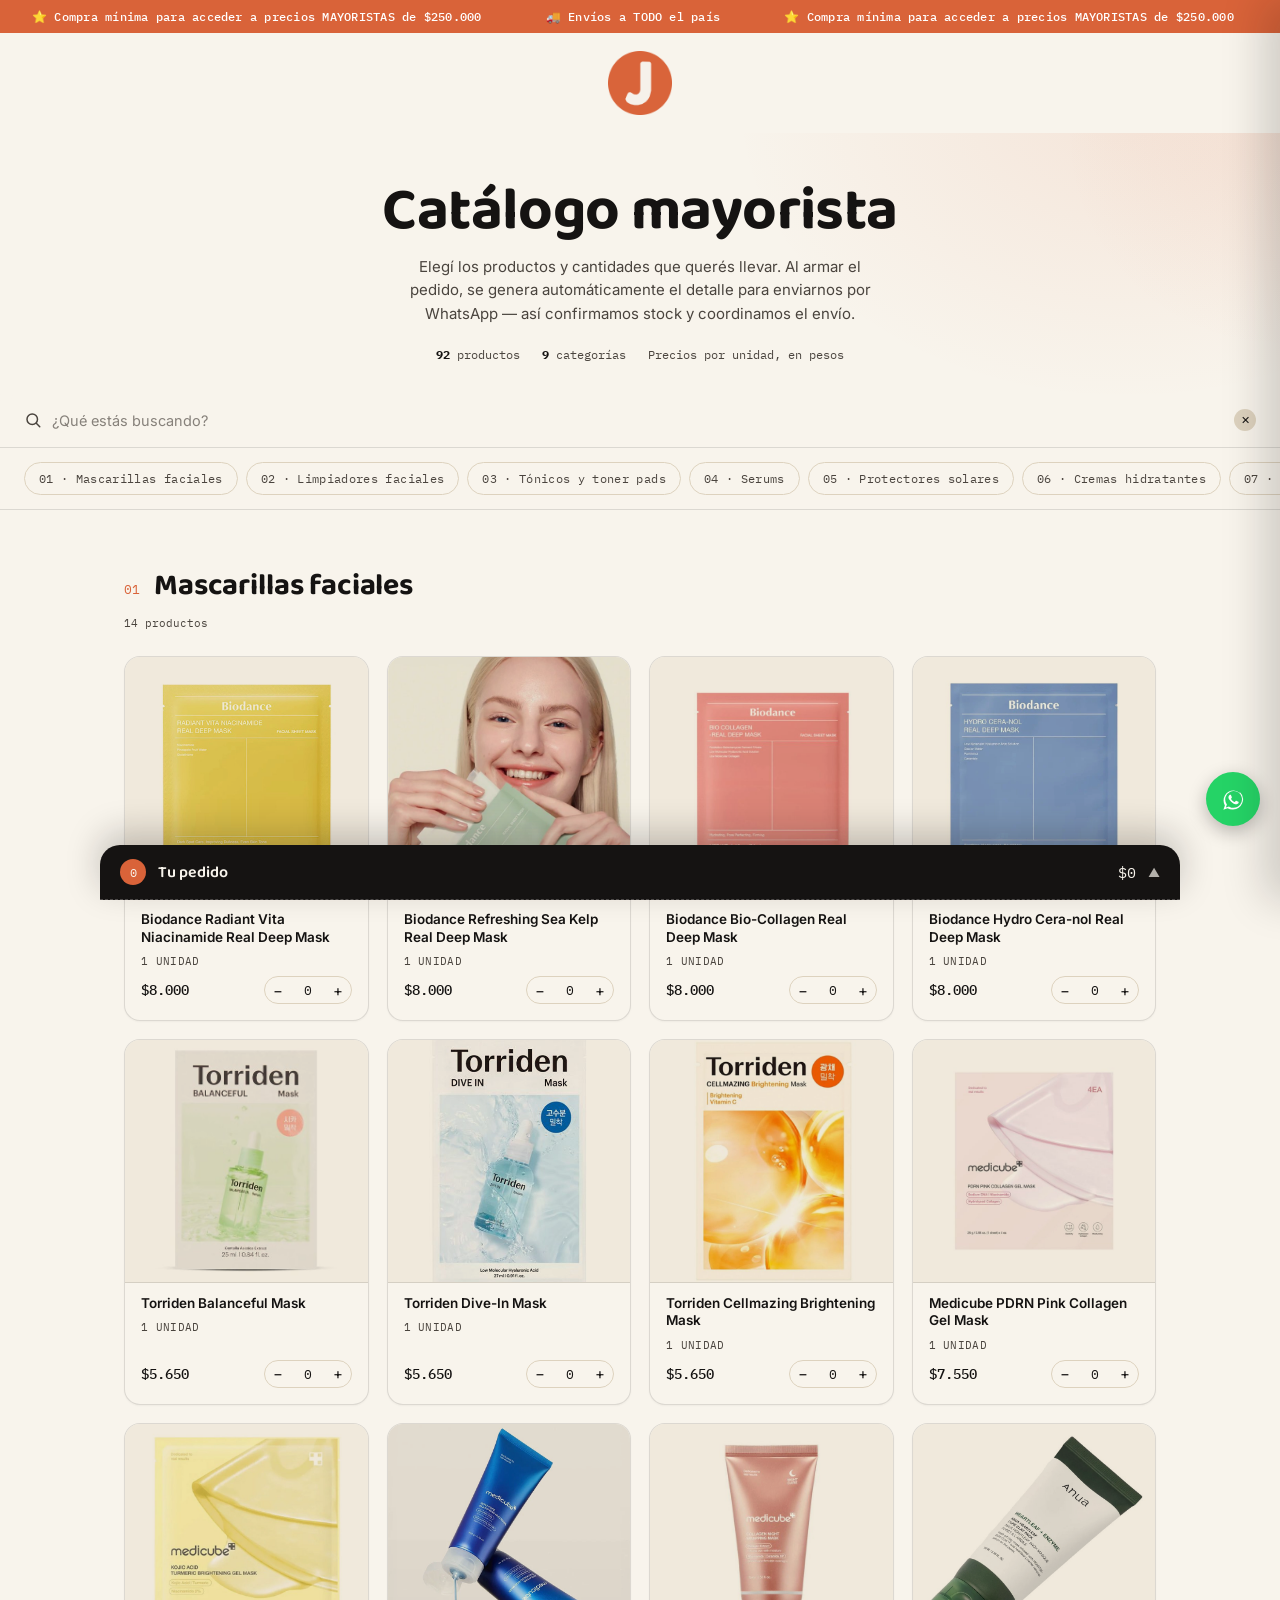
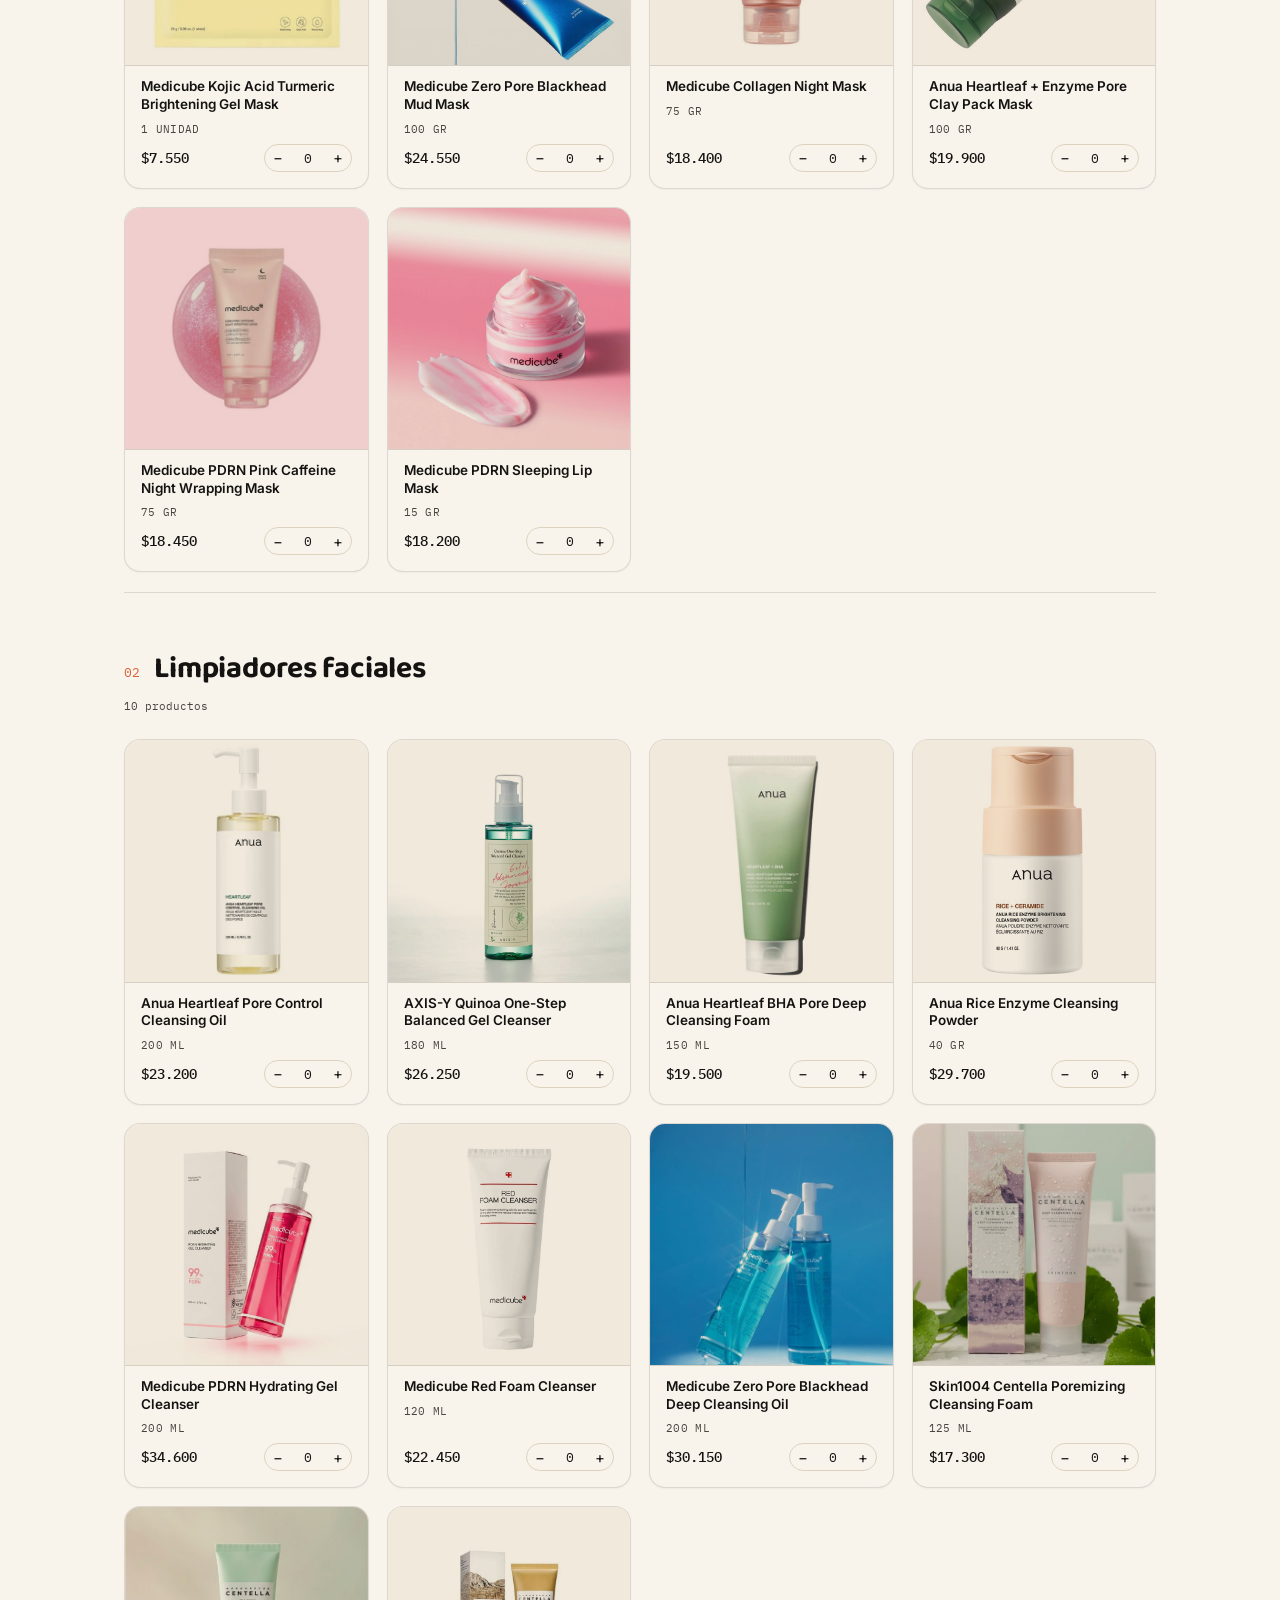
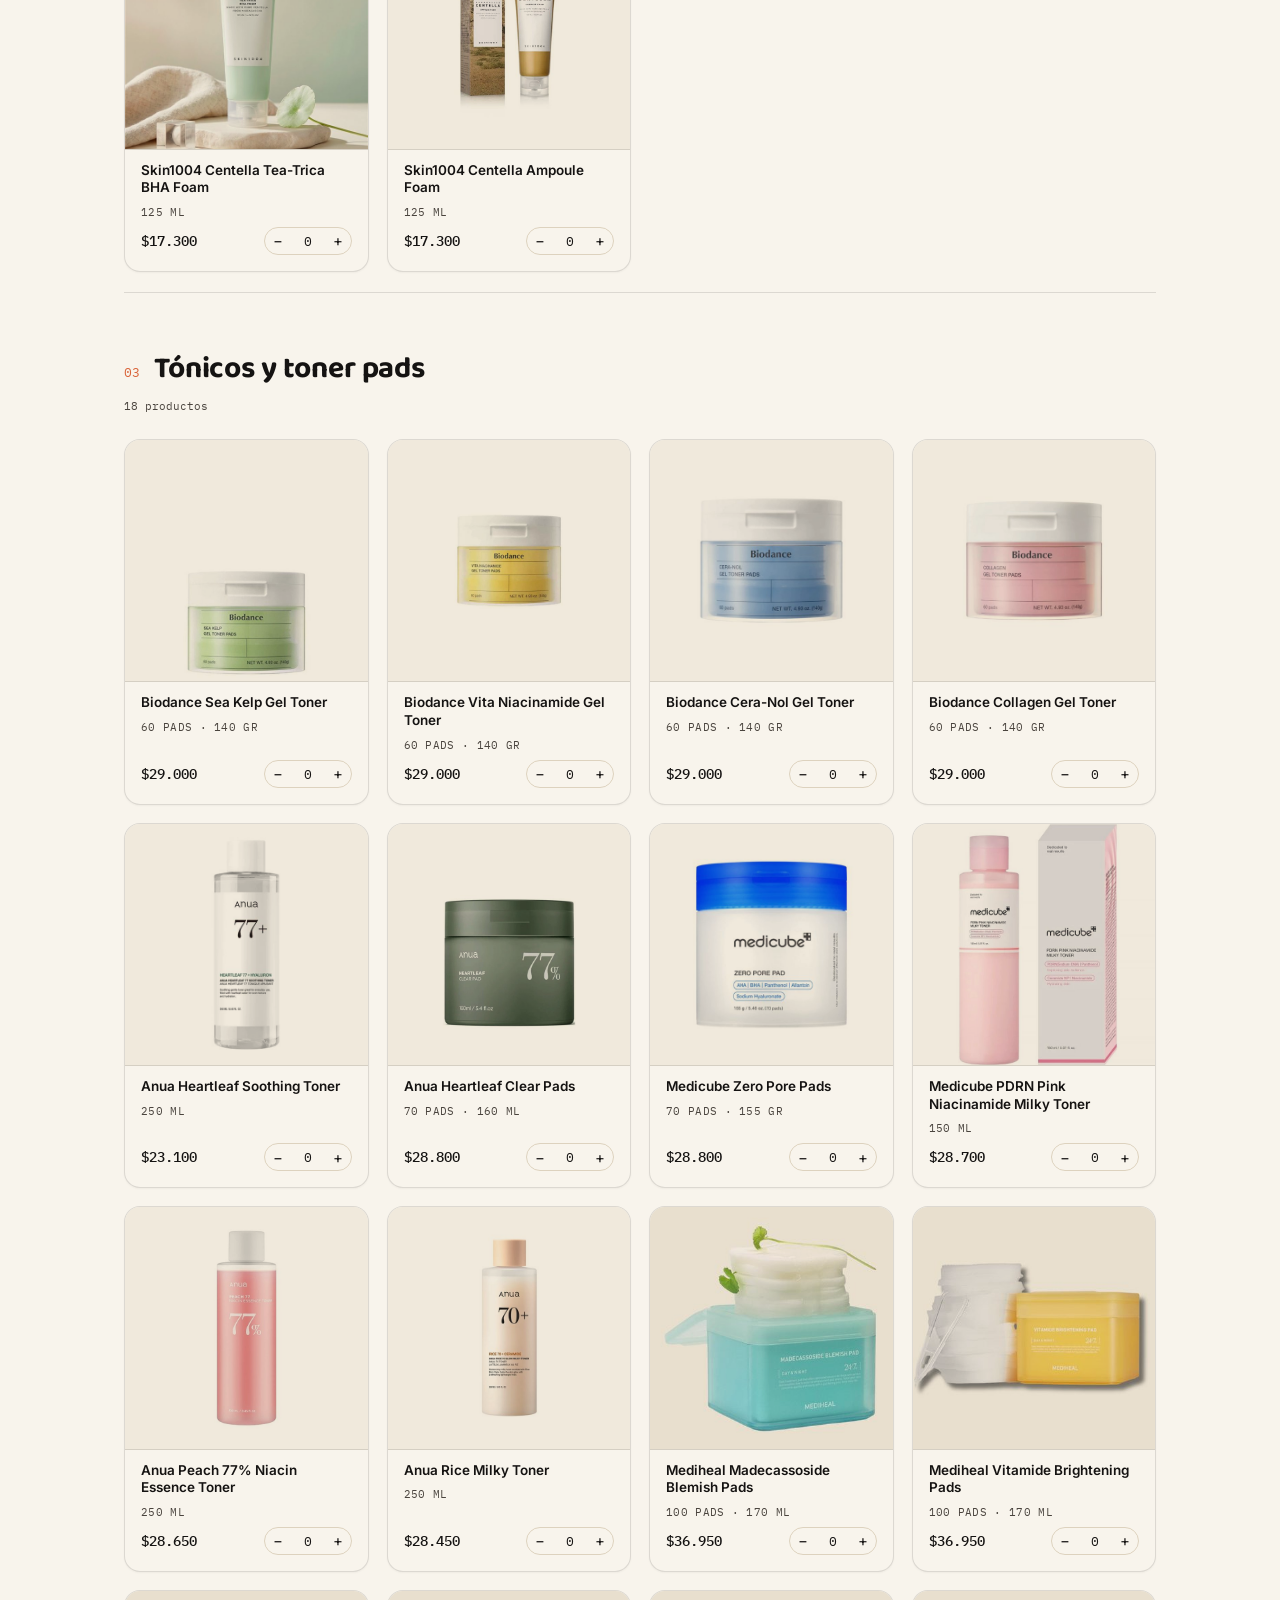
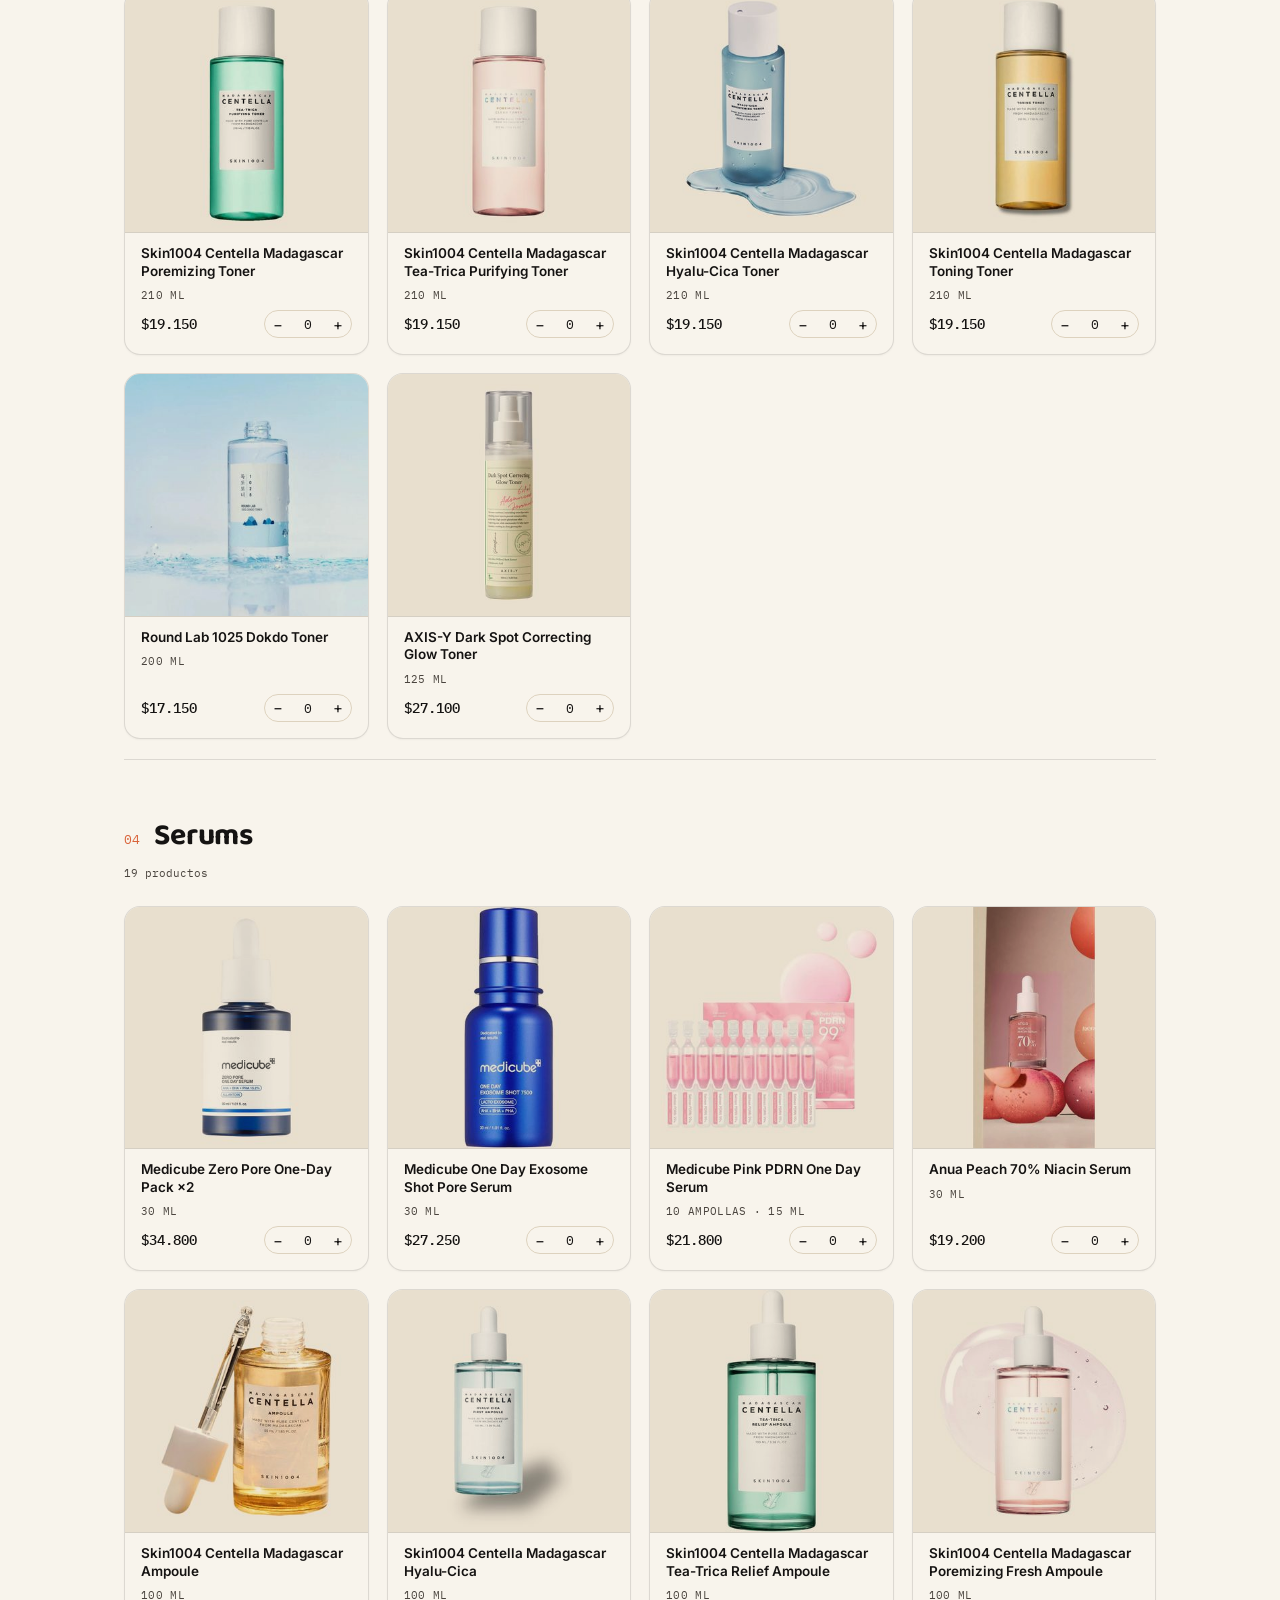
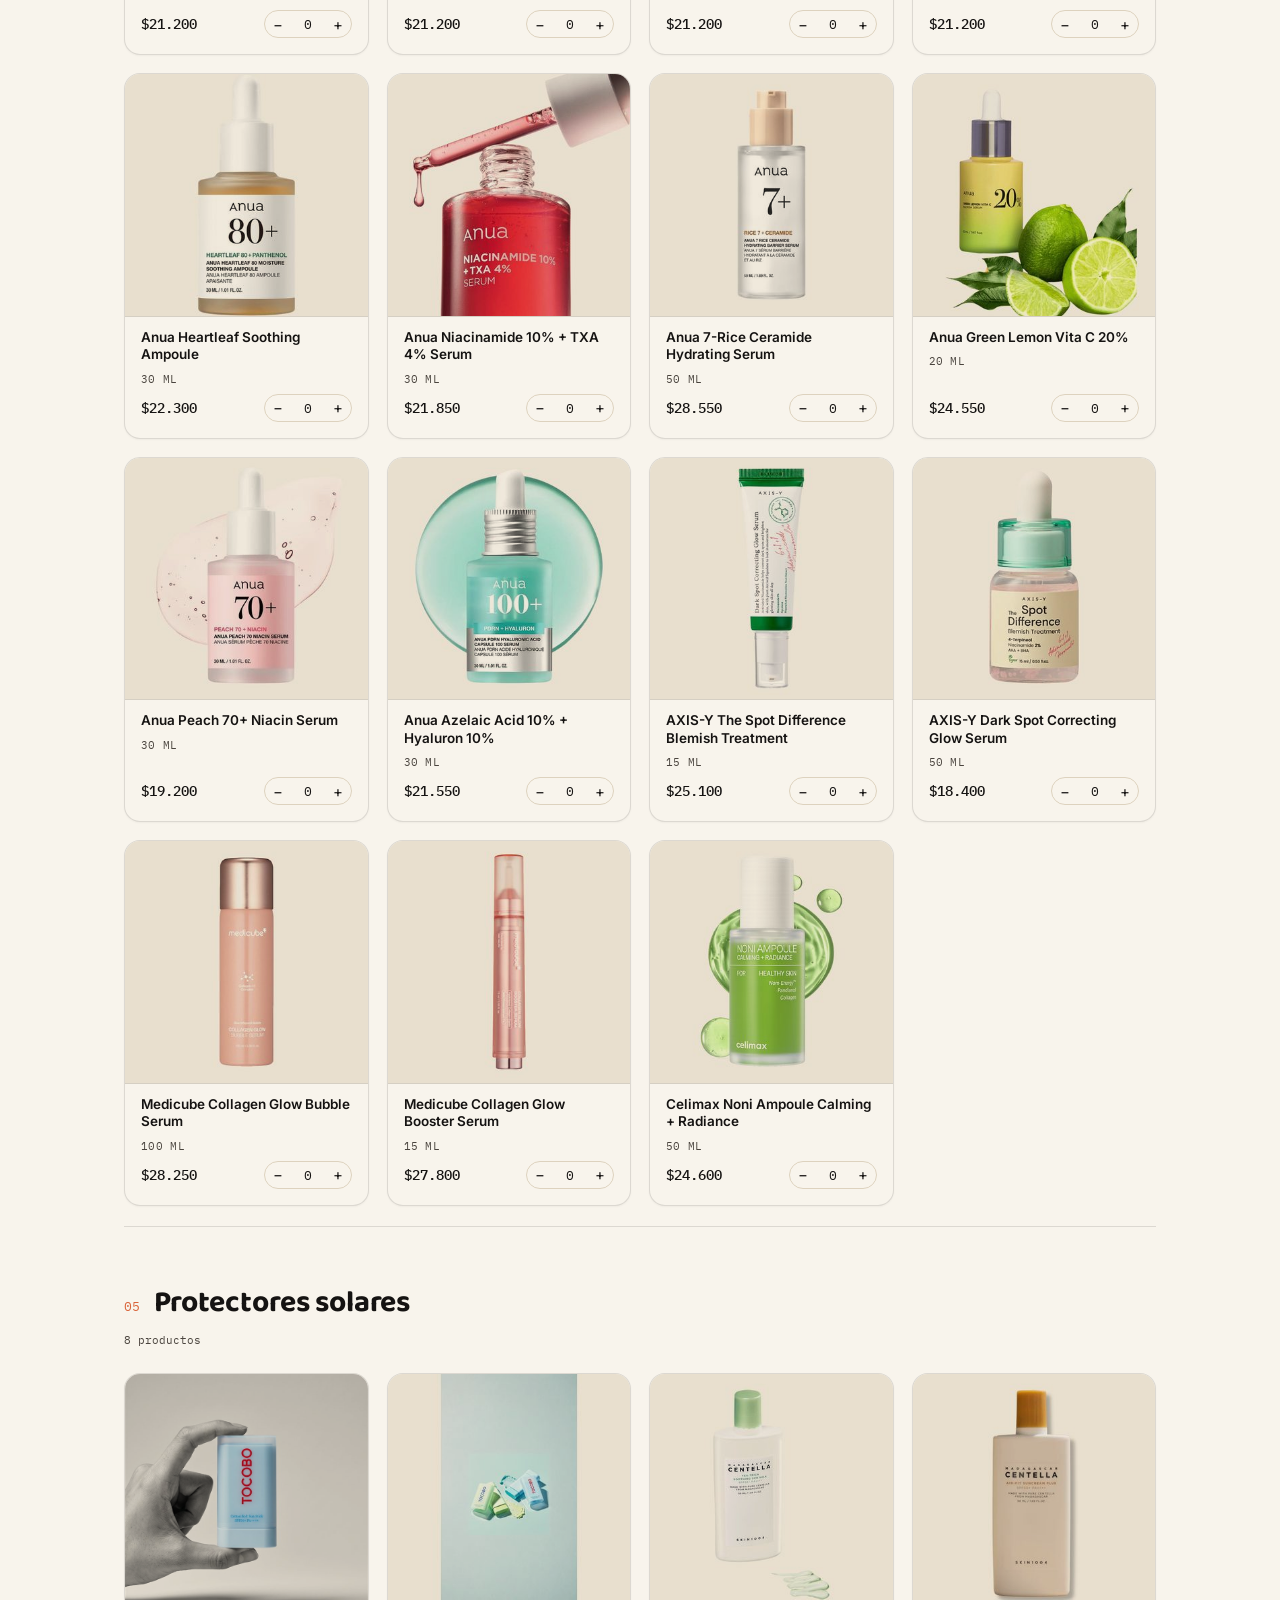
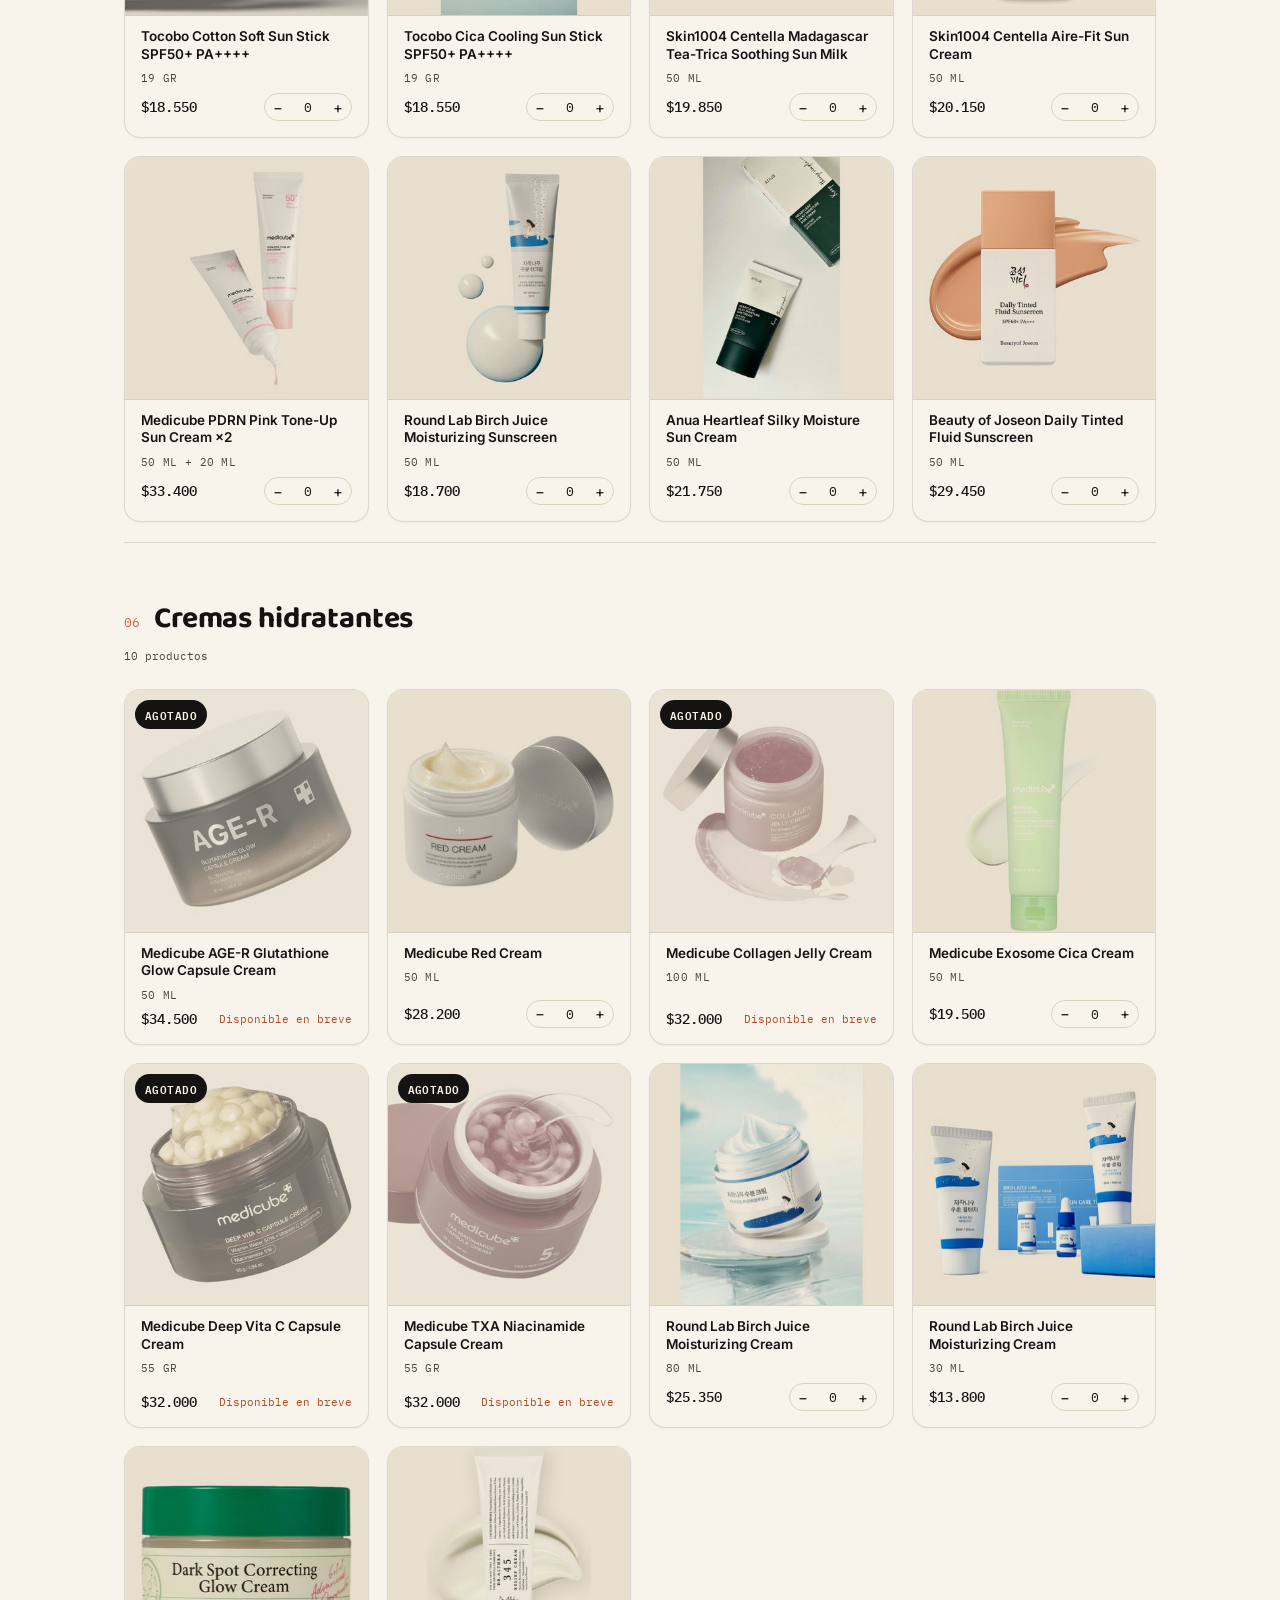
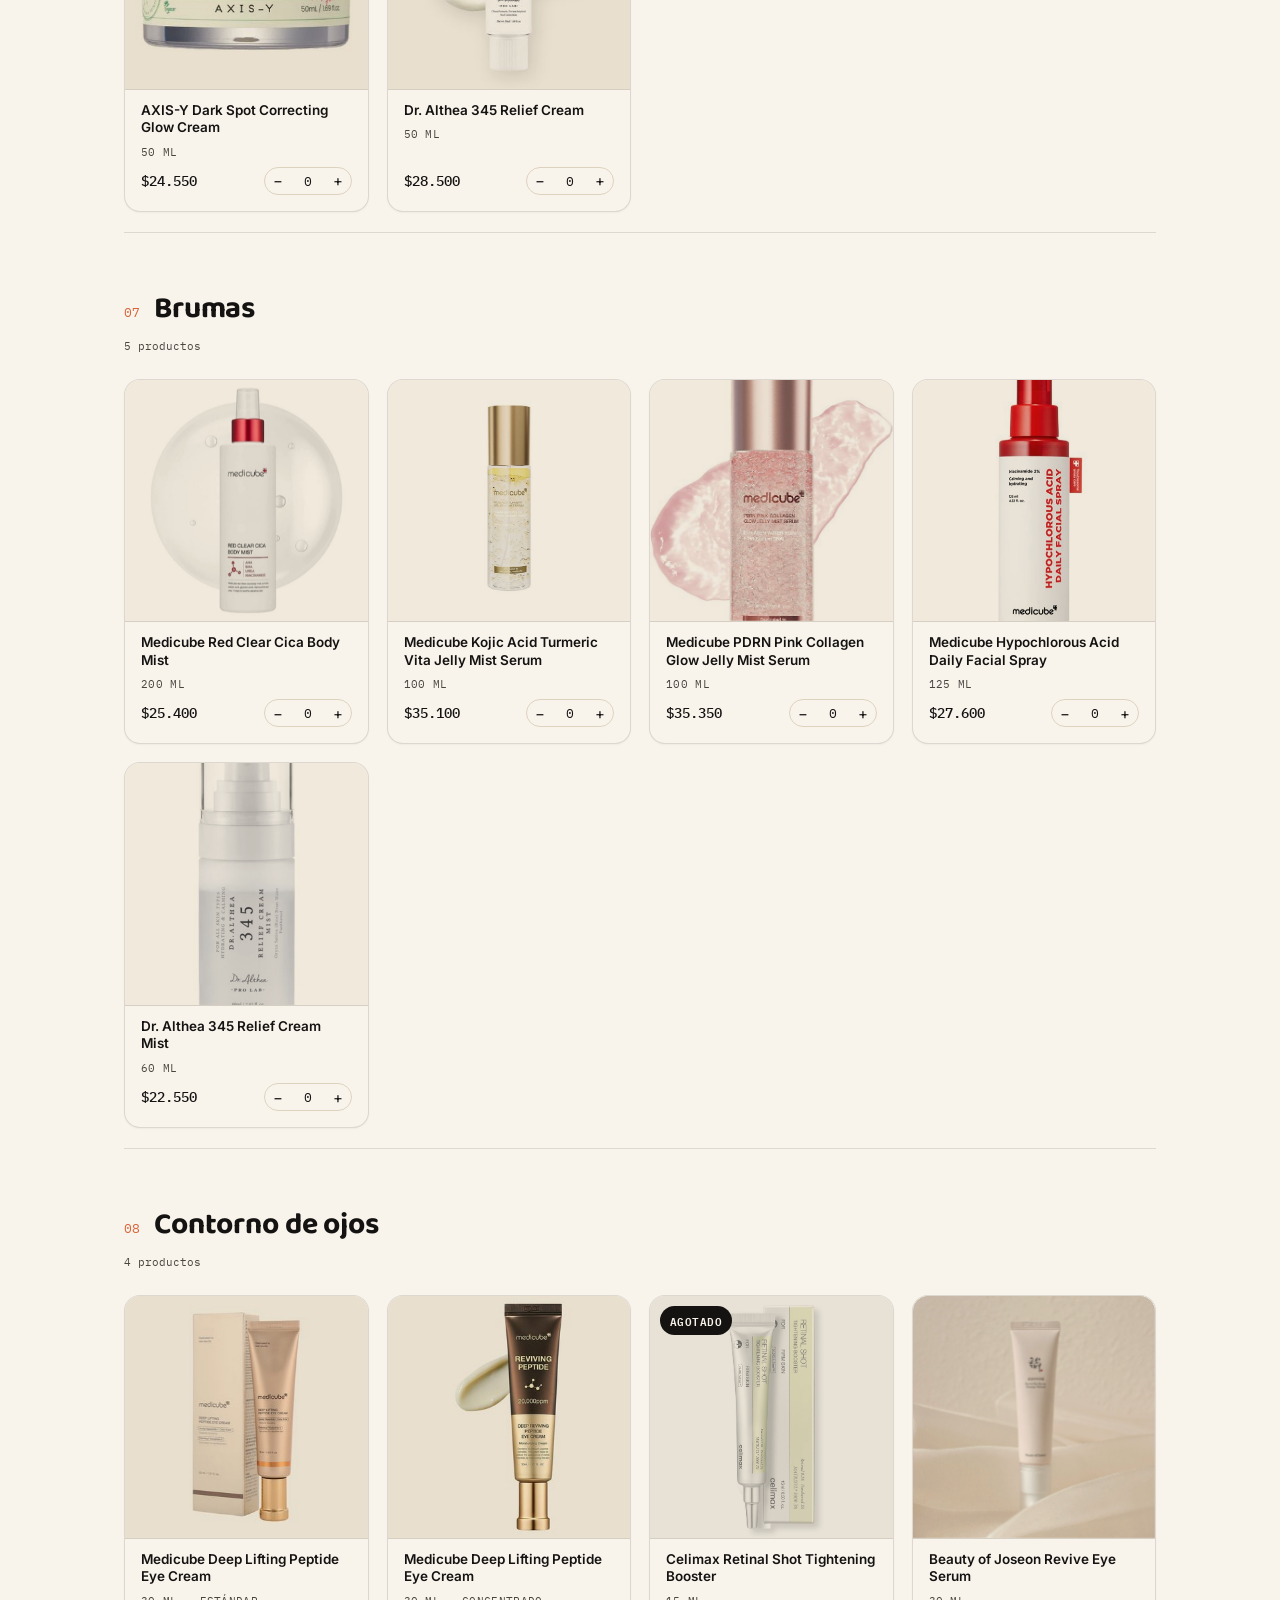
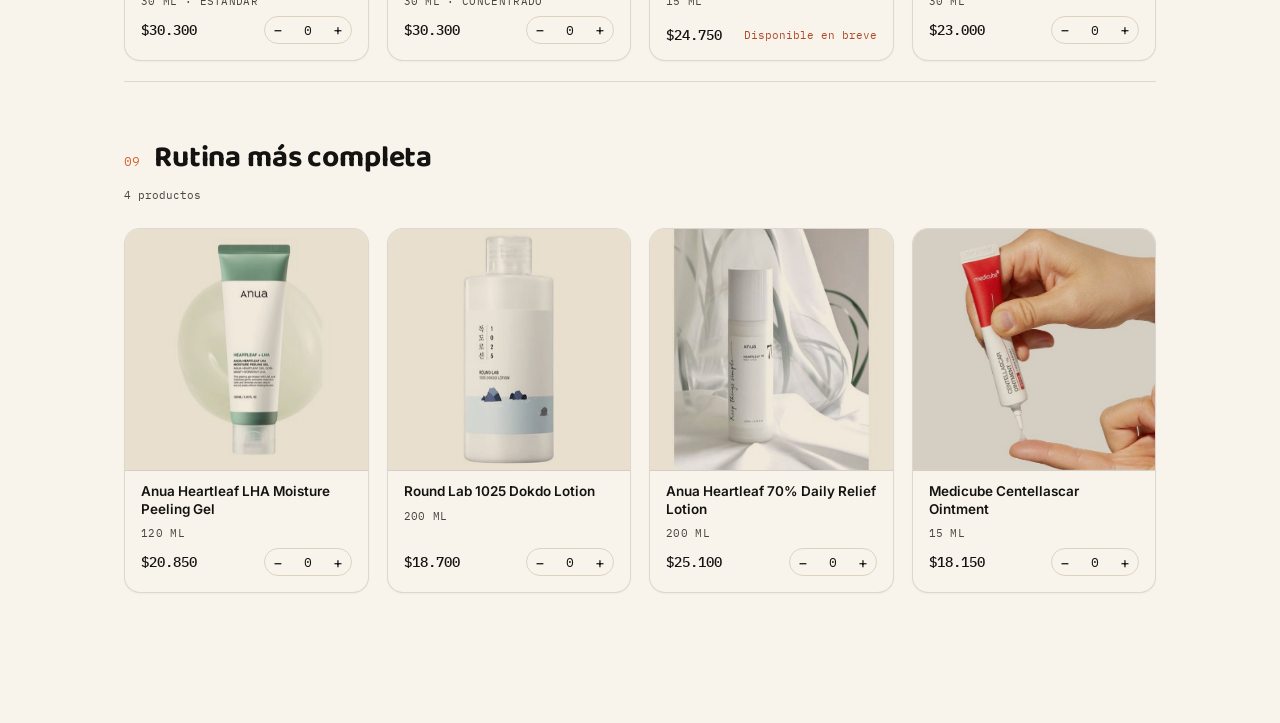
==== index.html @ 89c23f5c "Agregar Meta Pixel con seguimiento de ViewContent, AddToCart, InitiateCheckout y Lead Se instala el " ====
<!DOCTYPE html>
<html lang="es">
<head>
<meta charset="UTF-8">
<meta name="viewport" content="width=device-width, initial-scale=1.0">
<title>jeong — Catálogo Mayorista</title>
<meta name="description" content="Catálogo mayorista de skincare coreano. Elegí productos y armá tu pedido para coordinar por WhatsApp.">

<!-- Vista previa al compartir el link (WhatsApp, Telegram, Instagram, etc.) -->
<meta property="og:type" content="website">
<meta property="og:url" content="https://somosjeong.netlify.app/">
<meta property="og:title" content="jeong — Catálogo Mayorista">
<meta property="og:description" content="Catálogo mayorista de skincare coreano. Elegí productos y armá tu pedido para coordinar por WhatsApp.">
<meta property="og:image" content="https://somosjeong.netlify.app/images/jeong-isotipo.png">
<meta name="twitter:card" content="summary">
<meta name="twitter:title" content="jeong — Catálogo Mayorista">
<meta name="twitter:description" content="Catálogo mayorista de skincare coreano. Elegí productos y armá tu pedido para coordinar por WhatsApp.">
<meta name="twitter:image" content="https://somosjeong.netlify.app/images/jeong-isotipo.png">
<link rel="icon" href="images/jeong-isotipo.png">

<!-- Meta Pixel Code -->
<script>
!function(f,b,e,v,n,t,s)
{if(f.fbq)return;n=f.fbq=function(){n.callMethod?
n.callMethod.apply(n,arguments):n.queue.push(arguments)};
if(!f._fbq)f._fbq=n;n.push=n;n.loaded=!0;n.version='2.0';
n.queue=[];t=b.createElement(e);t.async=!0;
t.src=v;s=b.getElementsByTagName(e)[0];
s.parentNode.insertBefore(t,s)}(window, document,'script',
'https://connect.facebook.net/en_US/fbevents.js');
fbq('init', '1494451185781026');
fbq('track', 'PageView');
</script>
<noscript><img height="1" width="1" style="display:none"
src="https://www.facebook.com/tr?id=1494451185781026&ev=PageView&noscript=1"
/></noscript>
<!-- End Meta Pixel Code -->

<link rel="preconnect" href="https://fonts.googleapis.com">
<link href="https://fonts.googleapis.com/css2?family=Baloo+2:wght@500;600;700;800&family=Inter:wght@400;500;600;700&family=IBM+Plex+Mono:wght@400;500&display=swap" rel="stylesheet">
<link rel="stylesheet" href="css/styles.css">
</head>

<body>

<div class="promo-marquee">
  <div class="promo-marquee-track">
    <span>⭐ Compra mínima para acceder a precios MAYORISTAS de $250.000</span>
    <span>🚚 Envíos a TODO el país</span>
    <span>⭐ Compra mínima para acceder a precios MAYORISTAS de $250.000</span>
    <span>🚚 Envíos a TODO el país</span>
    <span>⭐ Compra mínima para acceder a precios MAYORISTAS de $250.000</span>
    <span>🚚 Envíos a TODO el país</span>
    <span>⭐ Compra mínima para acceder a precios MAYORISTAS de $250.000</span>
    <span>🚚 Envíos a TODO el país</span>
    <span>⭐ Compra mínima para acceder a precios MAYORISTAS de $250.000</span>
    <span>🚚 Envíos a TODO el país</span>
    <span>⭐ Compra mínima para acceder a precios MAYORISTAS de $250.000</span>
    <span>🚚 Envíos a TODO el país</span>
    <span>⭐ Compra mínima para acceder a precios MAYORISTAS de $250.000</span>
    <span>🚚 Envíos a TODO el país</span>
    <span>⭐ Compra mínima para acceder a precios MAYORISTAS de $250.000</span>
    <span>🚚 Envíos a TODO el país</span>
  </div>
</div>

<header class="site-header">
  <img src="images/jeong-isotipo.png" alt="jeong" class="site-logo">
</header>

<div class="hero">
  <h1>Catálogo mayorista</h1>
  <p>Elegí los productos y cantidades que querés llevar. Al armar el pedido, se genera automáticamente el detalle para enviarnos por WhatsApp — así confirmamos stock y coordinamos el envío.</p>
  <div class="hero-meta">
    <span><b id="metaProducts">—</b> productos</span>
    <span><b>9</b> categorías</span>
    <span>Precios por unidad, en pesos</span>
  </div>
</div>

<div class="sticky-bar">
  <div class="search-bar">
    <svg class="search-icon" viewBox="0 0 24 24" fill="none"><circle cx="11" cy="11" r="7" stroke="currentColor" stroke-width="2"/><path d="M21 21l-4.3-4.3" stroke="currentColor" stroke-width="2" stroke-linecap="round"/></svg>
    <input type="text" id="searchInput" class="search-input" placeholder="¿Qué estás buscando?" autocomplete="off">
    <button type="button" class="search-clear" id="searchClear" aria-label="Borrar búsqueda" hidden>✕</button>
  </div>
  <nav class="catnav" id="catnav"></nav>
</div>

<main id="sections"></main>
<p class="search-empty" id="searchEmpty" hidden>No encontramos productos para tu búsqueda. Probá con otra palabra.</p>

<div class="panel-overlay" id="panelOverlay"></div>
<div class="panel" id="productPanel">
  <button class="panel-close" id="panelClose" aria-label="Cerrar">✕</button>
  <div class="panel-gallery" id="panelGallery">
    <div class="panel-gallery-track" id="panelGalleryTrack"></div>
    <div class="panel-gallery-dots" id="panelGalleryDots"></div>
  </div>
  <div class="panel-body">
    <div class="panel-eyebrow" id="panelEyebrow"></div>
    <h3 class="panel-title" id="panelTitle"></h3>
    <div class="panel-size" id="panelSize"></div>
    <div class="panel-price" id="panelPrice"></div>
    <div class="panel-section" id="panelBenefitWrap">
      <h4>Beneficio</h4>
      <p id="panelBenefit"></p>
    </div>
    <div class="panel-section" id="panelSkinWrap">
      <h4>Tipo de piel</h4>
      <p id="panelSkin"></p>
    </div>
    <div class="panel-section" id="panelIngredientsWrap">
      <h4>Ingredientes</h4>
      <p id="panelIngredients"></p>
    </div>
    <div class="panel-section" id="panelModoWrap">
      <h4>Modo de uso</h4>
      <p id="panelModo"></p>
    </div>
    <p class="panel-restock-note" id="panelRestockNote" hidden></p>
    <div class="panel-stepper-row" id="panelStepperRow">
      <div class="stepper" id="panelStepper">
        <button aria-label="Restar" data-panel-act="minus">−</button>
        <input class="qty" id="panelQty" type="number" inputmode="numeric" min="0" step="1" value="0" aria-label="Cantidad">
        <button aria-label="Sumar" data-panel-act="plus">+</button>
      </div>
    </div>
  </div>
</div>

<div class="comanda">
  <div class="comanda-inner" id="comandaInner">
    <div class="comanda-tab" id="comandaTab">
      <div class="comanda-tab-left">
        <div class="comanda-count" id="cartCount">0</div>
        <div class="comanda-label">Tu pedido</div>
      </div>
      <div class="comanda-tab-left">
        <div class="comanda-total" id="cartTotal">$0</div>
        <div class="comanda-caret">▲</div>
      </div>
    </div>
    <div class="comanda-body">
      <div class="comanda-list" id="cartList"></div>
      <div class="profit-box" id="profitBox" hidden>
        <p class="profit-title">💰 Calculá la rentabilidad de tu pedido</p>
        <div class="profit-row">
          <span>Costo mayorista</span>
          <b id="profitCost">$0</b>
        </div>
        <div class="profit-row">
          <span>Venta sugerida al público</span>
          <b id="profitRetail">$0</b>
        </div>
        <div class="profit-row profit-row-gain">
          <span>Ganancia estimada</span>
          <b id="profitGain">$0</b>
        </div>
        <p class="profit-note">Precios de venta sugeridos, de referencia — pueden variar según tu zona y estrategia comercial.</p>
      </div>
      <div class="shipping-box" id="shippingBox" hidden>
        <p class="shipping-title">📦 Calculá tu envío</p>
        <p class="shipping-sub">Los envíos se hacen por Andreani a todo el país.</p>
        <div class="shipping-field">
          <label for="shipAddress">Dirección</label>
          <input type="text" id="shipAddress" placeholder="Calle, número, piso/depto">
        </div>
        <div class="shipping-row">
          <div class="shipping-field">
            <label for="shipProvince">Provincia</label>
            <select id="shipProvince">
              <option value="">Elegí tu provincia</option>
              <option>Buenos Aires</option>
              <option>Ciudad Autónoma de Buenos Aires</option>
              <option>Catamarca</option>
              <option>Chaco</option>
              <option>Chubut</option>
              <option>Córdoba</option>
              <option>Corrientes</option>
              <option>Entre Ríos</option>
              <option>Formosa</option>
              <option>Jujuy</option>
              <option>La Pampa</option>
              <option>La Rioja</option>
              <option>Mendoza</option>
              <option>Misiones</option>
              <option>Neuquén</option>
              <option>Río Negro</option>
              <option>Salta</option>
              <option>San Juan</option>
              <option>San Luis</option>
              <option>Santa Cruz</option>
              <option>Santa Fe</option>
              <option>Santiago del Estero</option>
              <option>Tierra del Fuego</option>
              <option>Tucumán</option>
            </select>
          </div>
          <div class="shipping-field shipping-field-cp">
            <label for="shipZip">Código postal</label>
            <input type="text" id="shipZip" placeholder="Ej: 1425" inputmode="numeric" maxlength="8">
          </div>
        </div>
        <button type="button" class="shipping-calc-btn" id="shippingCalcBtn" disabled>Calcular envío</button>
        <div class="shipping-result" id="shippingResult" hidden>
          <div class="shipping-result-row">
            <span>Envío (Andreani)</span>
            <b id="shippingCost">$0</b>
          </div>
          <div class="shipping-result-row shipping-result-total">
            <span>Total con envío</span>
            <b id="shippingGrandTotal">$0</b>
          </div>
        </div>
      </div>
      <div class="comanda-footer">
        <p class="min-order-note" id="minOrderNote" hidden></p>
        <button class="send-btn" id="sendBtn" disabled>
          <svg viewBox="0 0 24 24" fill="currentColor"><path d="M17.6 6.32A8.86 8.86 0 0 0 12.05 4a8.94 8.94 0 0 0-7.7 13.4L3 21l3.72-1.32a8.9 8.9 0 0 0 4.33 1.1h.01a8.94 8.94 0 0 0 6.54-15.46ZM12.05 19.4a7.4 7.4 0 0 1-3.78-1.04l-.27-.16-2.8 1 .95-2.73-.18-.28a7.44 7.44 0 1 1 6.08 3.21Zm4.08-5.57c-.22-.11-1.32-.65-1.53-.73-.2-.08-.35-.11-.5.11-.15.22-.58.73-.71.88-.13.15-.26.16-.48.05a6.1 6.1 0 0 1-1.8-1.11 6.75 6.75 0 0 1-1.24-1.54c-.13-.22-.01-.34.1-.45.1-.1.22-.26.33-.39.11-.13.15-.22.22-.37.07-.15.04-.28-.02-.39-.06-.11-.5-1.2-.68-1.64-.18-.43-.36-.37-.5-.38h-.43a.82.82 0 0 0-.6.28 2.5 2.5 0 0 0-.78 1.86c0 1.1.8 2.16.91 2.31.11.15 1.57 2.4 3.81 3.36.53.23.95.37 1.27.47.53.17 1.02.15 1.4.09.43-.06 1.32-.54 1.5-1.06.19-.52.19-.96.13-1.06-.06-.1-.2-.15-.42-.26Z"/></svg>
          Enviar pedido por WhatsApp
        </button>
      </div>
    </div>
  </div>
  <a href="#" target="_blank" rel="noopener" class="whatsapp-fab" id="whatsappFab" aria-label="Consultanos por WhatsApp">
    <svg viewBox="0 0 24 24" fill="currentColor"><path d="M17.6 6.32A8.86 8.86 0 0 0 12.05 4a8.94 8.94 0 0 0-7.7 13.4L3 21l3.72-1.32a8.9 8.9 0 0 0 4.33 1.1h.01a8.94 8.94 0 0 0 6.54-15.46ZM12.05 19.4a7.4 7.4 0 0 1-3.78-1.04l-.27-.16-2.8 1 .95-2.73-.18-.28a7.44 7.44 0 1 1 6.08 3.21Zm4.08-5.57c-.22-.11-1.32-.65-1.53-.73-.2-.08-.35-.11-.5.11-.15.22-.58.73-.71.88-.13.15-.26.16-.48.05a6.1 6.1 0 0 1-1.8-1.11 6.75 6.75 0 0 1-1.24-1.54c-.13-.22-.01-.34.1-.45.1-.1.22-.26.33-.39.11-.13.15-.22.22-.37.07-.15.04-.28-.02-.39-.06-.11-.5-1.2-.68-1.64-.18-.43-.36-.37-.5-.38h-.43a.82.82 0 0 0-.6.28 2.5 2.5 0 0 0-.78 1.86c0 1.1.8 2.16.91 2.31.11.15 1.57 2.4 3.81 3.36.53.23.95.37 1.27.47.53.17 1.02.15 1.4.09.43-.06 1.32-.54 1.5-1.06.19-.52.19-.96.13-1.06-.06-.1-.2-.15-.42-.26Z"/></svg>
  </a>
</div>

<script src="js/catalog.js"></script>
<script src="js/app.js"></script>
</body>
</html>
---- css/styles.css ----
:root{
    --ink:#151312;
    --paper:#F8F4EC;
    --paper-2:#F0E9DC;
    --mist:#DDD2BE;
    --charcoal:#4A443E;
    --coral:#D96339;
    --coral-dark:#AD4B27;
    --line: rgba(21,19,18,0.12);
  }
  *{box-sizing:border-box;}
  html,body{margin:0;padding:0;}
  body{
    background:var(--paper);
    color:var(--ink);
    font-family:'Inter',sans-serif;
    -webkit-font-smoothing:antialiased;
    padding-bottom:110px;
  }
  ::selection{background:var(--coral); color:var(--paper);}

  /* PROMO MARQUEE */
  .promo-marquee{
    width:100%;
    overflow:hidden;
    background:var(--coral);
  }
  .promo-marquee-track{
    display:flex;
    width:max-content;
    white-space:nowrap;
    animation:marquee-scroll 88s linear infinite;
  }
  .promo-marquee-track span{
    flex:none;
    padding:9px 32px;
    font-family:'IBM Plex Mono',monospace;
    font-size:12px;
    font-weight:500;
    letter-spacing:.02em;
    color:#fff;
  }
  @keyframes marquee-scroll{
    from{ transform:translateX(0); }
    to{ transform:translateX(-50%); }
  }
  @media (prefers-reduced-motion: reduce){
    .promo-marquee-track{ animation:none; overflow-x:auto; }
  }

  /* SITE HEADER */
  .site-header{
    width:100%;
    background:var(--paper);
    padding:18px 24px;
    display:flex;
    justify-content:center;
    align-items:center;
  }
  .site-logo{
    height:64px;
    width:64px;
    display:block;
  }

  /* HERO */
  .hero{
    padding:48px 24px 32px;
    border-bottom:none;
    position:relative;
    overflow:hidden;
    text-align:center;
    background:
      radial-gradient(560px 420px at 88% -10%, rgba(217,99,57,0.10), transparent 70%),
      radial-gradient(360px 360px at 100% 0%, rgba(217,99,57,0.07), transparent 60%);
  }
  .hero h1{
    font-family:'Baloo 2',sans-serif;
    font-weight:700;
    font-size:clamp(36px,6.6vw,60px);
    line-height:1;
    margin:0 0 14px;
    letter-spacing:-0.01em;
  }
  .hero p{
    font-size:15px;
    color:var(--charcoal);
    max-width:480px;
    line-height:1.55;
    margin:0 auto;
  }
  .hero-meta{
    margin-top:22px;
    display:flex;
    justify-content:center;
    gap:22px;
    flex-wrap:wrap;
    font-family:'IBM Plex Mono',monospace;
    font-size:11.5px;
    color:var(--charcoal);
    position:relative;
  }
  .hero-meta span b{color:var(--ink);}

  /* CATEGORY NAV */
  .sticky-bar{
    position:sticky;
    top:0;
    z-index:30;
    background:rgba(248,244,236,0.92);
    backdrop-filter:blur(6px);
    border-bottom:1px solid var(--line);
  }
  .search-bar{
    display:flex;
    align-items:center;
    gap:10px;
    padding:12px 24px;
    border-bottom:1px solid var(--line);
  }
  .search-icon{
    width:18px;
    height:18px;
    flex:none;
    color:var(--charcoal);
  }
  .search-input{
    flex:1;
    min-width:0;
    border:none;
    background:transparent;
    outline:none;
    font-family:'Inter',sans-serif;
    font-size:14.5px;
    color:var(--ink);
    padding:6px 0;
  }
  .search-input::placeholder{color:var(--charcoal); opacity:.65;}
  .search-clear{
    flex:none;
    width:22px;
    height:22px;
    border-radius:50%;
    border:none;
    background:var(--mist);
    color:var(--ink);
    font-size:11px;
    cursor:pointer;
    display:flex;
    align-items:center;
    justify-content:center;
  }
  .search-clear:hover{background:var(--coral); color:#fff;}
  .search-empty{
    max-width:1080px;
    margin:0 auto;
    padding:40px 24px 60px;
    text-align:center;
    font-family:'IBM Plex Mono',monospace;
    font-size:13px;
    color:var(--charcoal);
  }
  .catnav{
    padding:14px 24px;
    display:flex;
    gap:8px;
    overflow-x:auto;
    scrollbar-width:none;
  }
  .catnav::-webkit-scrollbar{display:none;}
  .catnav button{
    flex:none;
    font-family:'IBM Plex Mono',monospace;
    font-size:11.5px;
    letter-spacing:.03em;
    background:var(--paper);
    border:1px solid var(--mist);
    color:var(--charcoal);
    padding:8px 14px;
    border-radius:100px;
    cursor:pointer;
    white-space:nowrap;
    transition:all .15s ease;
  }
  .catnav button:hover{border-color:var(--coral);color:var(--coral-dark);}
  .catnav button.active{
    background:var(--ink);
    border-color:var(--ink);
    color:var(--paper);
    box-shadow:0 3px 10px rgba(21,19,18,0.18);
  }

  /* SECTIONS */
  main{max-width:1080px;margin:0 auto;padding:0 24px;}
  .section{
    padding:52px 0 20px;
    border-bottom:none;
    scroll-margin-top:128px;
  }
  .section:not(:first-of-type){
    border-top:1px solid var(--line);
  }
  .section-head{
    display:flex;
    align-items:baseline;
    gap:14px;
    margin-bottom:6px;
  }
  .section-num{
    font-family:'IBM Plex Mono',monospace;
    font-size:13px;
    color:var(--coral);
  }
  .section-head h2{
    font-family:'Baloo 2',sans-serif;
    font-weight:700;
    font-size:clamp(23px,3.2vw,30px);
    margin:0;
    letter-spacing:-0.005em;
  }
  .section-count{
    font-family:'IBM Plex Mono',monospace;
    font-size:11px;
    color:var(--charcoal);
    margin-bottom:26px;
  }

  .grid{
    display:grid;
    grid-template-columns:repeat(auto-fill,minmax(220px,1fr));
    gap:18px;
  }
  .card{
    background:var(--paper);
    border:1px solid var(--line);
    border-radius:16px;
    padding:0 16px 16px;
    display:flex;
    flex-direction:column;
    gap:8px;
    min-height:150px;
    box-shadow:0 1px 2px rgba(21,19,18,0.04);
    transition:transform .18s ease, box-shadow .18s ease, border-color .18s ease, background .18s ease;
    overflow:hidden;
  }
  .card:hover{
    transform:translateY(-3px);
    box-shadow:0 10px 24px rgba(21,19,18,0.10);
    border-color:var(--mist);
  }
  .card.in-cart{
    background:var(--paper-2);
    border-color:var(--coral);
    box-shadow:0 1px 2px rgba(21,19,18,0.04), inset 3px 0 0 var(--coral);
  }
  .card-img-wrap{
    position:relative;
    margin:0 -16px 4px;
    aspect-ratio:1/1;
    overflow:hidden;
    background:var(--paper-2);
    border-bottom:1px solid var(--line);
  }
  .card-img{
    width:100%;
    height:100%;
    object-fit:cover;
    display:block;
    mix-blend-mode:multiply;
    transition:transform .35s ease;
  }
  .card:hover .card-img{transform:scale(1.045);}
  .card.sold-out .card-img{filter:grayscale(70%); opacity:.55;}
  .card.sold-out:hover{transform:none; box-shadow:0 1px 2px rgba(21,19,18,0.04); border-color:var(--line);}
  .card.sold-out:hover .card-img{transform:none;}
  .sold-out-badge{
    position:absolute;
    top:10px;
    left:10px;
    background:var(--ink);
    color:var(--paper);
    font-family:'IBM Plex Mono',monospace;
    font-size:10.5px;
    font-weight:600;
    letter-spacing:.04em;
    text-transform:uppercase;
    padding:5px 10px;
    border-radius:100px;
  }
  .restock-note{
    font-family:'IBM Plex Mono',monospace;
    font-size:11px;
    color:var(--coral-dark);
    text-align:right;
  }
  .card-name{
    font-size:13.5px;
    font-weight:600;
    line-height:1.3;
    color:var(--ink);
  }
  .card-size{
    font-family:'IBM Plex Mono',monospace;
    font-size:10.5px;
    color:var(--charcoal);
    text-transform:uppercase;
    letter-spacing:.03em;
  }
  .card-bottom{
    margin-top:auto;
    display:flex;
    align-items:center;
    justify-content:space-between;
    gap:8px;
  }
  .card-price{
    font-family:'IBM Plex Mono',monospace;
    font-size:14px;
    font-weight:500;
    color:var(--ink);
  }
  .stepper{
    display:flex;
    align-items:center;
    border:1px solid var(--mist);
    border-radius:100px;
    overflow:hidden;
  }
  .stepper button{
    width:26px;height:26px;
    border:none;
    background:transparent;
    color:var(--ink);
    font-size:15px;
    cursor:pointer;
    display:flex;
    align-items:center;
    justify-content:center;
    font-family:'Inter',sans-serif;
    transition:background .15s ease, color .15s ease;
  }
  .stepper button:hover{background:var(--coral); color:#fff;}
  .stepper .qty{
    width:34px;
    text-align:center;
    font-family:'IBM Plex Mono',monospace;
    font-size:12.5px;
    border:none;
    background:transparent;
    color:var(--ink);
    padding:0;
    -moz-appearance:textfield;
  }
  .stepper .qty::-webkit-outer-spin-button,
  .stepper .qty::-webkit-inner-spin-button{
    -webkit-appearance:none;
    margin:0;
  }
  .stepper .qty:focus{
    outline:none;
    background:var(--paper-2);
    border-radius:4px;
  }

  button:focus-visible,
  a:focus-visible{
    outline:2px solid var(--coral);
    outline-offset:2px;
  }
  @media (prefers-reduced-motion: reduce){
    *{transition:none !important; animation:none !important;}
  }

  /* FLOATING CART / COMANDA */
  .comanda{
    position:fixed;
    left:0;right:0;bottom:0;
    z-index:40;
    display:flex;
    justify-content:center;
    pointer-events:none;
  }
  .comanda-inner{
    pointer-events:auto;
    width:100%;
    max-width:1080px;
    background:var(--ink);
    color:var(--paper);
    border-radius:20px 20px 0 0;
    box-shadow:0 -12px 34px rgba(21,19,18,0.22);
    transition:transform .25s ease;
  }
  .comanda-tab{
    display:flex;
    align-items:center;
    justify-content:space-between;
    padding:14px 20px;
    cursor:pointer;
    gap:16px;
  }
  .comanda-tab-left{
    display:flex;
    align-items:center;
    gap:12px;
  }
  .comanda-count{
    width:26px;height:26px;
    border-radius:50%;
    background:var(--coral);
    color:var(--paper);
    display:flex;
    align-items:center;
    justify-content:center;
    font-family:'IBM Plex Mono',monospace;
    font-size:12px;
    flex:none;
  }
  .comanda-label{
    font-family:'Baloo 2',sans-serif;
    font-weight:600;
    font-size:16px;
  }
  .comanda-total{
    font-family:'IBM Plex Mono',monospace;
    font-size:15px;
  }
  .comanda-caret{
    font-size:12px;
    opacity:.7;
    transition:transform .2s ease;
  }
  .comanda-inner.open .comanda-caret{transform:rotate(180deg);}

  .comanda-body{
    max-height:0;
    overflow:hidden;
    transition:max-height .25s ease;
    border-top:1px dashed rgba(247,244,239,0.25);
  }
  .comanda-inner.open .comanda-body{
    max-height:50vh;
    overflow-y:auto;
  }
  .comanda-list{
    padding:6px 20px;
  }
  .comanda-item{
    display:flex;
    align-items:center;
    justify-content:space-between;
    gap:10px;
    padding:11px 0;
    border-bottom:1px solid rgba(247,244,239,0.12);
    font-size:13px;
  }
  .comanda-item:last-child{border-bottom:none;}
  .ci-name{flex:1;line-height:1.35;}
  .ci-name small{
    display:block;
    font-family:'IBM Plex Mono',monospace;
    font-size:10.5px;
    opacity:.6;
    margin-top:2px;
  }
  .ci-qty{
    font-family:'IBM Plex Mono',monospace;
    opacity:.85;
    font-size:12px;
  }
  .ci-price{
    font-family:'IBM Plex Mono',monospace;
    font-size:12.5px;
    width:78px;
    text-align:right;
  }
  .ci-remove{
    background:none;border:none;color:var(--coral);
    font-size:16px;cursor:pointer;padding:0 2px;
    line-height:1;
  }
  .comanda-empty{
    padding:24px 20px 30px;
    font-size:13px;
    opacity:.65;
    font-family:'IBM Plex Mono',monospace;
  }
  .profit-box{
    margin:6px 20px 0;
    padding:14px 16px;
    border-radius:14px;
    background:rgba(217,99,57,0.16);
    border:1px solid rgba(217,99,57,0.4);
  }
  .profit-title{
    font-family:'Baloo 2',sans-serif;
    font-weight:700;
    font-size:13.5px;
    margin:0 0 10px;
    color:var(--paper);
  }
  .profit-row{
    display:flex;
    justify-content:space-between;
    align-items:baseline;
    gap:10px;
    font-family:'IBM Plex Mono',monospace;
    font-size:12.5px;
    color:rgba(247,244,239,0.72);
    padding:4px 0;
  }
  .profit-row b{
    color:var(--paper);
    font-weight:500;
    white-space:nowrap;
  }
  .profit-row-gain{
    border-top:1px dashed rgba(247,244,239,0.25);
    margin-top:4px;
    padding-top:9px;
  }
  .profit-row-gain b{
    color:#9BC98A;
    font-size:15px;
  }
  .profit-note{
    margin:10px 0 0;
    font-size:10px;
    line-height:1.45;
    color:rgba(247,244,239,0.5);
  }

  .shipping-box{
    margin:6px 20px 0;
    padding:14px 16px;
    border-radius:14px;
    background:rgba(247,244,239,0.06);
    border:1px solid rgba(247,244,239,0.18);
  }
  .shipping-title{
    font-family:'Baloo 2',sans-serif;
    font-weight:700;
    font-size:13.5px;
    margin:0 0 4px;
    color:var(--paper);
  }
  .shipping-sub{
    margin:0 0 12px;
    font-size:11px;
    line-height:1.45;
    color:rgba(247,244,239,0.55);
  }
  .shipping-field{
    display:flex;
    flex-direction:column;
    gap:4px;
    margin-top:10px;
  }
  .shipping-field:first-of-type{margin-top:0;}
  .shipping-field label{
    font-family:'IBM Plex Mono',monospace;
    font-size:10px;
    text-transform:uppercase;
    letter-spacing:.04em;
    color:rgba(247,244,239,0.55);
  }
  .shipping-field input,
  .shipping-field select{
    background:rgba(247,244,239,0.08);
    border:1px solid rgba(247,244,239,0.22);
    border-radius:8px;
    padding:9px 10px;
    color:var(--paper);
    font-family:'Inter',sans-serif;
    font-size:13px;
    outline:none;
  }
  .shipping-field input::placeholder{color:rgba(247,244,239,0.4);}
  .shipping-field input:focus,
  .shipping-field select:focus{border-color:var(--coral);}
  .shipping-field select option{
    color:var(--ink);
    background:#fff;
  }
  .shipping-row{
    display:flex;
    gap:10px;
  }
  .shipping-row .shipping-field{flex:1; margin-top:10px;}
  .shipping-field-cp{flex:0 0 120px !important;}
  .shipping-calc-btn{
    margin-top:14px;
    width:100%;
    padding:11px;
    border-radius:10px;
    border:1px solid var(--coral);
    background:transparent;
    color:var(--coral);
    font-family:'Inter',sans-serif;
    font-weight:600;
    font-size:13.5px;
    cursor:pointer;
    transition:background .15s ease;
  }
  .shipping-calc-btn:hover:not(:disabled){background:rgba(217,99,57,0.15);}
  .shipping-calc-btn:disabled{
    opacity:.35;
    cursor:not-allowed;
    border-color:rgba(247,244,239,0.2);
    color:rgba(247,244,239,0.4);
  }
  .shipping-result{
    margin-top:12px;
    padding-top:12px;
    border-top:1px dashed rgba(247,244,239,0.25);
  }
  .shipping-result-row{
    display:flex;
    justify-content:space-between;
    align-items:baseline;
    gap:10px;
    font-family:'IBM Plex Mono',monospace;
    font-size:12.5px;
    color:rgba(247,244,239,0.72);
    padding:3px 0;
  }
  .shipping-result-row b{
    color:var(--paper);
    font-weight:500;
  }
  .shipping-result-total{
    margin-top:4px;
    padding-top:8px;
    border-top:1px dashed rgba(247,244,239,0.25);
  }
  .shipping-result-total b{
    font-size:15px;
    color:var(--coral);
  }

  .comanda-footer{
    padding:16px 20px 20px;
  }
  .min-order-note{
    margin:0 0 12px;
    padding:10px 14px;
    border-radius:10px;
    background:rgba(247,244,239,0.08);
    border:1px solid rgba(247,244,239,0.18);
    font-family:'IBM Plex Mono',monospace;
    font-size:11.5px;
    line-height:1.5;
    color:rgba(247,244,239,0.85);
    text-align:center;
  }
  .send-btn{
    width:100%;
    background:var(--coral);
    color:#fff;
    border:none;
    border-radius:100px;
    padding:15px;
    font-family:'Inter',sans-serif;
    font-weight:600;
    font-size:14.5px;
    cursor:pointer;
    display:flex;
    align-items:center;
    justify-content:center;
    gap:9px;
    transition:background .15s ease, transform .15s ease, box-shadow .15s ease;
  }
  .send-btn:hover{background:var(--coral-dark); transform:translateY(-1px); box-shadow:0 6px 16px rgba(217,99,57,0.35);}
  .send-btn:active{transform:translateY(0);}
  .send-btn:disabled{background:var(--mist); color:var(--charcoal); cursor:not-allowed; transform:none; box-shadow:none;}
  .send-btn svg{width:17px;height:17px;flex:none;}

  .whatsapp-fab{
    position:fixed;
    right:20px;
    bottom:74px;
    z-index:45;
    pointer-events:auto;
    width:54px;
    height:54px;
    border-radius:50%;
    background:#25D366;
    color:#fff;
    display:flex;
    align-items:center;
    justify-content:center;
    box-shadow:0 6px 18px rgba(21,19,18,0.28);
    transition:transform .15s ease, opacity .2s ease;
  }
  .whatsapp-fab:hover{transform:scale(1.06);}
  .whatsapp-fab:active{transform:scale(0.96);}
  .whatsapp-fab svg{width:27px;height:27px;}
  .whatsapp-fab.fab-hidden{
    opacity:0;
    pointer-events:none;
  }

  @media (max-width:640px){
    .whatsapp-fab{right:16px; bottom:70px; width:50px; height:50px;}
    .whatsapp-fab svg{width:25px;height:25px;}
    .hero{padding:40px 18px 22px;}
    .catnav{padding:12px 18px;}
    main{padding:0 18px;}
    .section{padding:38px 0 14px;}
    .grid{grid-template-columns:repeat(auto-fill,minmax(150px,1fr)); gap:12px;}
    .card:hover{transform:none;}
  }

  /* PRODUCT DETAIL PANEL */
  .card[data-has-detail]{cursor:pointer;}
  .panel-overlay{
    position:fixed; inset:0;
    background:rgba(21,19,18,0.42);
    z-index:80;
    opacity:0;
    pointer-events:none;
    transition:opacity .25s ease;
  }
  .panel-overlay.open{opacity:1; pointer-events:auto;}
  .panel{
    position:fixed;
    top:0; right:0; bottom:0;
    width:min(420px, 92vw);
    background:var(--paper);
    z-index:81;
    box-shadow:-16px 0 40px rgba(21,19,18,0.18);
    transform:translateX(100%);
    transition:transform .3s cubic-bezier(.2,.8,.2,1);
    overflow-y:auto;
    display:flex;
    flex-direction:column;
  }
  .panel.open{transform:translateX(0);}
  .panel-close{
    position:sticky;
    top:14px;
    align-self:flex-end;
    margin:14px 14px -40px 0;
    width:34px;height:34px;
    border-radius:50%;
    border:none;
    background:var(--ink);
    color:var(--paper);
    font-size:16px;
    cursor:pointer;
    display:flex;
    align-items:center;
    justify-content:center;
    z-index:2;
    box-shadow:0 4px 12px rgba(21,19,18,0.25);
  }
  .panel-img{
    width:100%;
    aspect-ratio:1/1;
    object-fit:cover;
    mix-blend-mode:multiply;
    background:var(--paper-2);
  }
  .panel-gallery{position:relative;}
  .panel-gallery-track{
    display:flex;
    overflow-x:auto;
    scroll-snap-type:x mandatory;
    -webkit-overflow-scrolling:touch;
    scrollbar-width:none;
  }
  .panel-gallery-track::-webkit-scrollbar{display:none;}
  .panel-gallery-track img{
    flex:none;
    width:100%;
    aspect-ratio:1/1;
    object-fit:cover;
    scroll-snap-align:start;
    background:var(--paper-2);
    mix-blend-mode:multiply;
  }
  .panel-gallery-dots{
    position:absolute;
    bottom:10px;
    left:0; right:0;
    display:flex;
    justify-content:center;
    gap:6px;
    pointer-events:none;
  }
  .panel-gallery-dots span{
    width:6px;height:6px;
    border-radius:50%;
    background:rgba(21,19,18,0.25);
    transition:background .15s ease, transform .15s ease;
  }
  .panel-gallery-dots span.active{
    background:var(--coral);
    transform:scale(1.3);
  }
  .panel-body{padding:22px 24px 32px;}
  .panel-eyebrow{
    font-family:'IBM Plex Mono',monospace;
    font-size:11px;
    color:var(--coral-dark);
    text-transform:uppercase;
    letter-spacing:.06em;
    margin-bottom:8px;
  }
  .panel-title{
    font-family:'Baloo 2',sans-serif;
    font-weight:700;
    font-size:23px;
    line-height:1.15;
    margin:0 0 4px;
  }
  .panel-size{
    font-family:'IBM Plex Mono',monospace;
    font-size:12px;
    color:var(--charcoal);
    margin-bottom:14px;
  }
  .panel-price{
    font-family:'IBM Plex Mono',monospace;
    font-size:20px;
    font-weight:500;
    color:var(--ink);
    margin-bottom:18px;
  }
  .panel-section{margin-bottom:18px;}
  .panel-section h4{
    font-family:'Inter',sans-serif;
    font-size:11px;
    font-weight:700;
    text-transform:uppercase;
    letter-spacing:.06em;
    color:var(--coral-dark);
    margin:0 0 6px;
  }
  .panel-section p{
    font-size:13.5px;
    line-height:1.55;
    color:var(--ink);
    margin:0;
  }
  .panel-stepper-row{
    display:flex;
    align-items:center;
    justify-content:space-between;
    margin-top:6px;
    padding-top:18px;
    border-top:1px solid var(--line);
  }
  .panel-restock-note{
    margin:6px 0 0;
    padding-top:18px;
    border-top:1px solid var(--line);
    font-family:'IBM Plex Mono',monospace;
    font-size:12.5px;
    font-weight:600;
    color:var(--coral-dark);
  }
  .panel-stepper-row .stepper button{width:34px;height:34px;font-size:17px;}
  .panel-stepper-row .qty{width:40px;font-size:14px;}
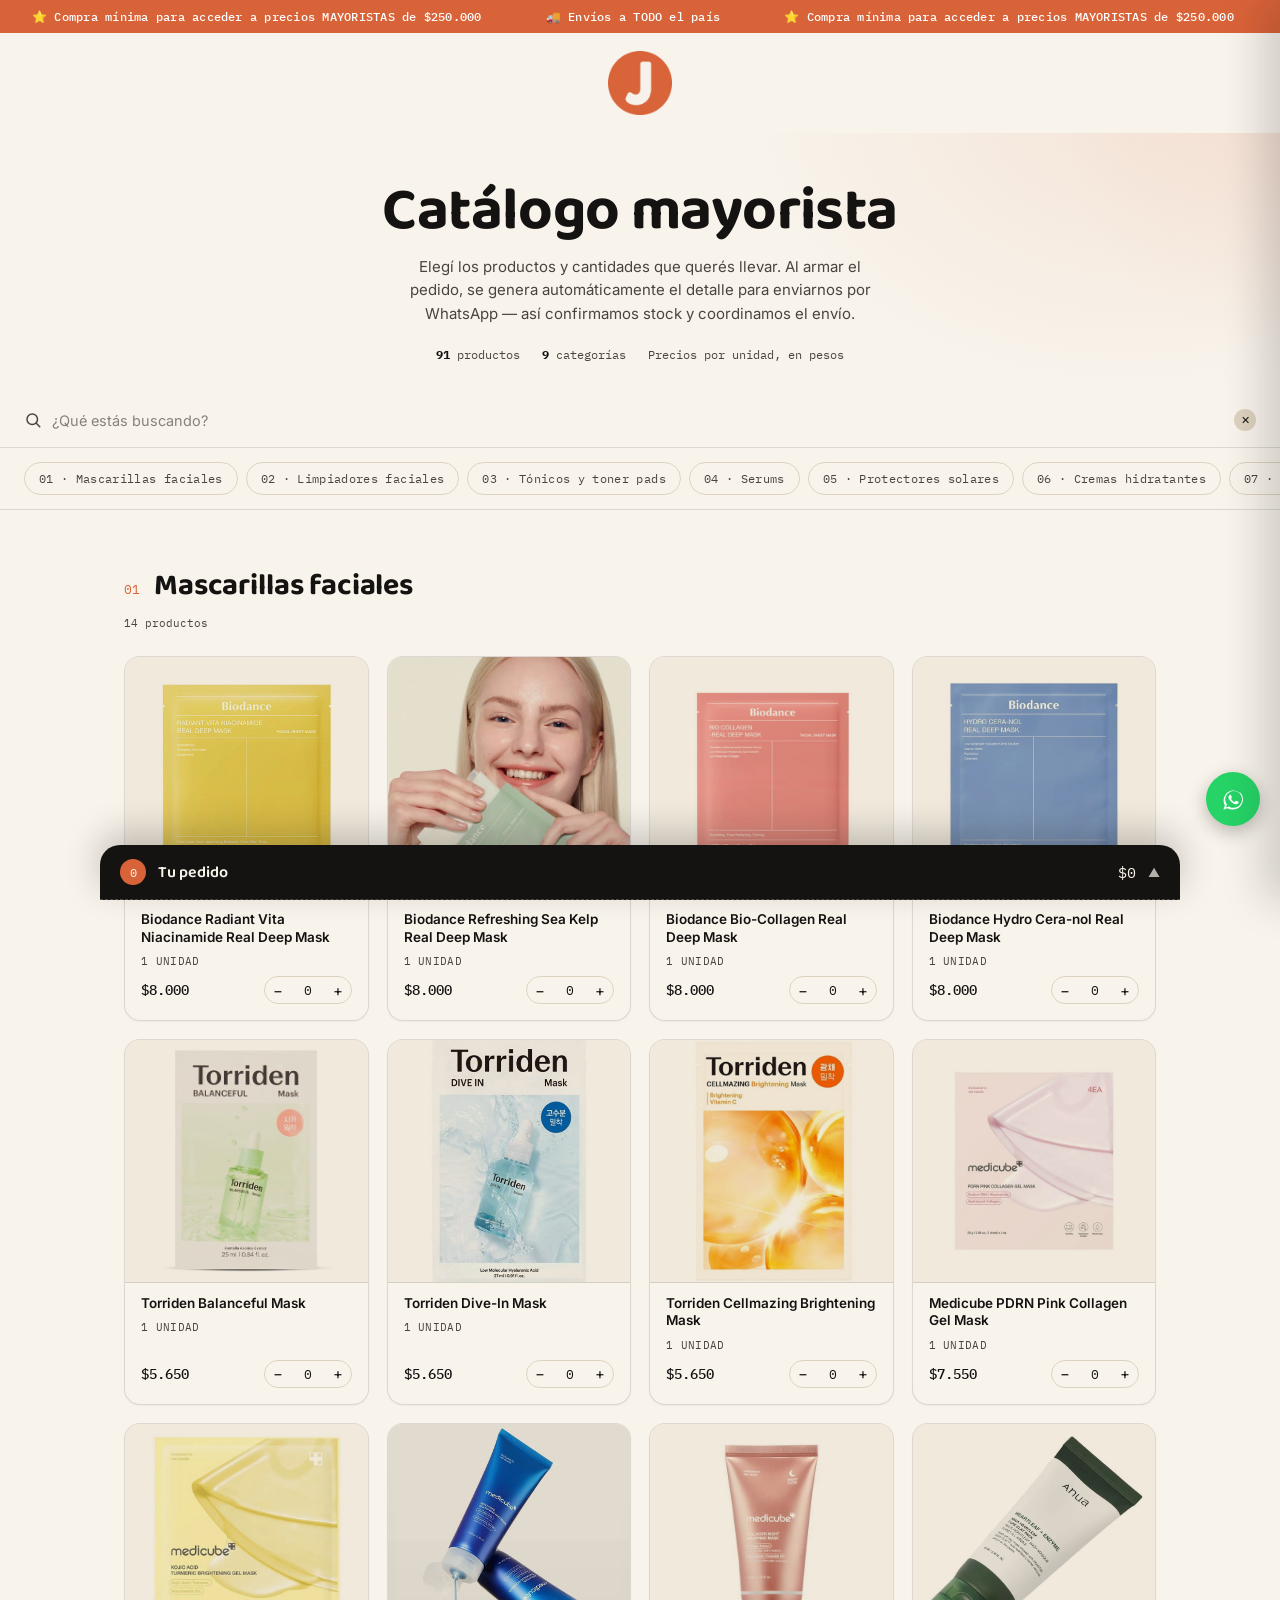
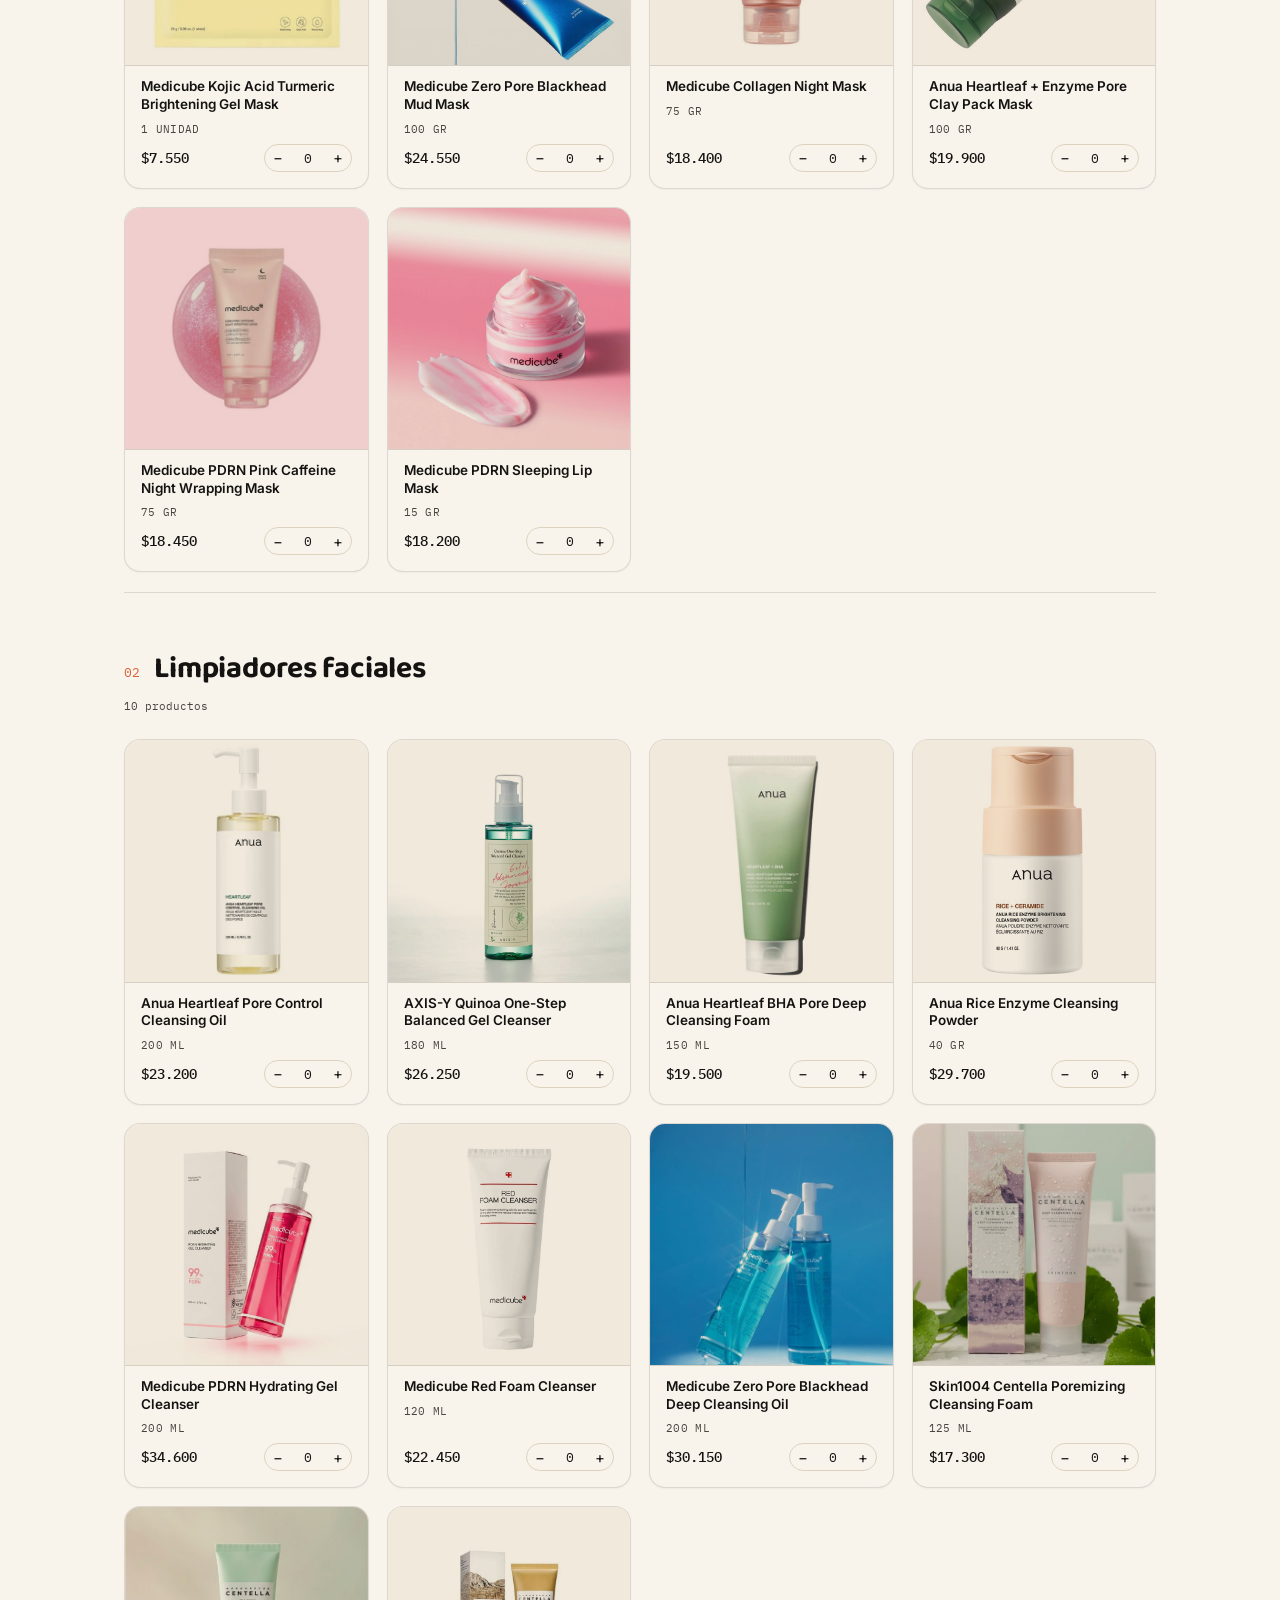
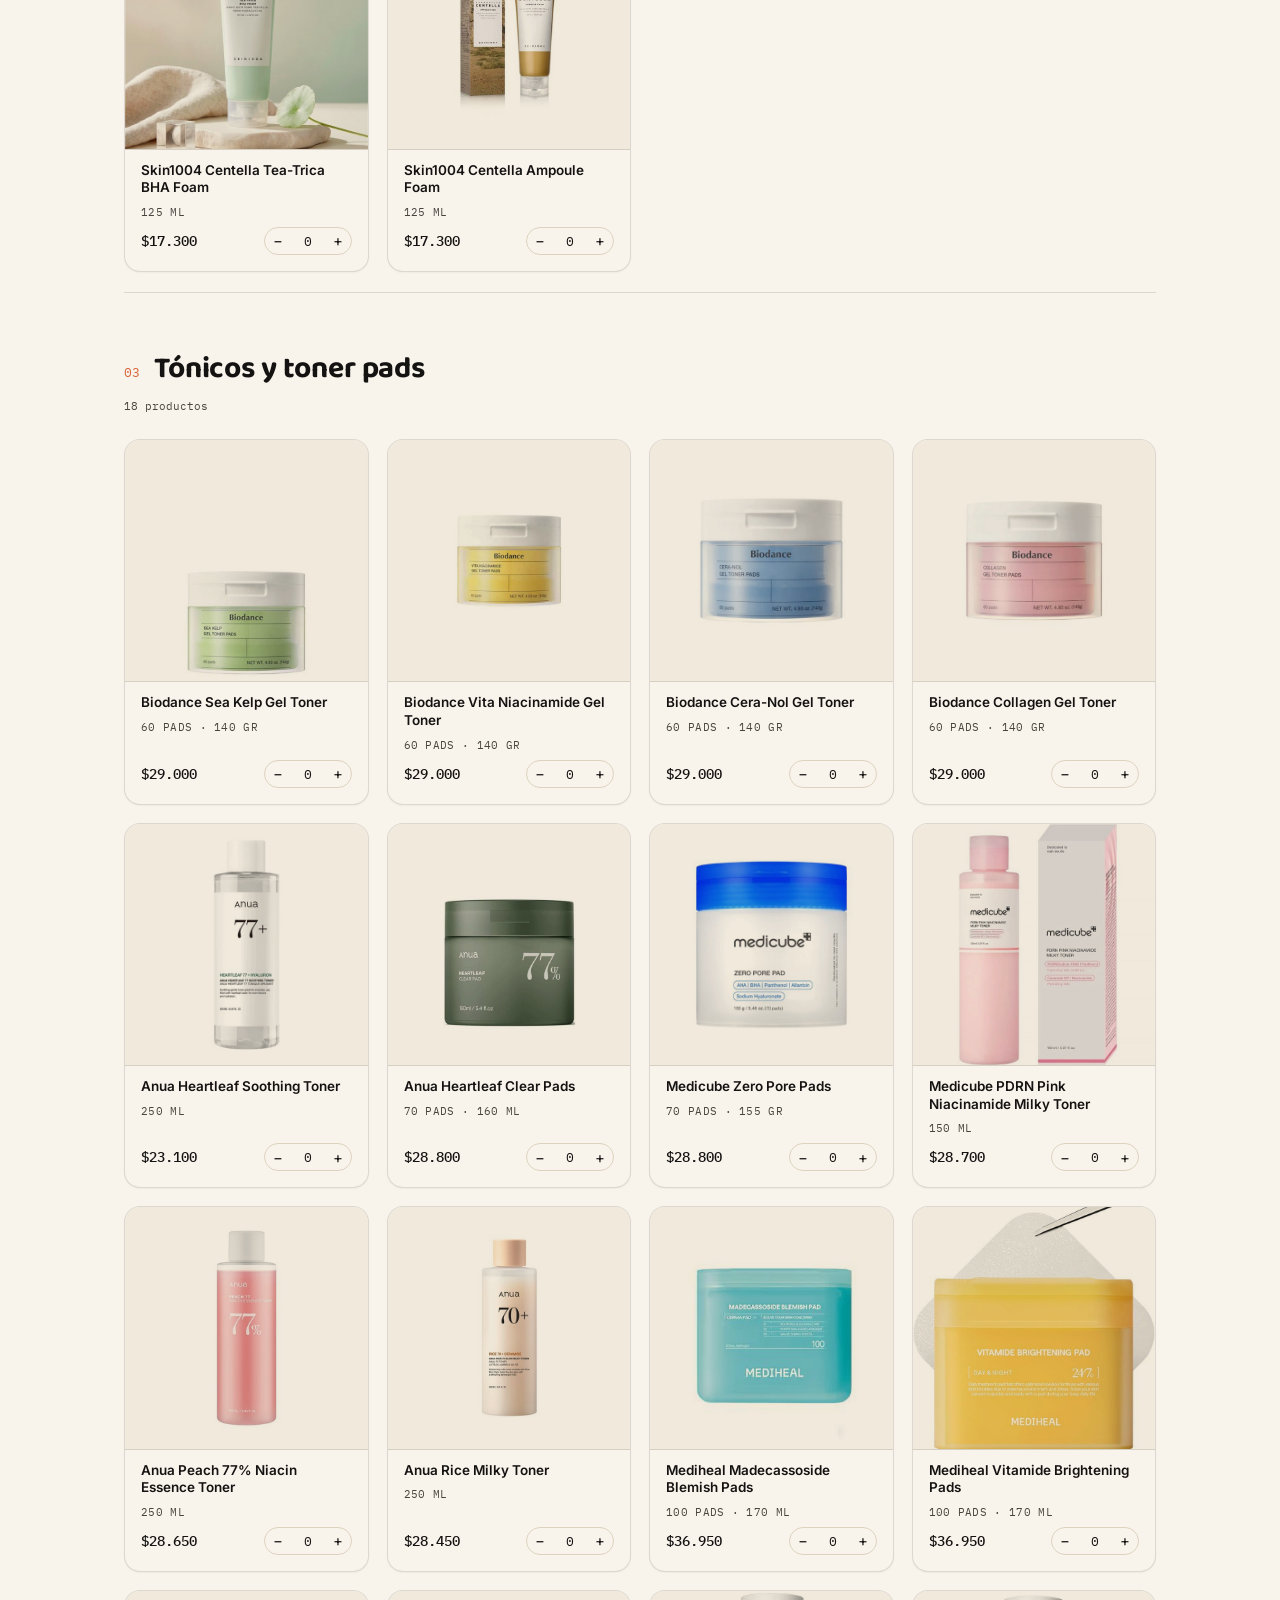
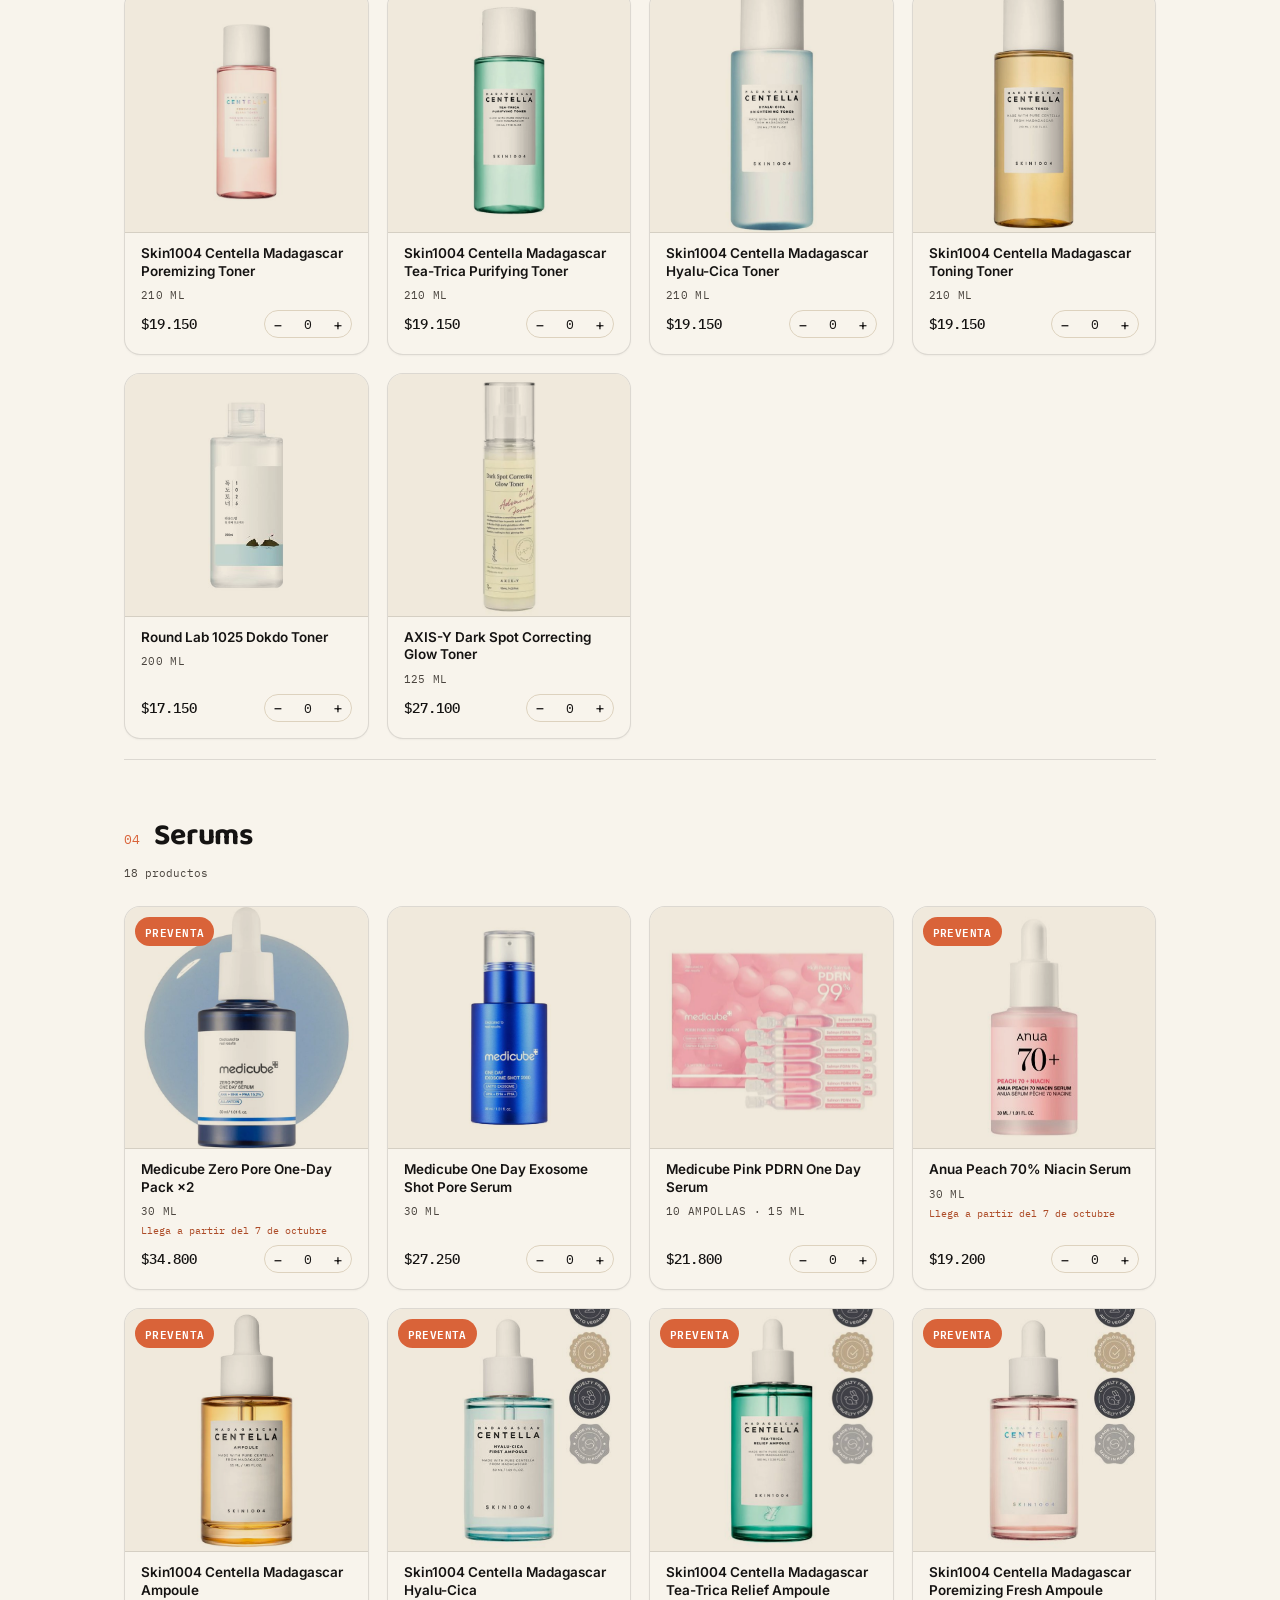
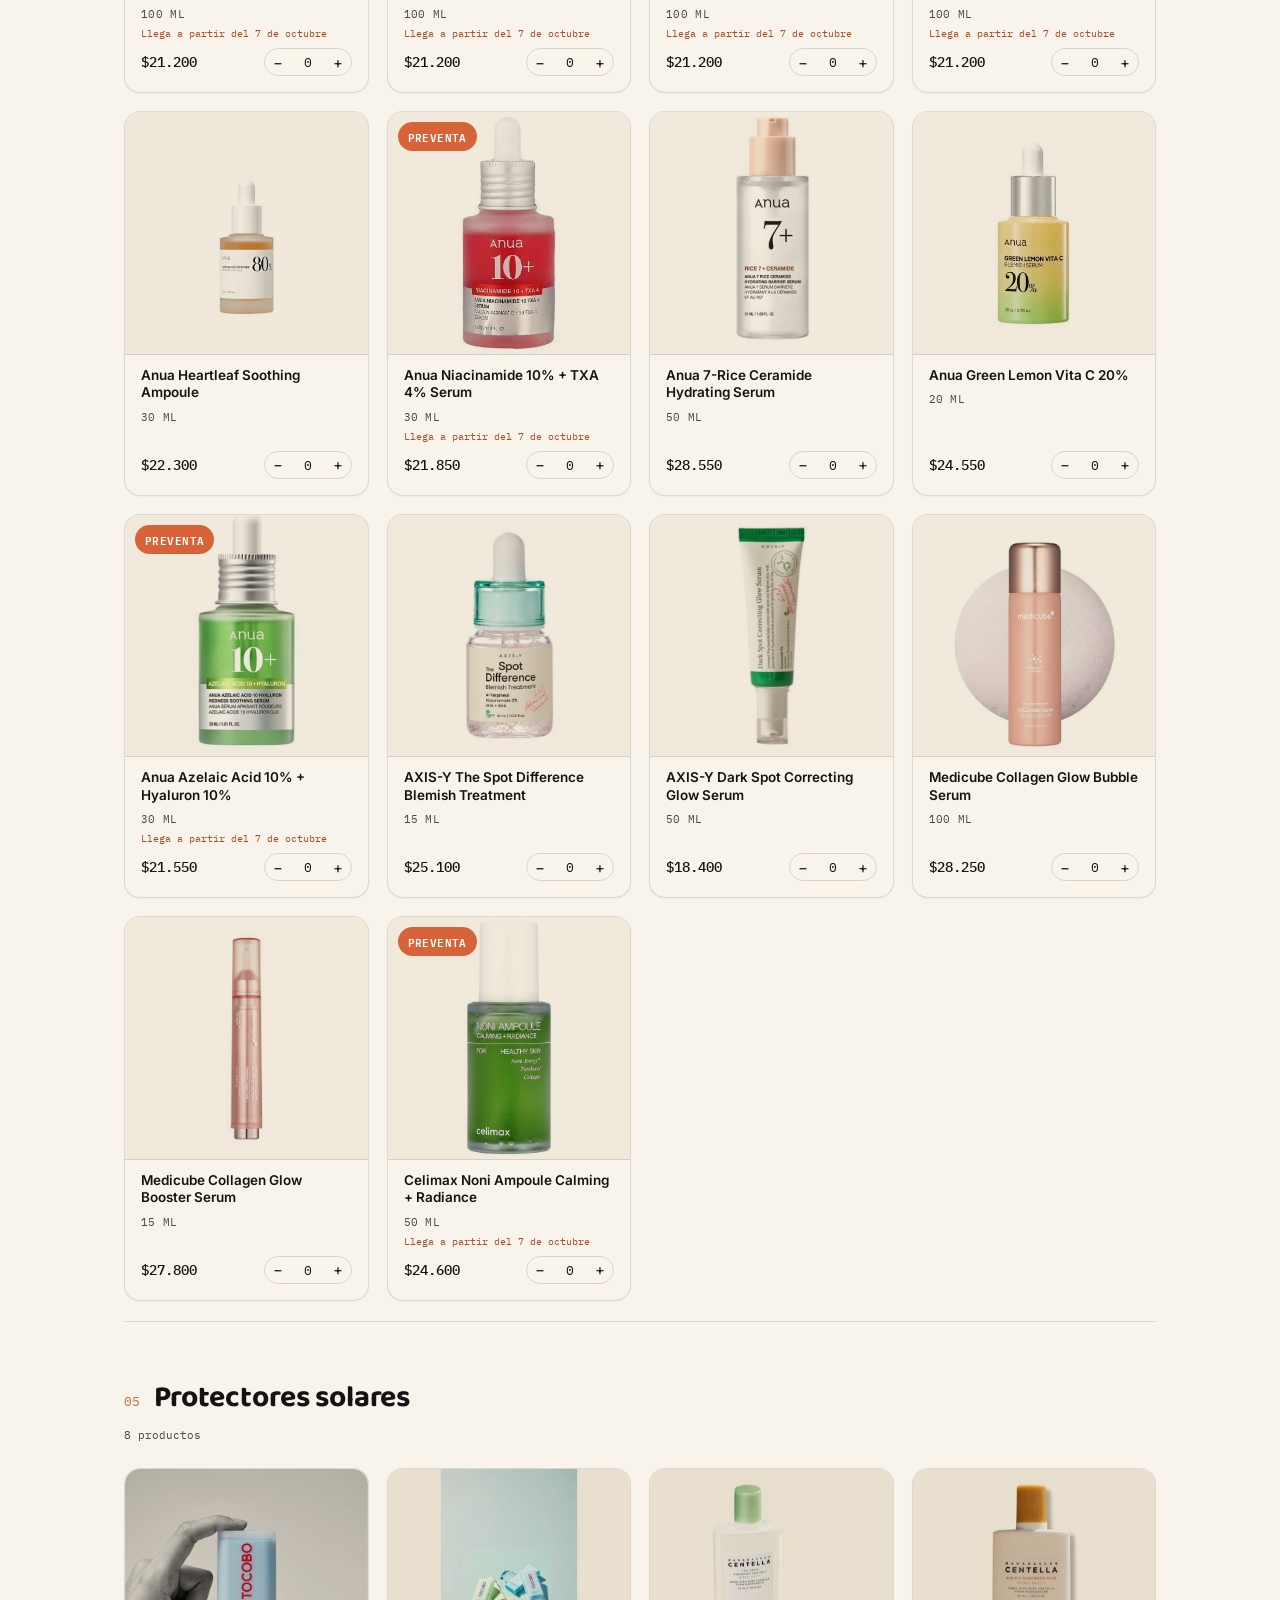
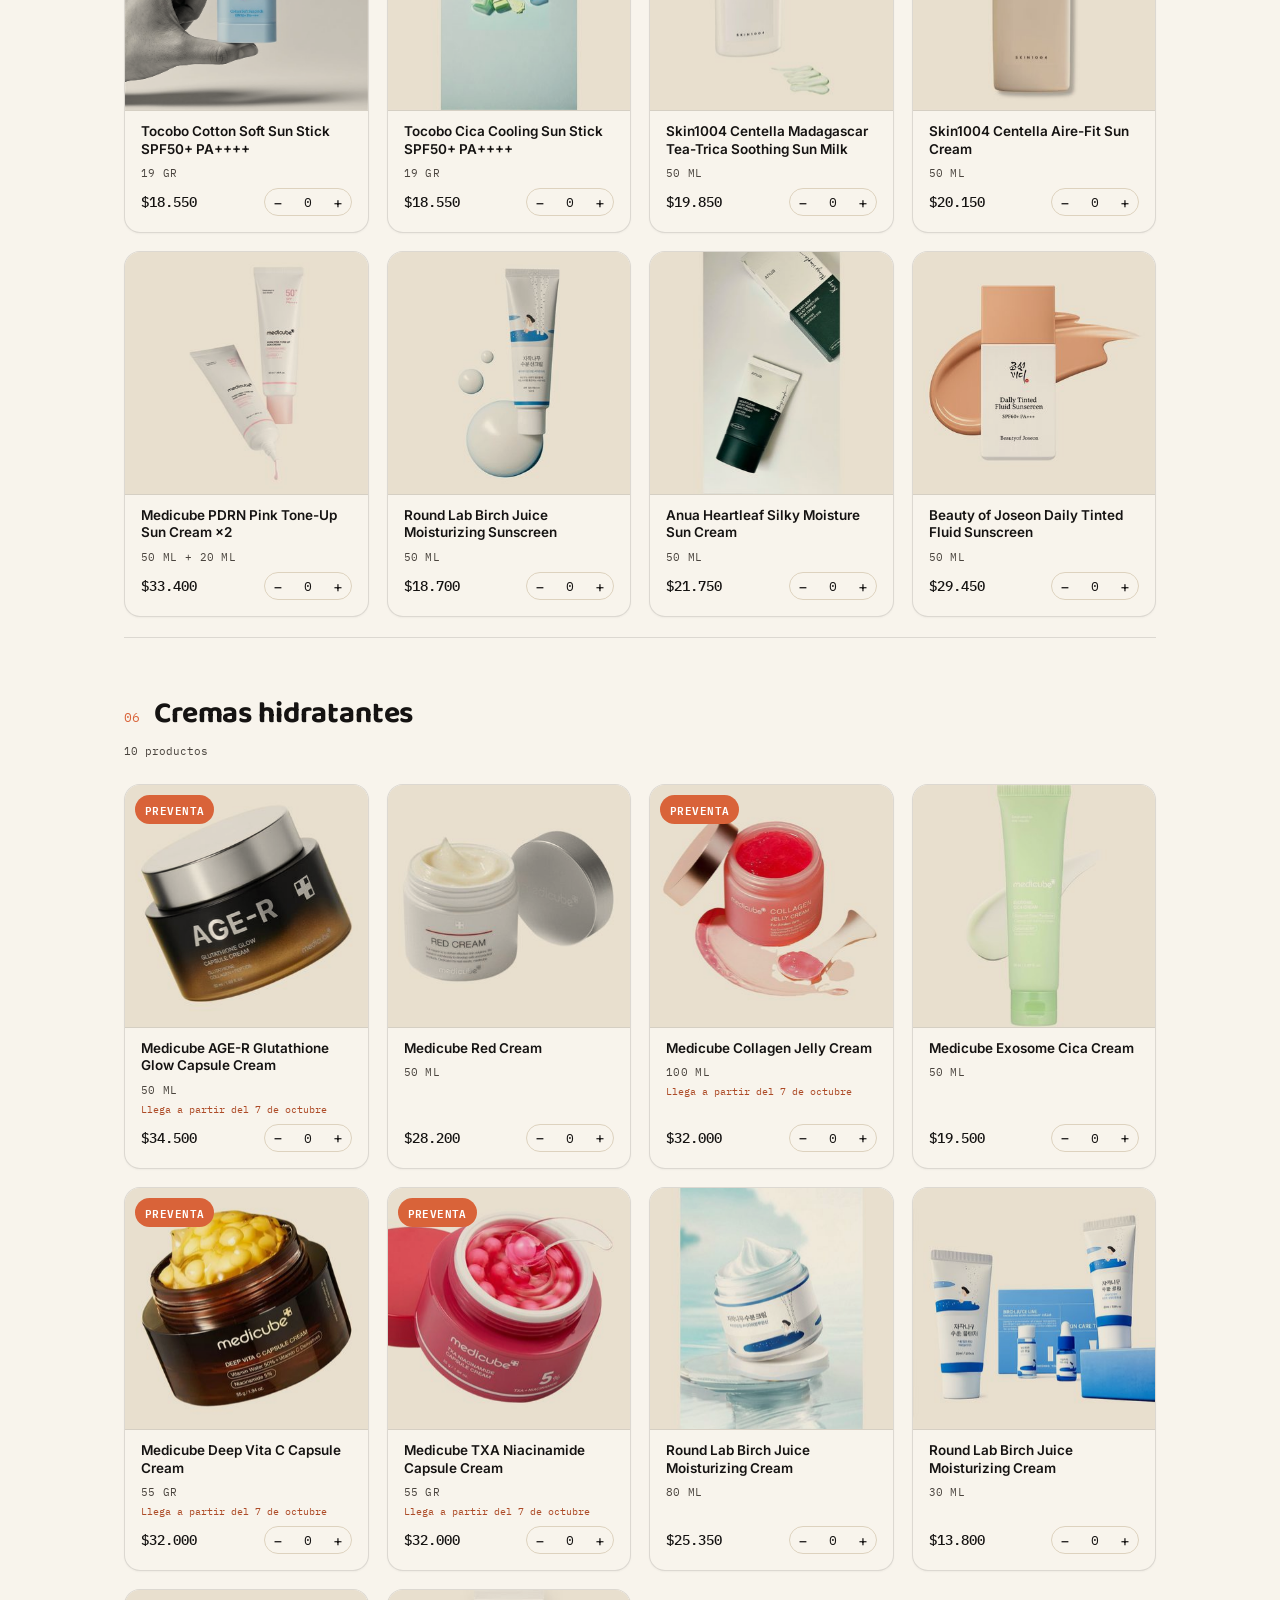
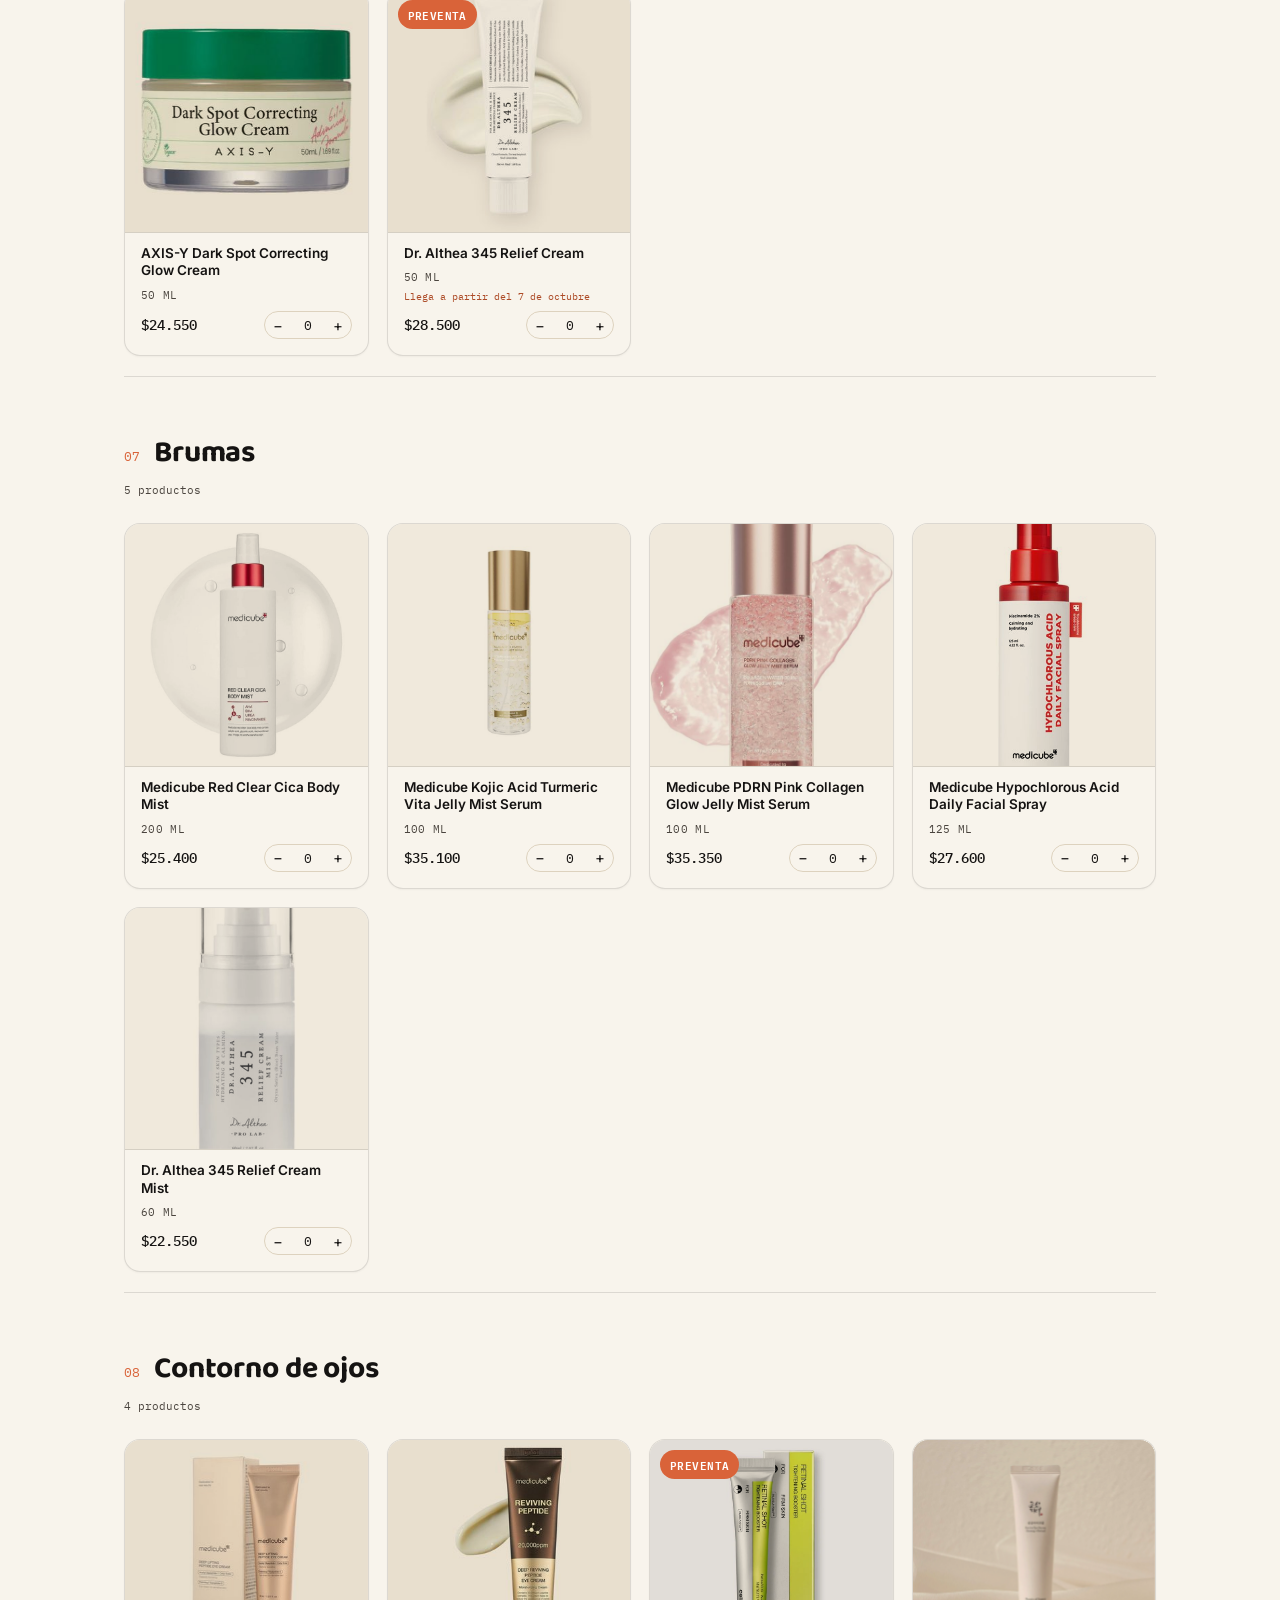
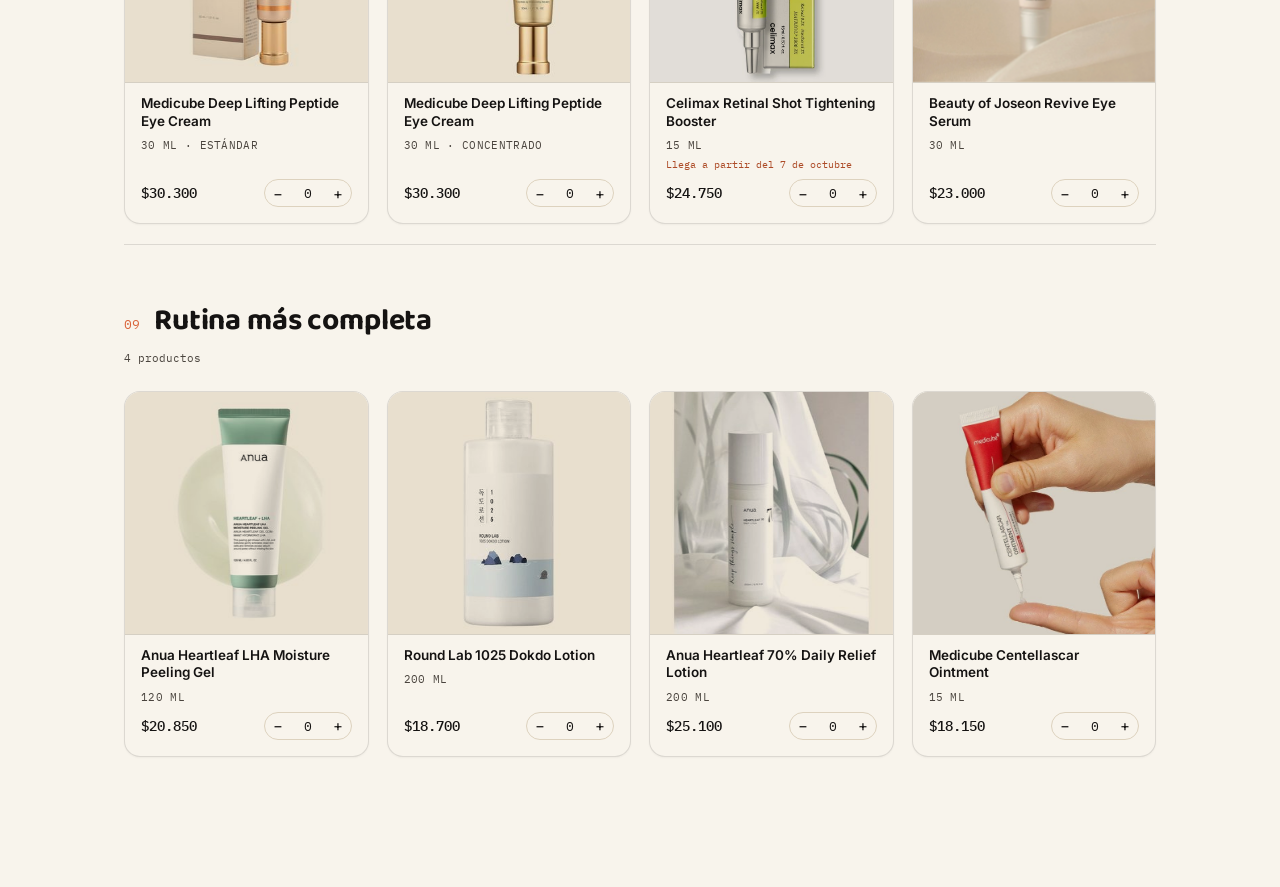
==== commit b7ad359e: "Agregar sistema de preventa con seña del 50% Se reemplaza el estado "agotado" de los 15 productos po" ====
--- a/index.html
+++ b/index.html
@@ -119,6 +119,7 @@
       <p id="panelModo"></p>
     </div>
     <p class="panel-restock-note" id="panelRestockNote" hidden></p>
+    <p class="panel-preventa-note" id="panelPreventaNote" hidden></p>
     <div class="panel-stepper-row" id="panelStepperRow">
       <div class="stepper" id="panelStepper">
         <button aria-label="Restar" data-panel-act="minus">−</button>
@@ -143,6 +144,25 @@
     </div>
     <div class="comanda-body">
       <div class="comanda-list" id="cartList"></div>
+      <div class="preventa-breakdown" id="preventaBreakdown" hidden>
+        <p class="preventa-breakdown-title">🕓 Tu pedido incluye productos en preventa</p>
+        <div class="preventa-row">
+          <span>Subtotal con stock</span>
+          <b id="pbStock">$0</b>
+        </div>
+        <div class="preventa-row">
+          <span>Subtotal preventa (total)</span>
+          <b id="pbPreventaTotal">$0</b>
+        </div>
+        <div class="preventa-row">
+          <span>Seña a pagar ahora (50%)</span>
+          <b id="pbPreventaDeposit">$0</b>
+        </div>
+        <div class="preventa-row preventa-row-rest">
+          <span>Resto a pagar al recibir tu pedido</span>
+          <b id="pbPreventaRest">$0</b>
+        </div>
+      </div>
       <div class="profit-box" id="profitBox" hidden>
         <p class="profit-title">💰 Calculá la rentabilidad de tu pedido</p>
         <div class="profit-row">
--- a/css/styles.css
+++ b/css/styles.css
@@ -293,6 +293,26 @@
     color:var(--coral-dark);
     text-align:right;
   }
+  .preventa-badge{
+    position:absolute;
+    top:10px;
+    left:10px;
+    background:var(--coral);
+    color:#fff;
+    font-family:'IBM Plex Mono',monospace;
+    font-size:10.5px;
+    font-weight:600;
+    letter-spacing:.04em;
+    text-transform:uppercase;
+    padding:5px 10px;
+    border-radius:100px;
+  }
+  .preventa-note{
+    font-family:'IBM Plex Mono',monospace;
+    font-size:10px;
+    color:var(--coral-dark);
+    margin-top:-2px;
+  }
   .card-name{
     font-size:13.5px;
     font-weight:600;
@@ -462,6 +482,20 @@
     opacity:.6;
     margin-top:2px;
   }
+  .ci-preventa-tag{
+    display:inline-block;
+    margin-left:6px;
+    background:var(--coral);
+    color:#fff;
+    font-family:'IBM Plex Mono',monospace;
+    font-size:9px;
+    font-weight:600;
+    letter-spacing:.03em;
+    text-transform:uppercase;
+    padding:2px 6px;
+    border-radius:100px;
+    vertical-align:middle;
+  }
   .ci-qty{
     font-family:'IBM Plex Mono',monospace;
     opacity:.85;
@@ -470,8 +504,14 @@
   .ci-price{
     font-family:'IBM Plex Mono',monospace;
     font-size:12.5px;
-    width:78px;
+    width:96px;
     text-align:right;
+  }
+  .ci-preventa-detail{
+    display:block;
+    font-size:10px;
+    opacity:.65;
+    margin-top:2px;
   }
   .ci-remove{
     background:none;border:none;color:var(--coral);
@@ -527,6 +567,45 @@
     font-size:10px;
     line-height:1.45;
     color:rgba(247,244,239,0.5);
+  }
+
+  .preventa-breakdown{
+    margin:6px 20px 0;
+    padding:14px 16px;
+    border-radius:14px;
+    background:rgba(217,99,57,0.16);
+    border:1px solid rgba(217,99,57,0.4);
+  }
+  .preventa-breakdown-title{
+    font-family:'Baloo 2',sans-serif;
+    font-weight:700;
+    font-size:13.5px;
+    margin:0 0 10px;
+    color:var(--paper);
+  }
+  .preventa-row{
+    display:flex;
+    justify-content:space-between;
+    align-items:baseline;
+    gap:10px;
+    font-family:'IBM Plex Mono',monospace;
+    font-size:12.5px;
+    color:rgba(247,244,239,0.72);
+    padding:4px 0;
+  }
+  .preventa-row b{
+    color:var(--paper);
+    font-weight:500;
+    white-space:nowrap;
+  }
+  .preventa-row-rest{
+    border-top:1px dashed rgba(247,244,239,0.25);
+    margin-top:4px;
+    padding-top:9px;
+  }
+  .preventa-row-rest b{
+    color:#F0C179;
+    font-size:14px;
   }
 
   .shipping-box{
@@ -859,5 +938,16 @@
     font-weight:600;
     color:var(--coral-dark);
   }
+  .panel-preventa-note{
+    margin:14px 0 0;
+    padding:10px 12px;
+    border-radius:10px;
+    background:rgba(217,99,57,0.1);
+    border:1px solid rgba(217,99,57,0.3);
+    font-family:'IBM Plex Mono',monospace;
+    font-size:11.5px;
+    line-height:1.5;
+    color:var(--coral-dark);
+  }
   .panel-stepper-row .stepper button{width:34px;height:34px;font-size:17px;}
   .panel-stepper-row .qty{width:40px;font-size:14px;}
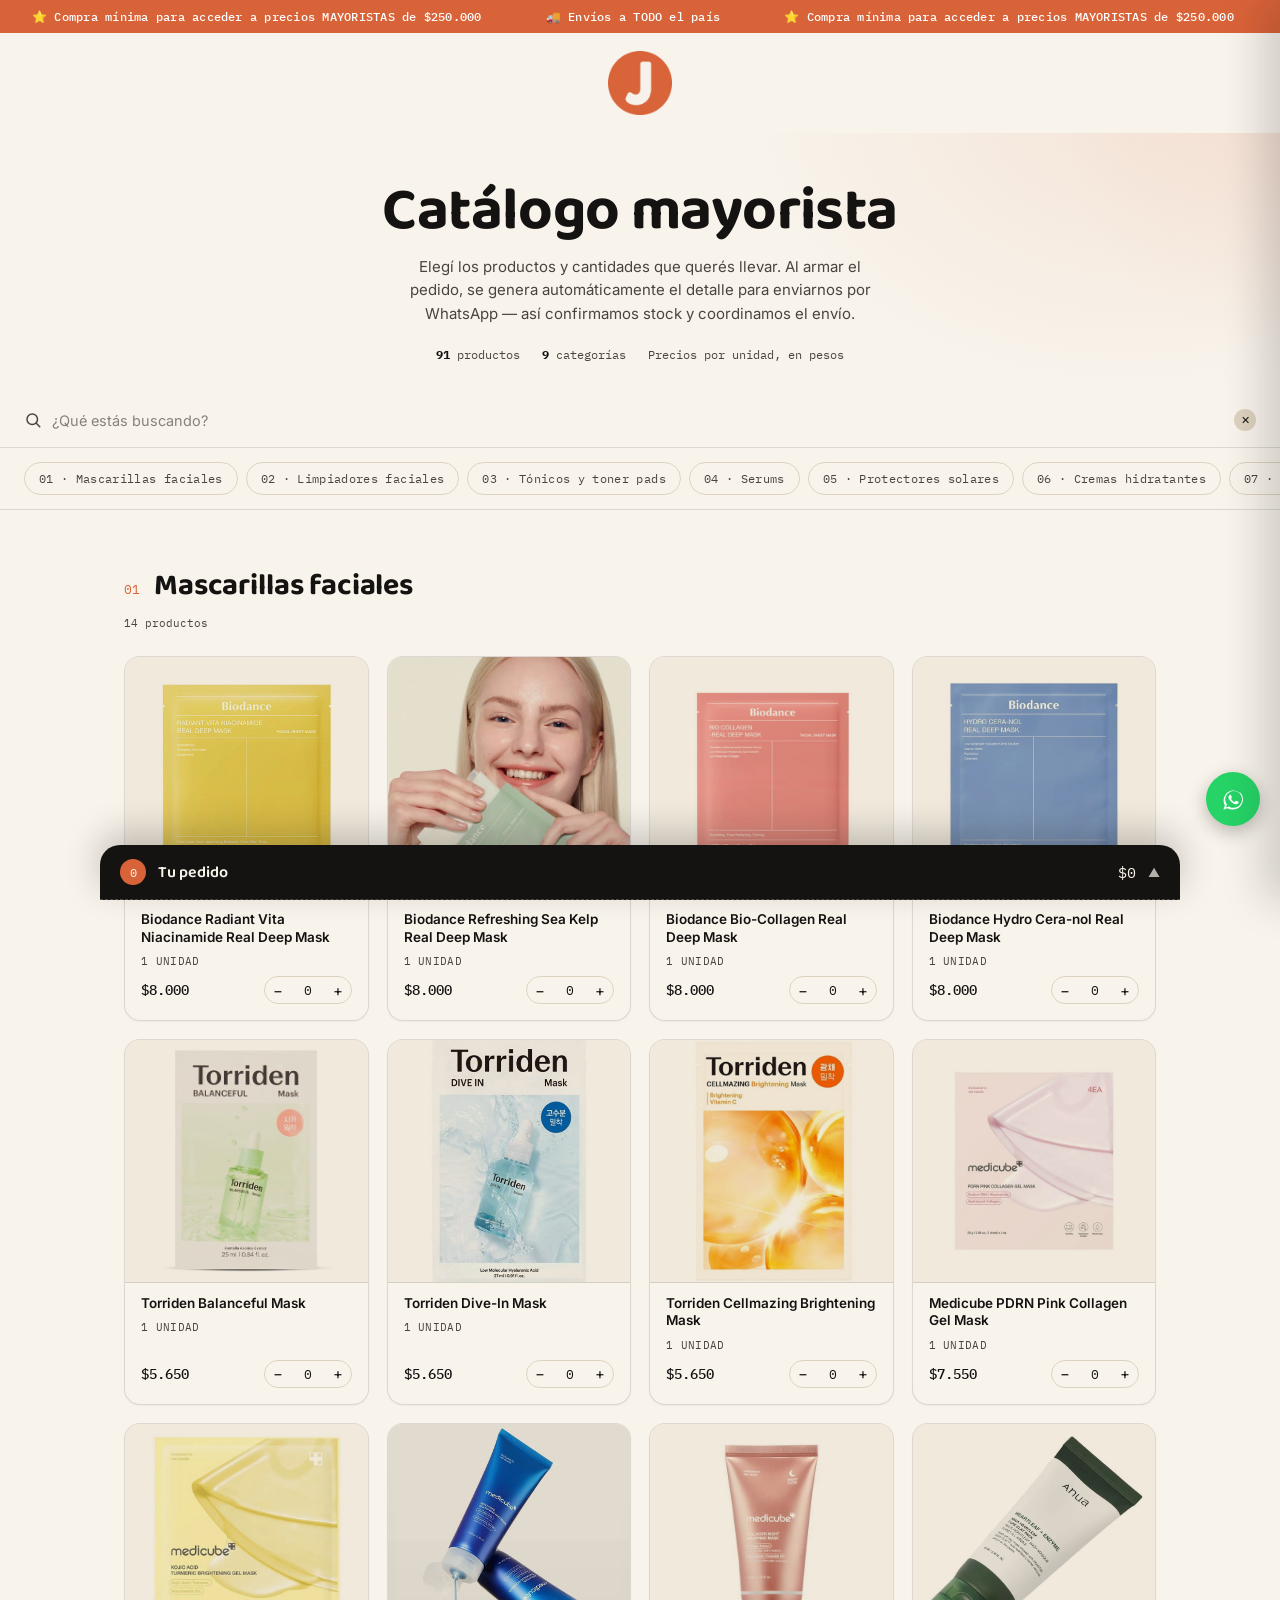
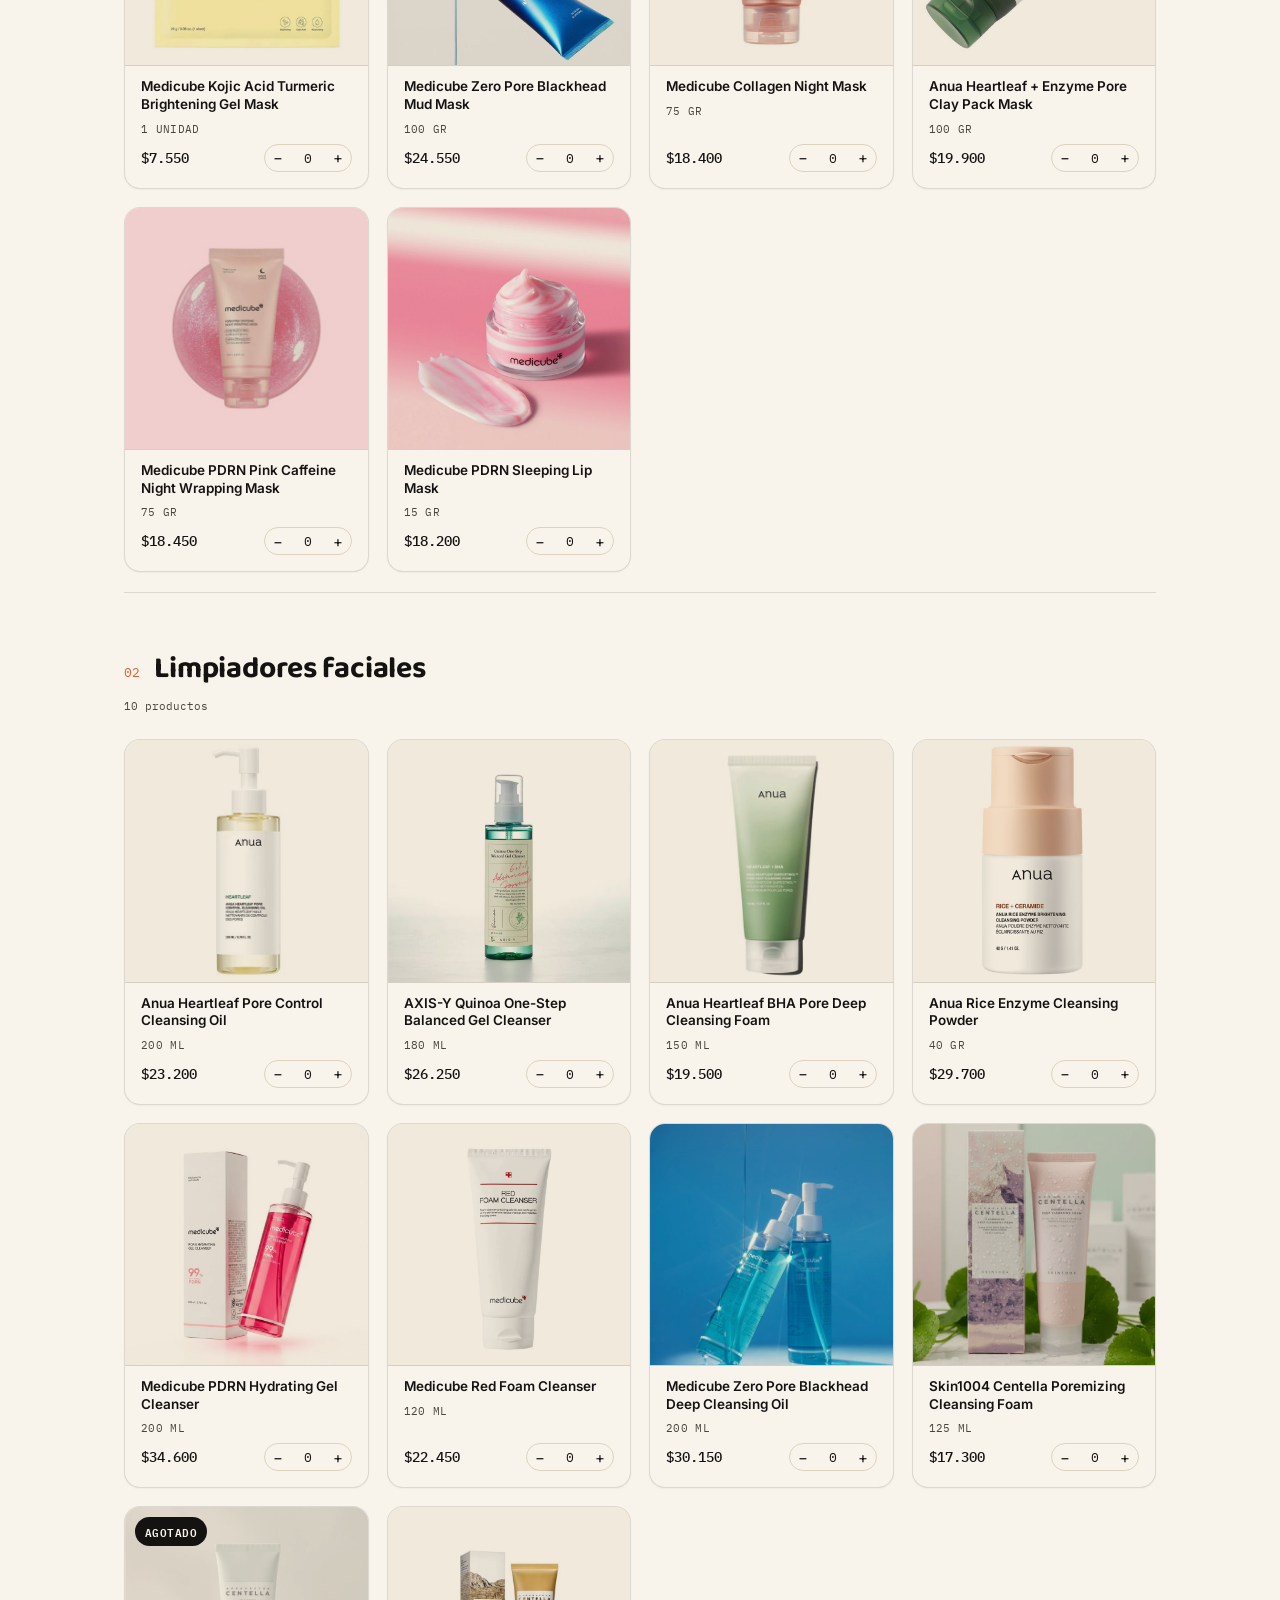
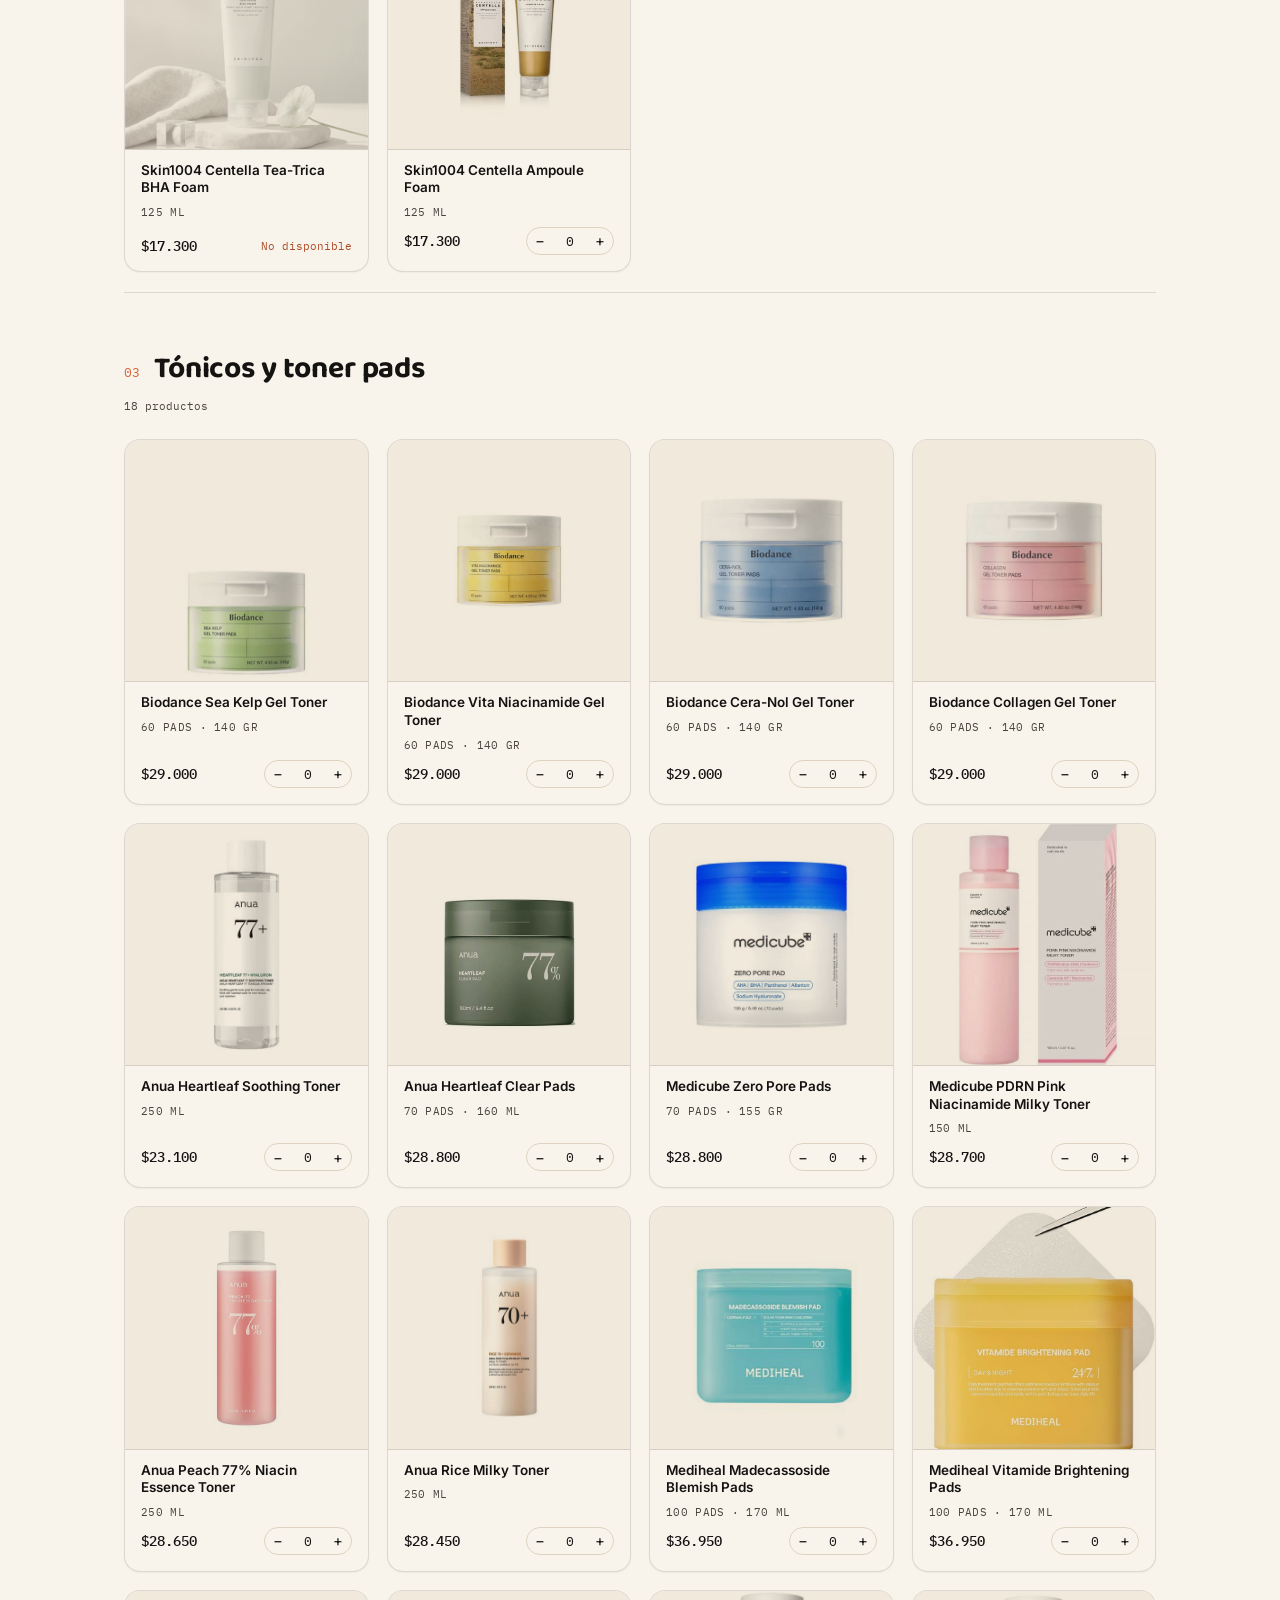
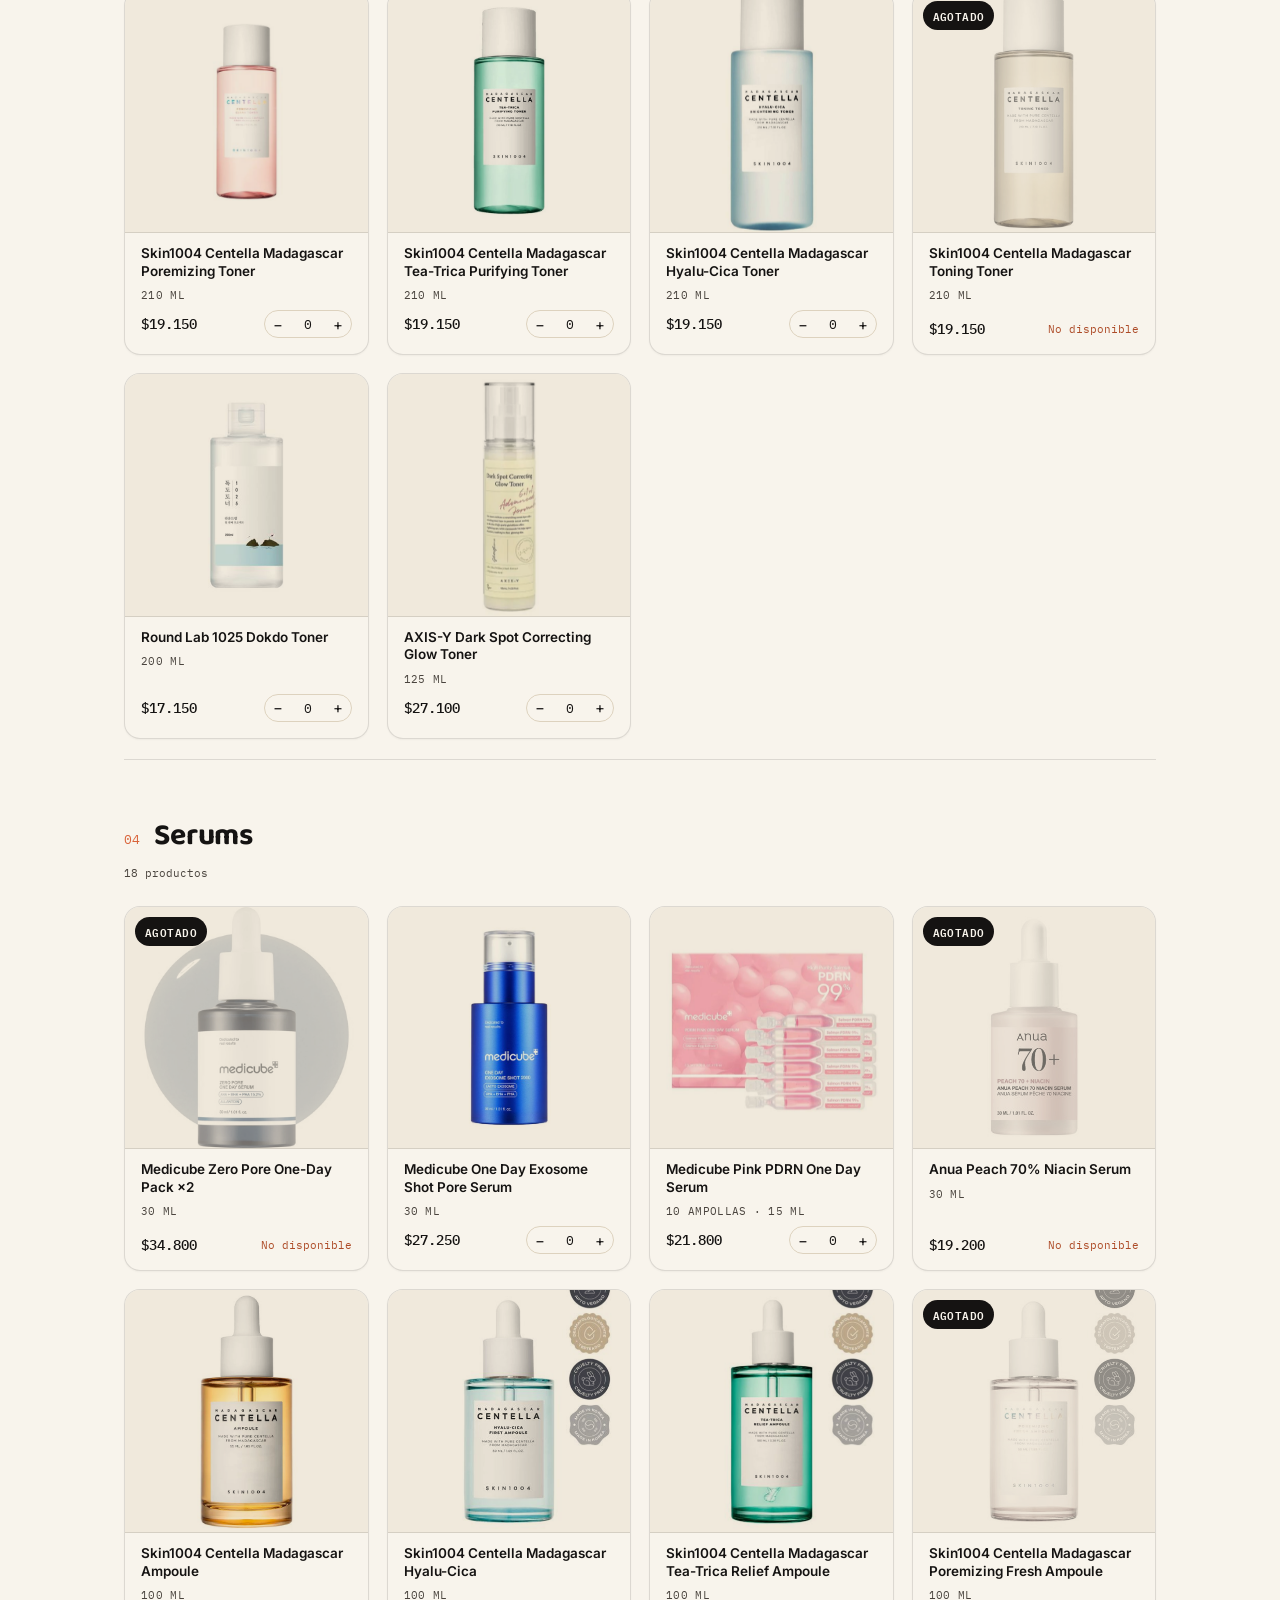
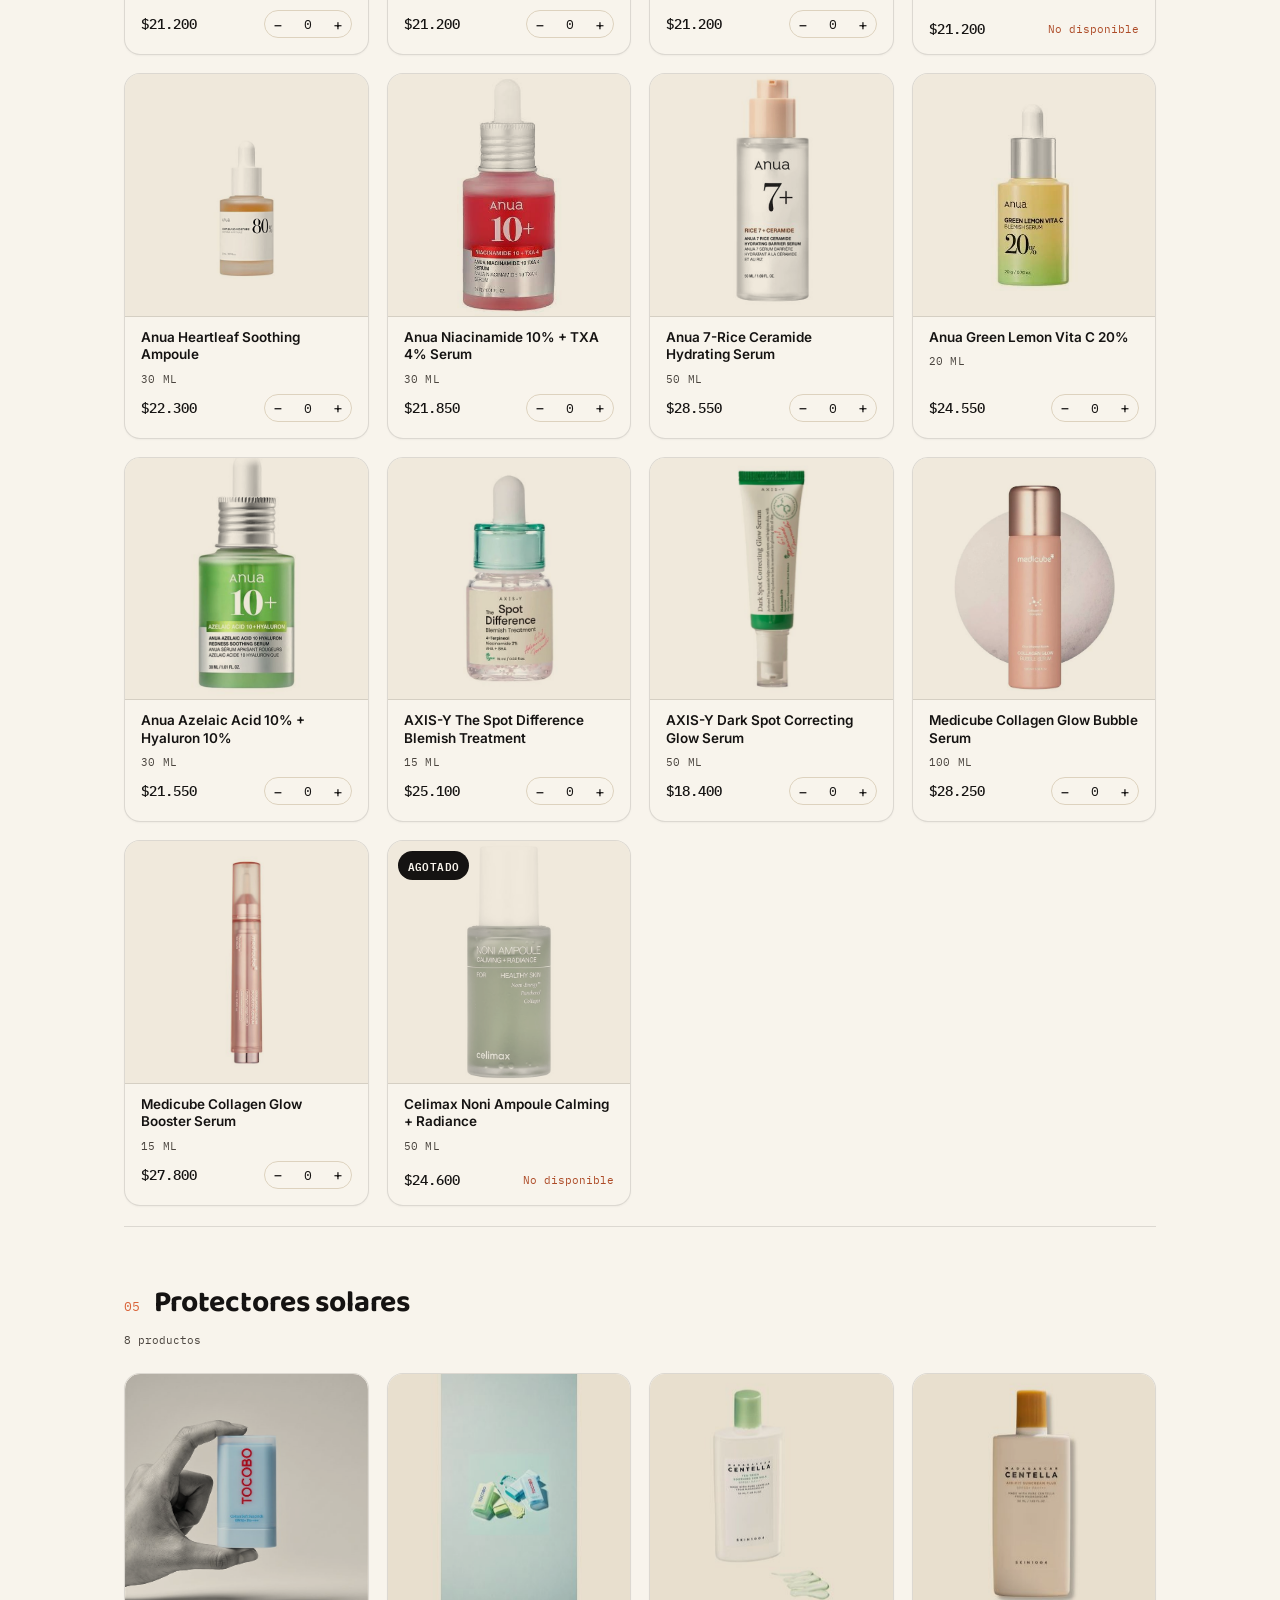
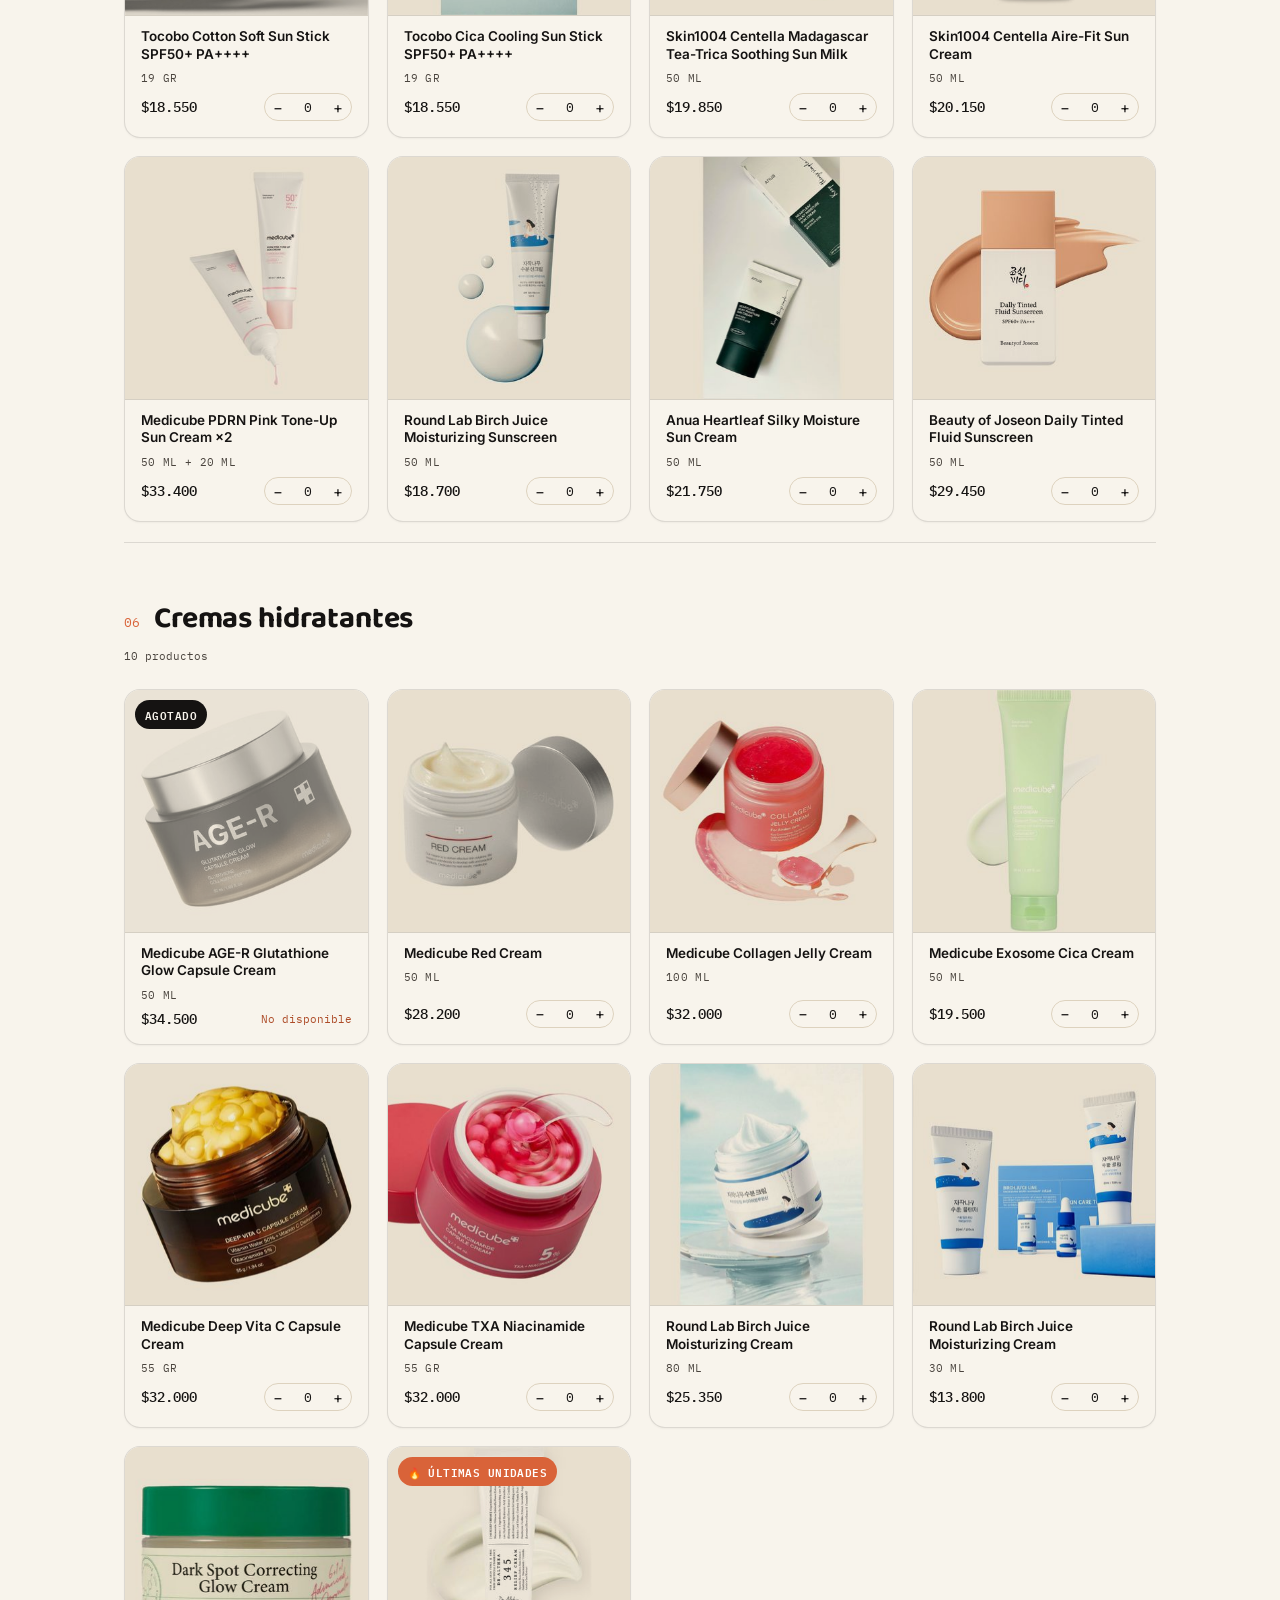
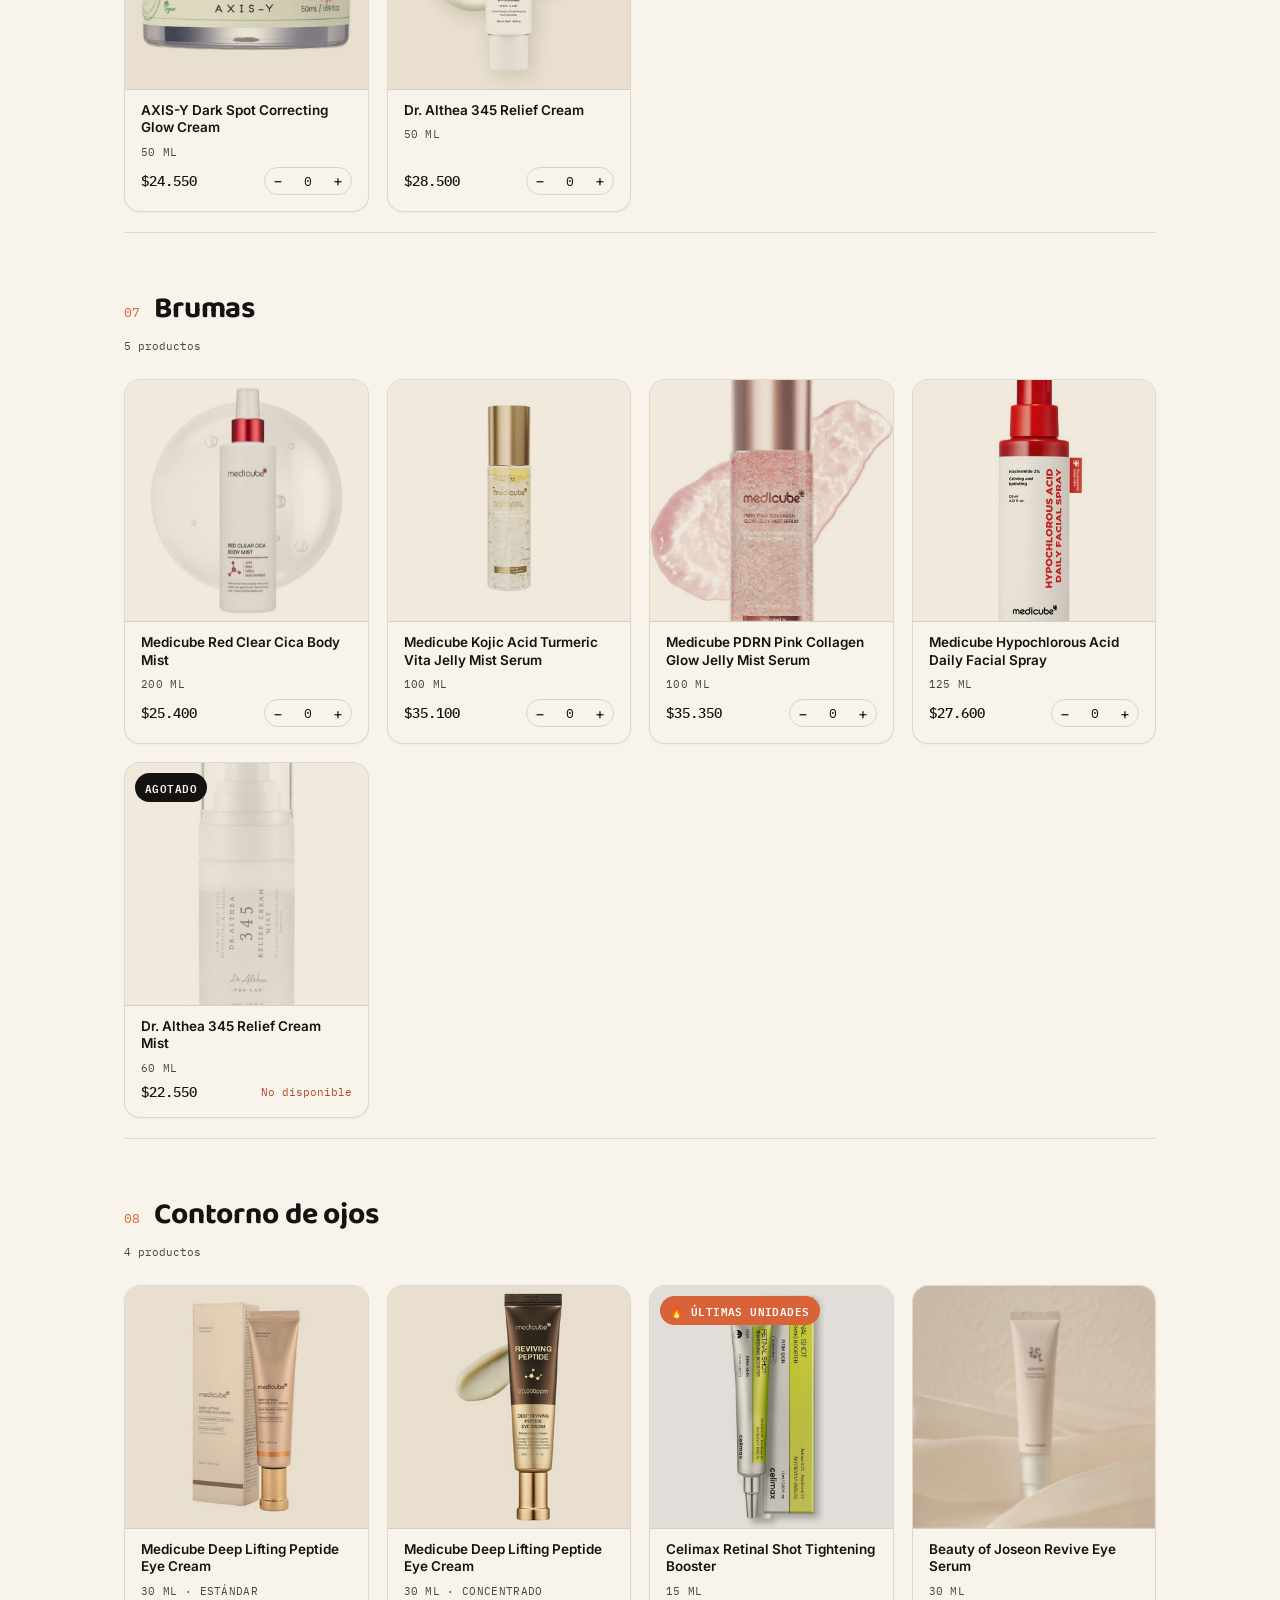
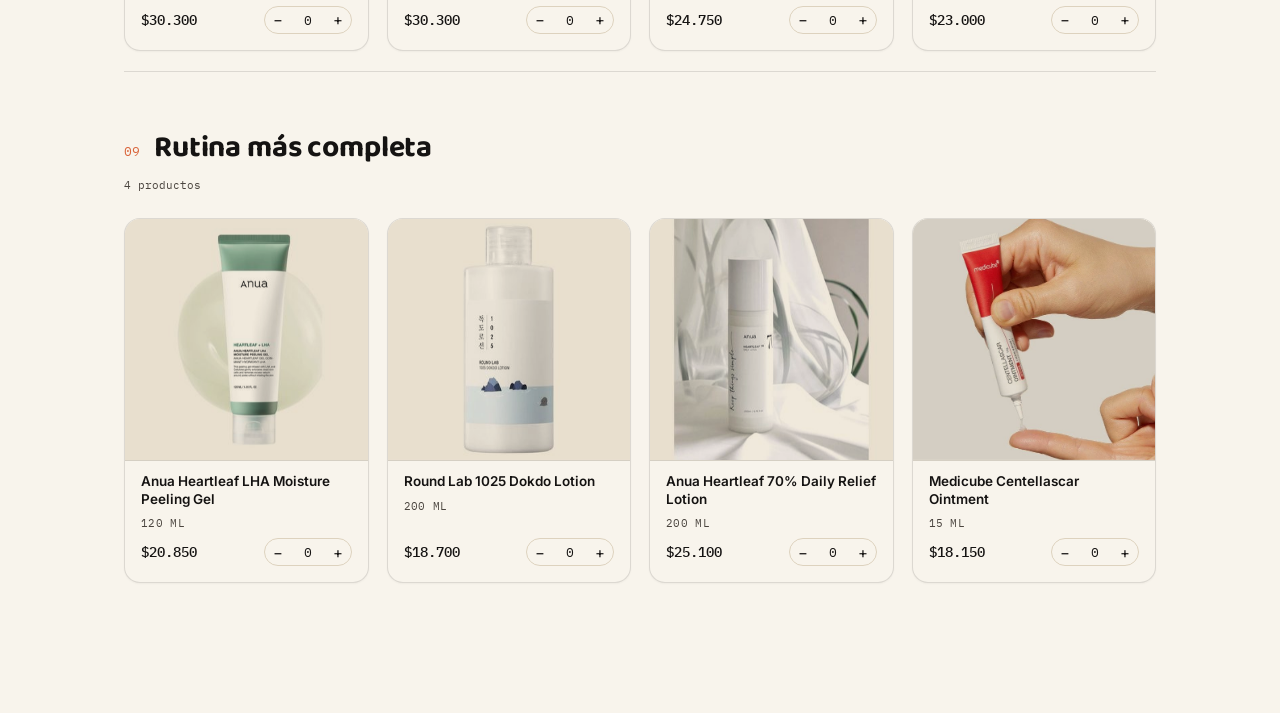
==== commit 8e8f15da: "Sacar preventa y calculadora de rentabilidad; agotar productos y agregar tag Ultimas unidades - Se e" ====
--- a/index.html
+++ b/index.html
@@ -119,7 +119,7 @@
       <p id="panelModo"></p>
     </div>
     <p class="panel-restock-note" id="panelRestockNote" hidden></p>
-    <p class="panel-preventa-note" id="panelPreventaNote" hidden></p>
+    <p class="panel-last-units" id="panelLastUnits" hidden>🔥 Últimas unidades</p>
     <div class="panel-stepper-row" id="panelStepperRow">
       <div class="stepper" id="panelStepper">
         <button aria-label="Restar" data-panel-act="minus">−</button>
@@ -144,41 +144,6 @@
     </div>
     <div class="comanda-body">
       <div class="comanda-list" id="cartList"></div>
-      <div class="preventa-breakdown" id="preventaBreakdown" hidden>
-        <p class="preventa-breakdown-title">🕓 Tu pedido incluye productos en preventa</p>
-        <div class="preventa-row">
-          <span>Subtotal con stock</span>
-          <b id="pbStock">$0</b>
-        </div>
-        <div class="preventa-row">
-          <span>Subtotal preventa (total)</span>
-          <b id="pbPreventaTotal">$0</b>
-        </div>
-        <div class="preventa-row">
-          <span>Seña a pagar ahora (50%)</span>
-          <b id="pbPreventaDeposit">$0</b>
-        </div>
-        <div class="preventa-row preventa-row-rest">
-          <span>Resto a pagar al recibir tu pedido</span>
-          <b id="pbPreventaRest">$0</b>
-        </div>
-      </div>
-      <div class="profit-box" id="profitBox" hidden>
-        <p class="profit-title">💰 Calculá la rentabilidad de tu pedido</p>
-        <div class="profit-row">
-          <span>Costo mayorista</span>
-          <b id="profitCost">$0</b>
-        </div>
-        <div class="profit-row">
-          <span>Venta sugerida al público</span>
-          <b id="profitRetail">$0</b>
-        </div>
-        <div class="profit-row profit-row-gain">
-          <span>Ganancia estimada</span>
-          <b id="profitGain">$0</b>
-        </div>
-        <p class="profit-note">Precios de venta sugeridos, de referencia — pueden variar según tu zona y estrategia comercial.</p>
-      </div>
       <div class="shipping-box" id="shippingBox" hidden>
         <p class="shipping-title">📦 Calculá tu envío</p>
         <p class="shipping-sub">Los envíos se hacen por Andreani a todo el país.</p>
--- a/css/styles.css
+++ b/css/styles.css
@@ -293,7 +293,7 @@
     color:var(--coral-dark);
     text-align:right;
   }
-  .preventa-badge{
+  .last-units-badge{
     position:absolute;
     top:10px;
     left:10px;
@@ -306,12 +306,6 @@
     text-transform:uppercase;
     padding:5px 10px;
     border-radius:100px;
-  }
-  .preventa-note{
-    font-family:'IBM Plex Mono',monospace;
-    font-size:10px;
-    color:var(--coral-dark);
-    margin-top:-2px;
   }
   .card-name{
     font-size:13.5px;
@@ -482,20 +476,6 @@
     opacity:.6;
     margin-top:2px;
   }
-  .ci-preventa-tag{
-    display:inline-block;
-    margin-left:6px;
-    background:var(--coral);
-    color:#fff;
-    font-family:'IBM Plex Mono',monospace;
-    font-size:9px;
-    font-weight:600;
-    letter-spacing:.03em;
-    text-transform:uppercase;
-    padding:2px 6px;
-    border-radius:100px;
-    vertical-align:middle;
-  }
   .ci-qty{
     font-family:'IBM Plex Mono',monospace;
     opacity:.85;
@@ -504,14 +484,8 @@
   .ci-price{
     font-family:'IBM Plex Mono',monospace;
     font-size:12.5px;
-    width:96px;
+    width:78px;
     text-align:right;
-  }
-  .ci-preventa-detail{
-    display:block;
-    font-size:10px;
-    opacity:.65;
-    margin-top:2px;
   }
   .ci-remove{
     background:none;border:none;color:var(--coral);
@@ -524,90 +498,6 @@
     opacity:.65;
     font-family:'IBM Plex Mono',monospace;
   }
-  .profit-box{
-    margin:6px 20px 0;
-    padding:14px 16px;
-    border-radius:14px;
-    background:rgba(217,99,57,0.16);
-    border:1px solid rgba(217,99,57,0.4);
-  }
-  .profit-title{
-    font-family:'Baloo 2',sans-serif;
-    font-weight:700;
-    font-size:13.5px;
-    margin:0 0 10px;
-    color:var(--paper);
-  }
-  .profit-row{
-    display:flex;
-    justify-content:space-between;
-    align-items:baseline;
-    gap:10px;
-    font-family:'IBM Plex Mono',monospace;
-    font-size:12.5px;
-    color:rgba(247,244,239,0.72);
-    padding:4px 0;
-  }
-  .profit-row b{
-    color:var(--paper);
-    font-weight:500;
-    white-space:nowrap;
-  }
-  .profit-row-gain{
-    border-top:1px dashed rgba(247,244,239,0.25);
-    margin-top:4px;
-    padding-top:9px;
-  }
-  .profit-row-gain b{
-    color:#9BC98A;
-    font-size:15px;
-  }
-  .profit-note{
-    margin:10px 0 0;
-    font-size:10px;
-    line-height:1.45;
-    color:rgba(247,244,239,0.5);
-  }
-
-  .preventa-breakdown{
-    margin:6px 20px 0;
-    padding:14px 16px;
-    border-radius:14px;
-    background:rgba(217,99,57,0.16);
-    border:1px solid rgba(217,99,57,0.4);
-  }
-  .preventa-breakdown-title{
-    font-family:'Baloo 2',sans-serif;
-    font-weight:700;
-    font-size:13.5px;
-    margin:0 0 10px;
-    color:var(--paper);
-  }
-  .preventa-row{
-    display:flex;
-    justify-content:space-between;
-    align-items:baseline;
-    gap:10px;
-    font-family:'IBM Plex Mono',monospace;
-    font-size:12.5px;
-    color:rgba(247,244,239,0.72);
-    padding:4px 0;
-  }
-  .preventa-row b{
-    color:var(--paper);
-    font-weight:500;
-    white-space:nowrap;
-  }
-  .preventa-row-rest{
-    border-top:1px dashed rgba(247,244,239,0.25);
-    margin-top:4px;
-    padding-top:9px;
-  }
-  .preventa-row-rest b{
-    color:#F0C179;
-    font-size:14px;
-  }
-
   .shipping-box{
     margin:6px 20px 0;
     padding:14px 16px;
@@ -938,16 +828,18 @@
     font-weight:600;
     color:var(--coral-dark);
   }
-  .panel-preventa-note{
+  .panel-last-units{
+    display:inline-block;
     margin:14px 0 0;
-    padding:10px 12px;
-    border-radius:10px;
-    background:rgba(217,99,57,0.1);
-    border:1px solid rgba(217,99,57,0.3);
-    font-family:'IBM Plex Mono',monospace;
-    font-size:11.5px;
-    line-height:1.5;
-    color:var(--coral-dark);
+    padding:6px 12px;
+    border-radius:100px;
+    background:var(--coral);
+    color:#fff;
+    font-family:'IBM Plex Mono',monospace;
+    font-size:11px;
+    font-weight:600;
+    letter-spacing:.04em;
+    text-transform:uppercase;
   }
   .panel-stepper-row .stepper button{width:34px;height:34px;font-size:17px;}
   .panel-stepper-row .qty{width:40px;font-size:14px;}
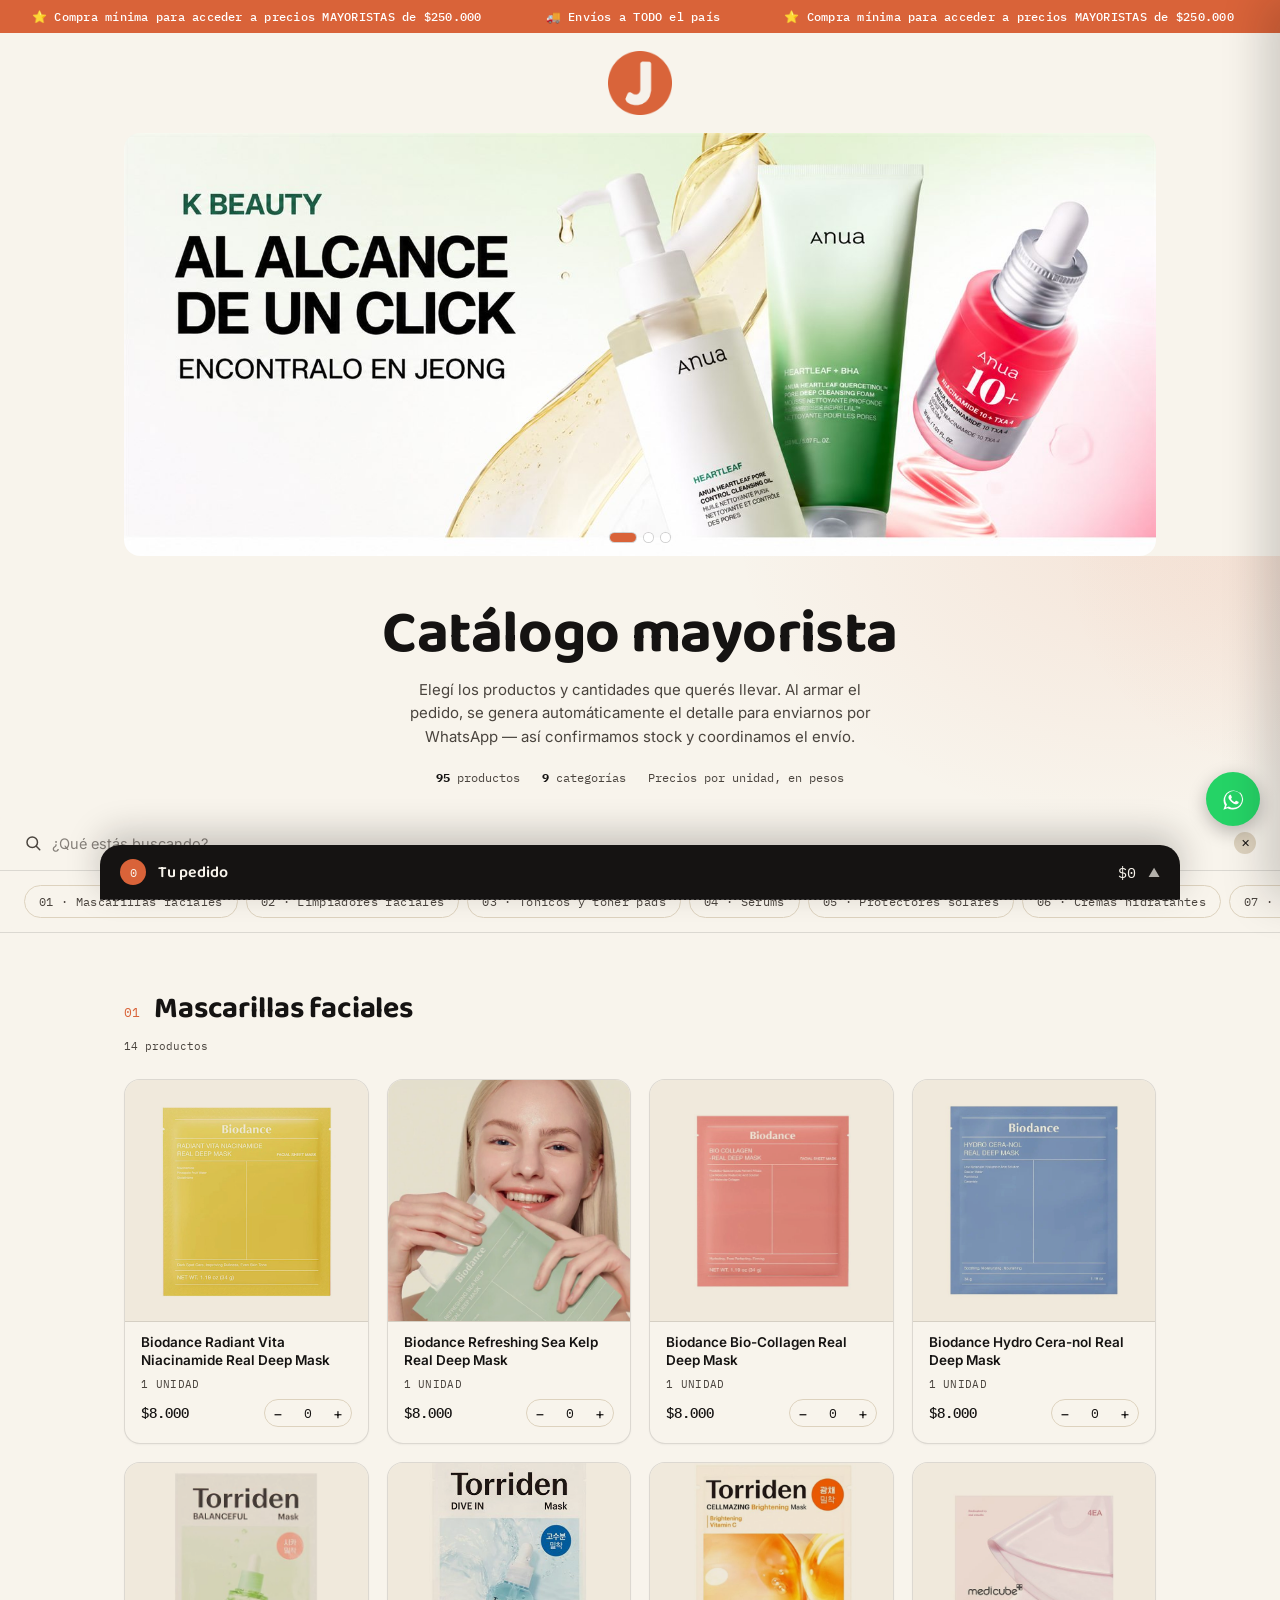
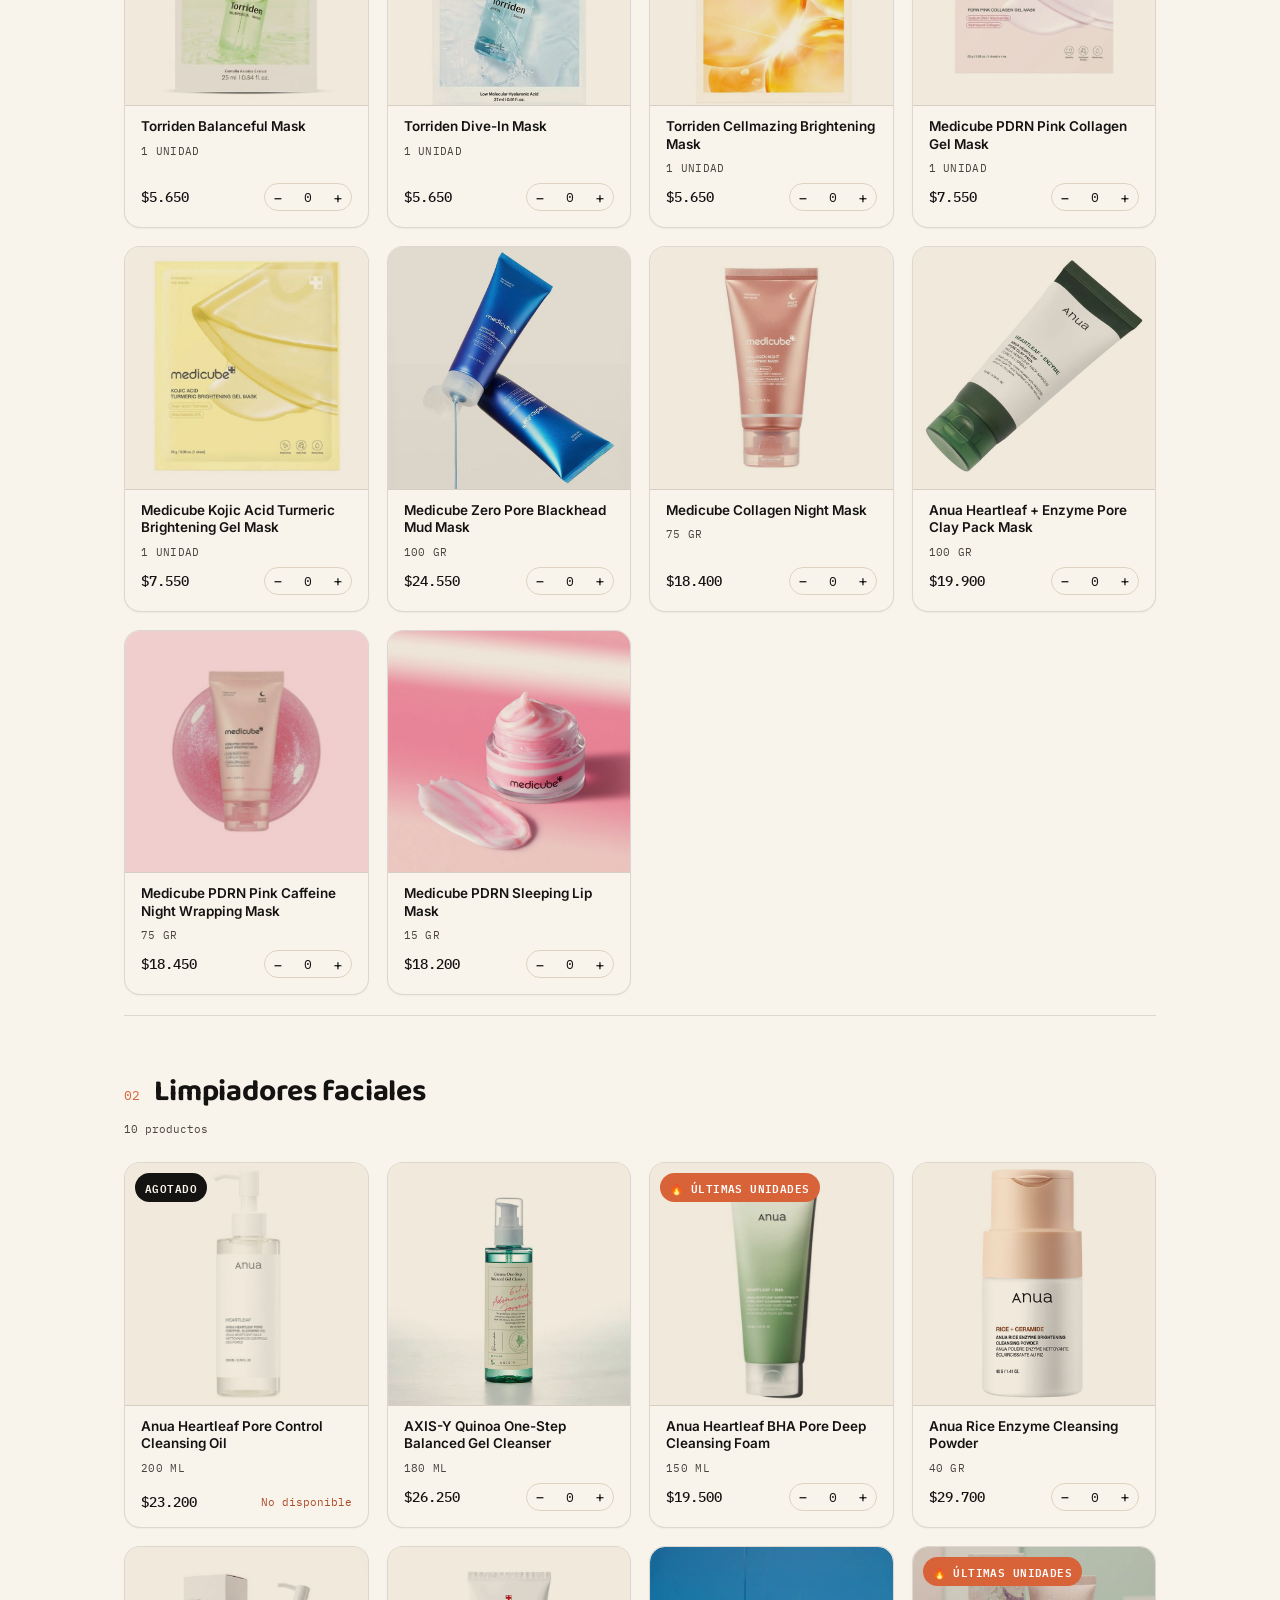
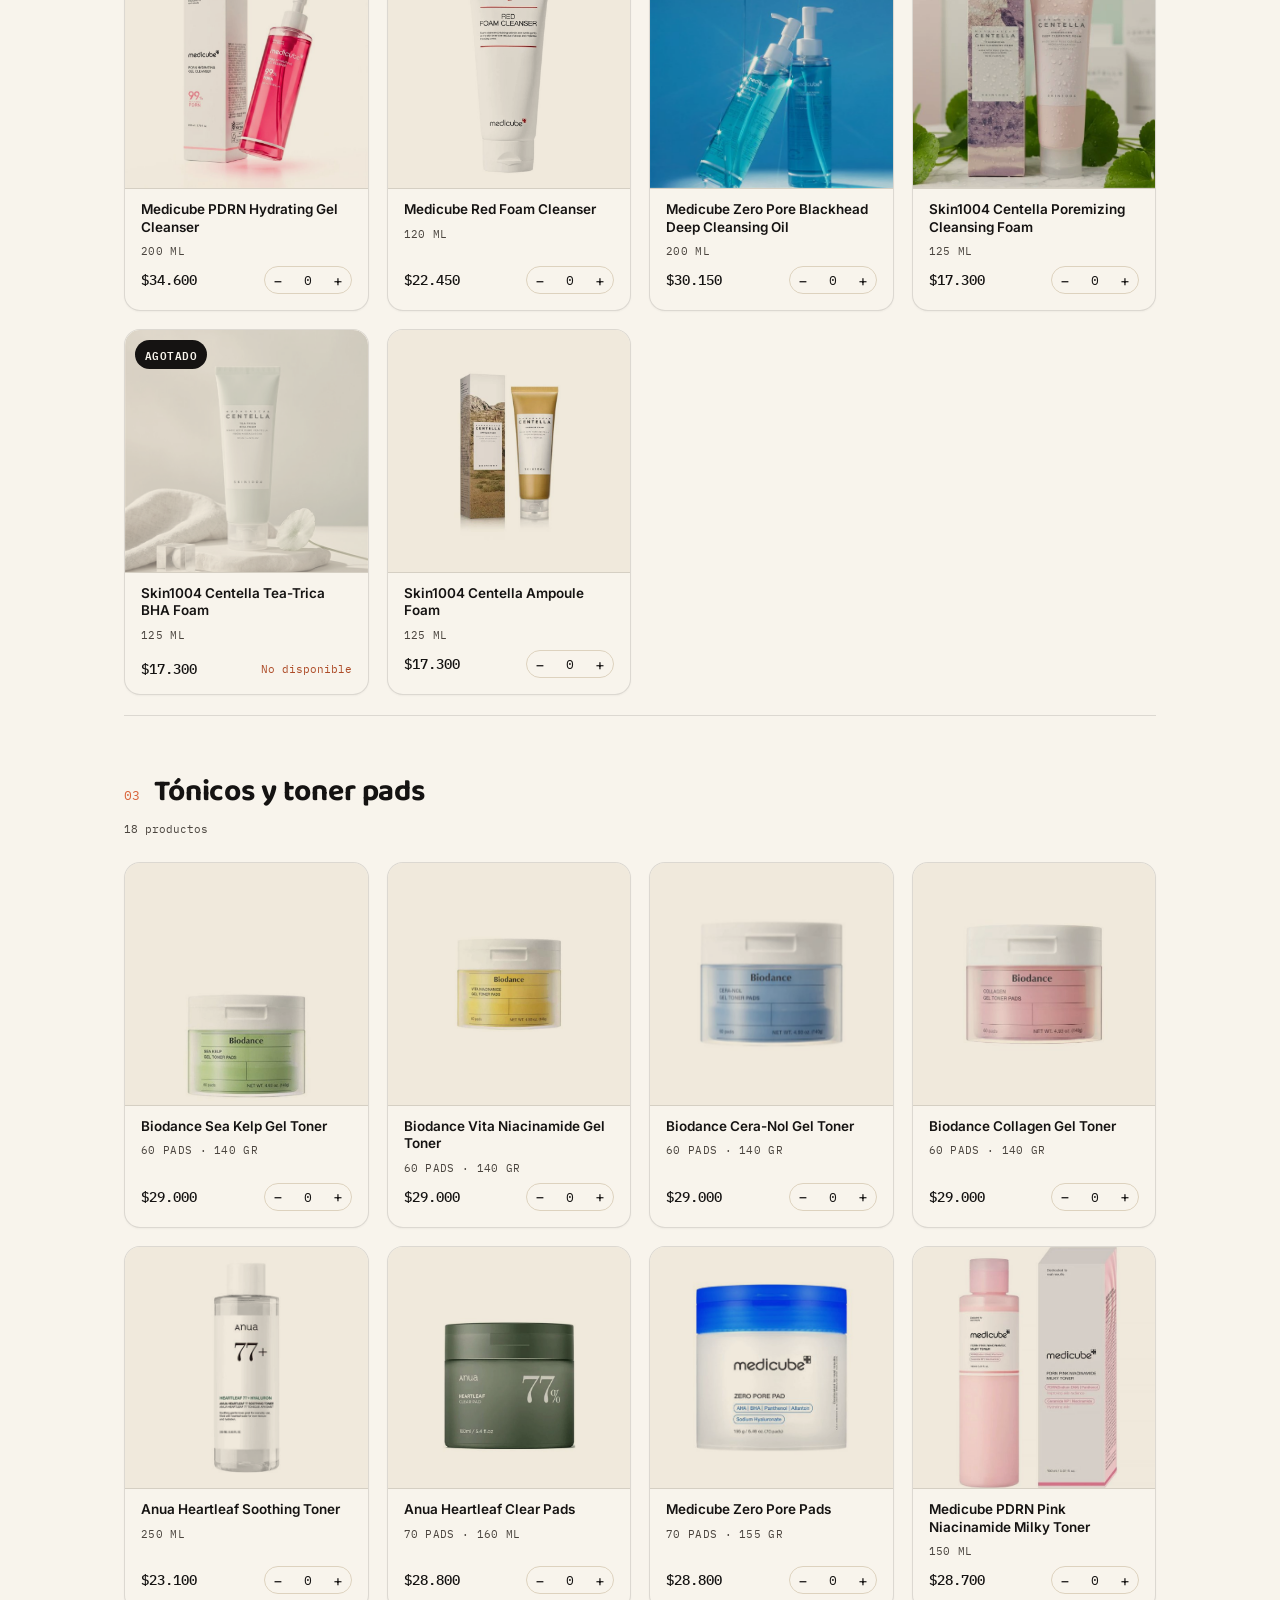
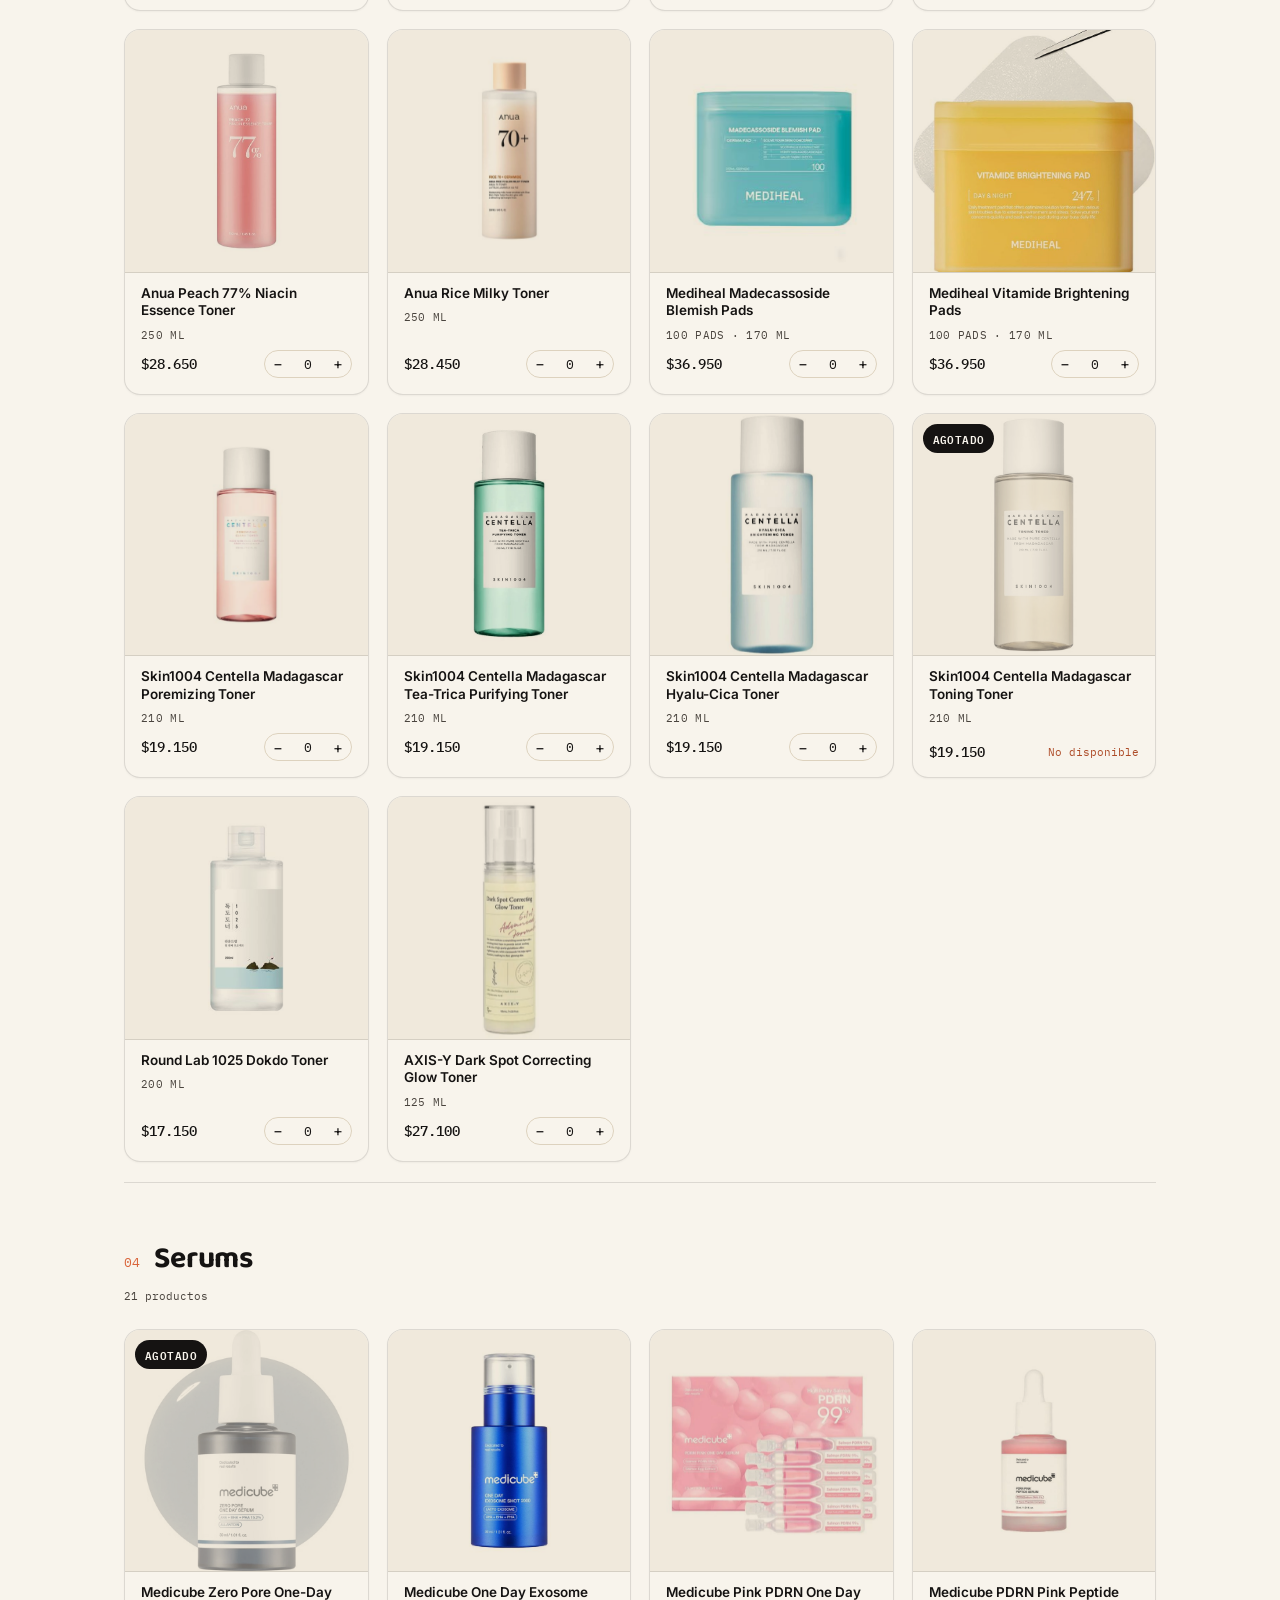
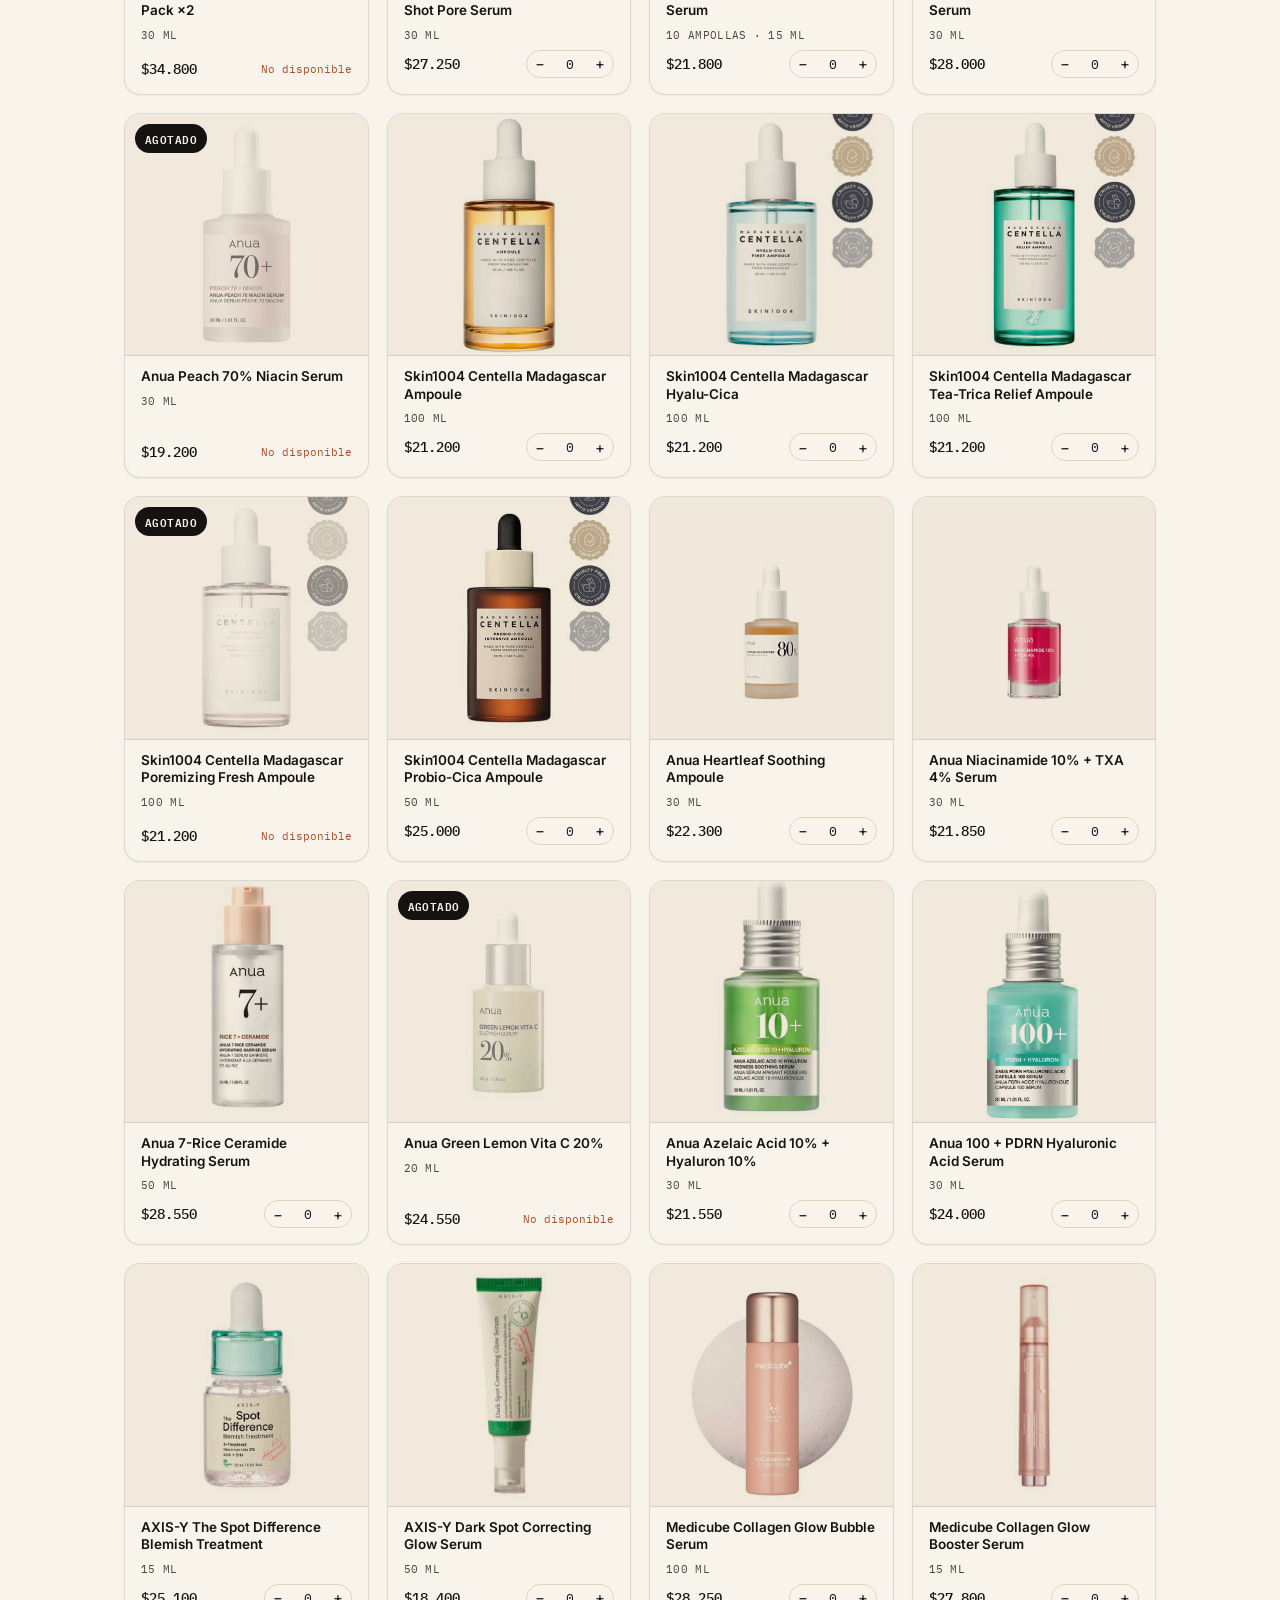
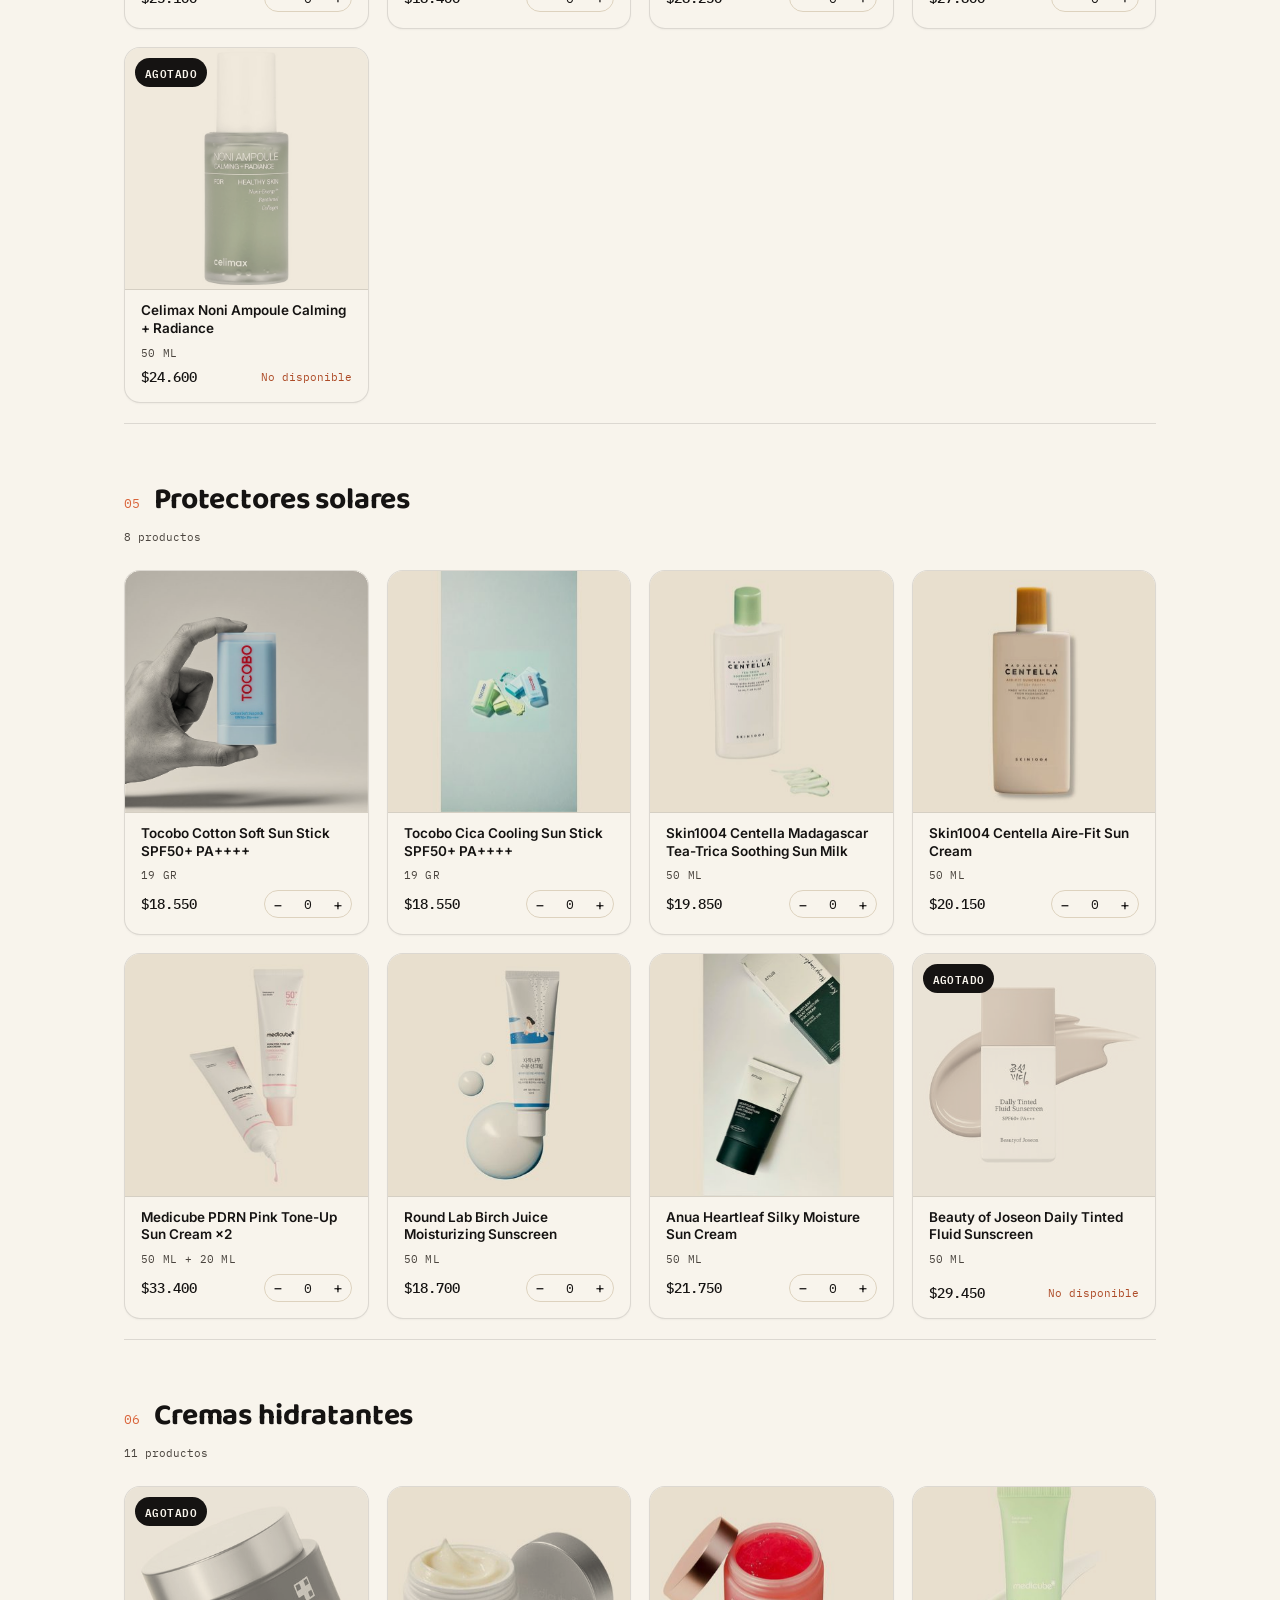
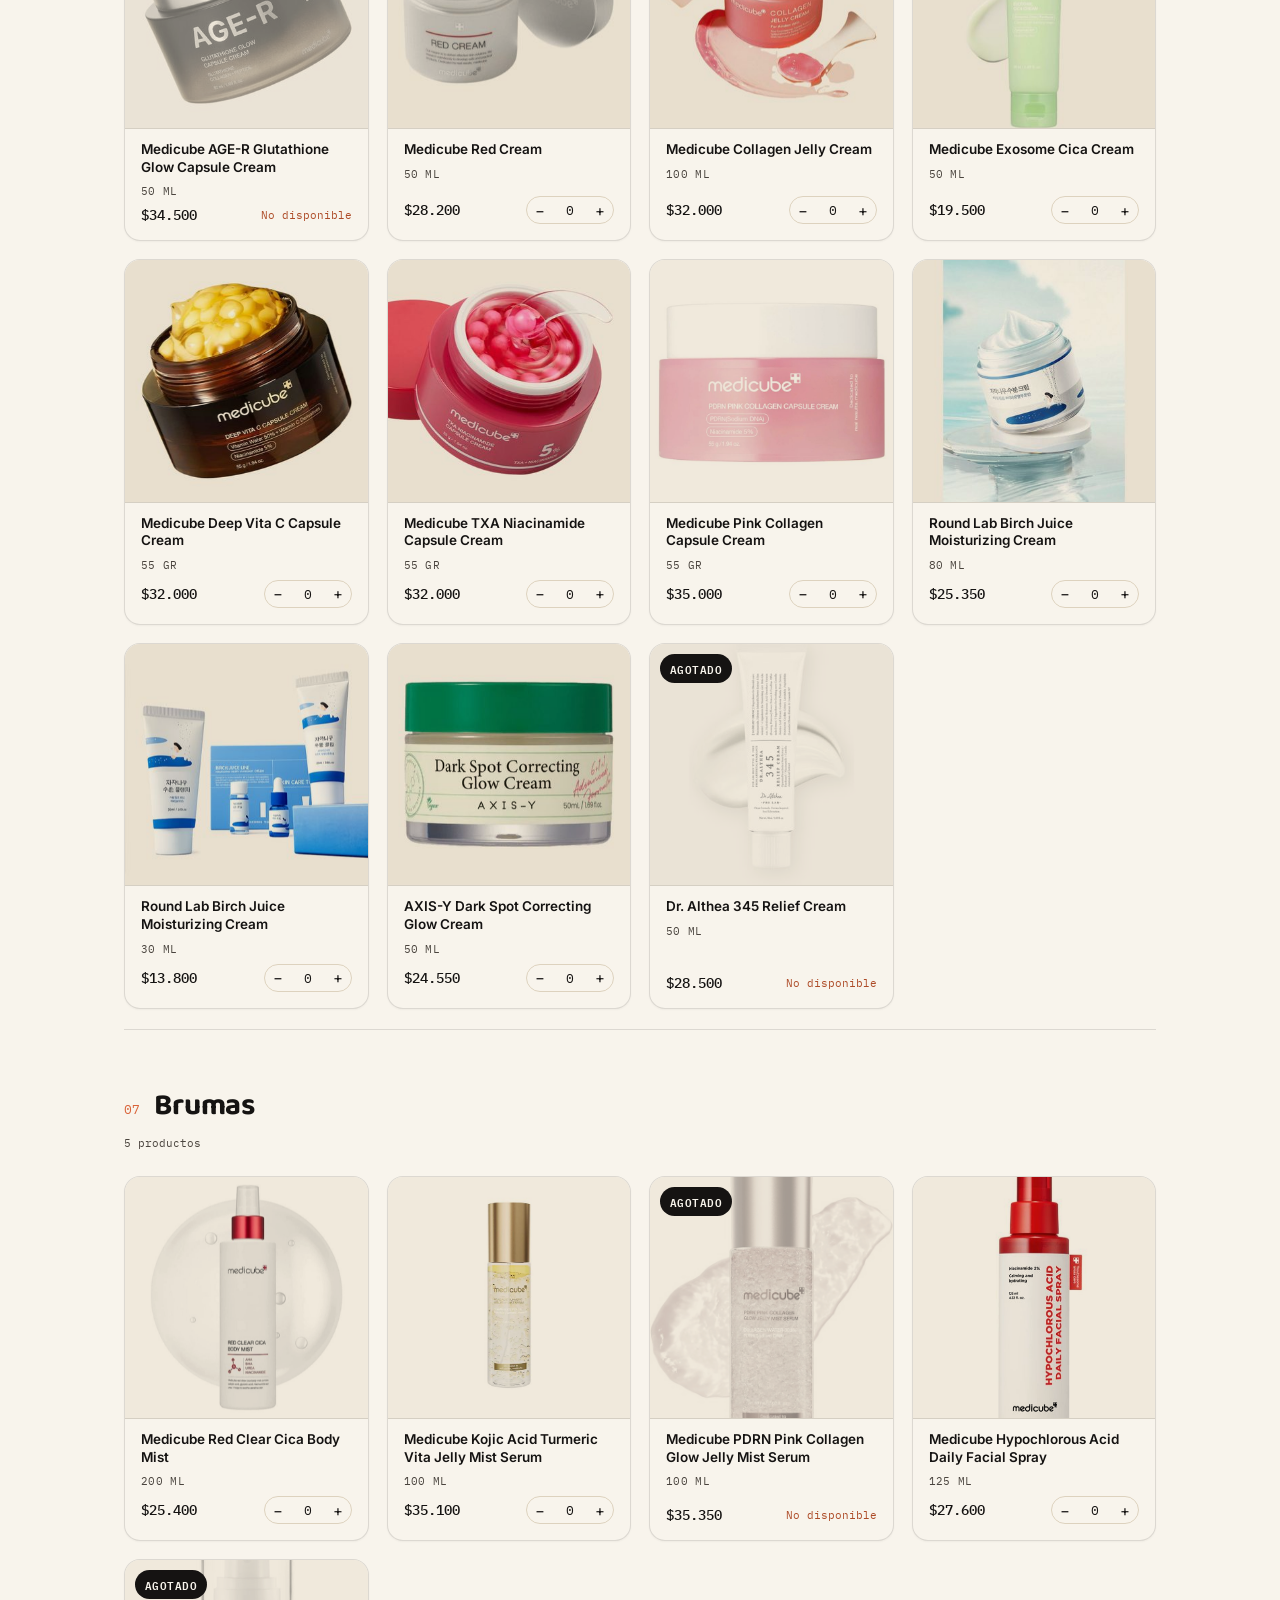
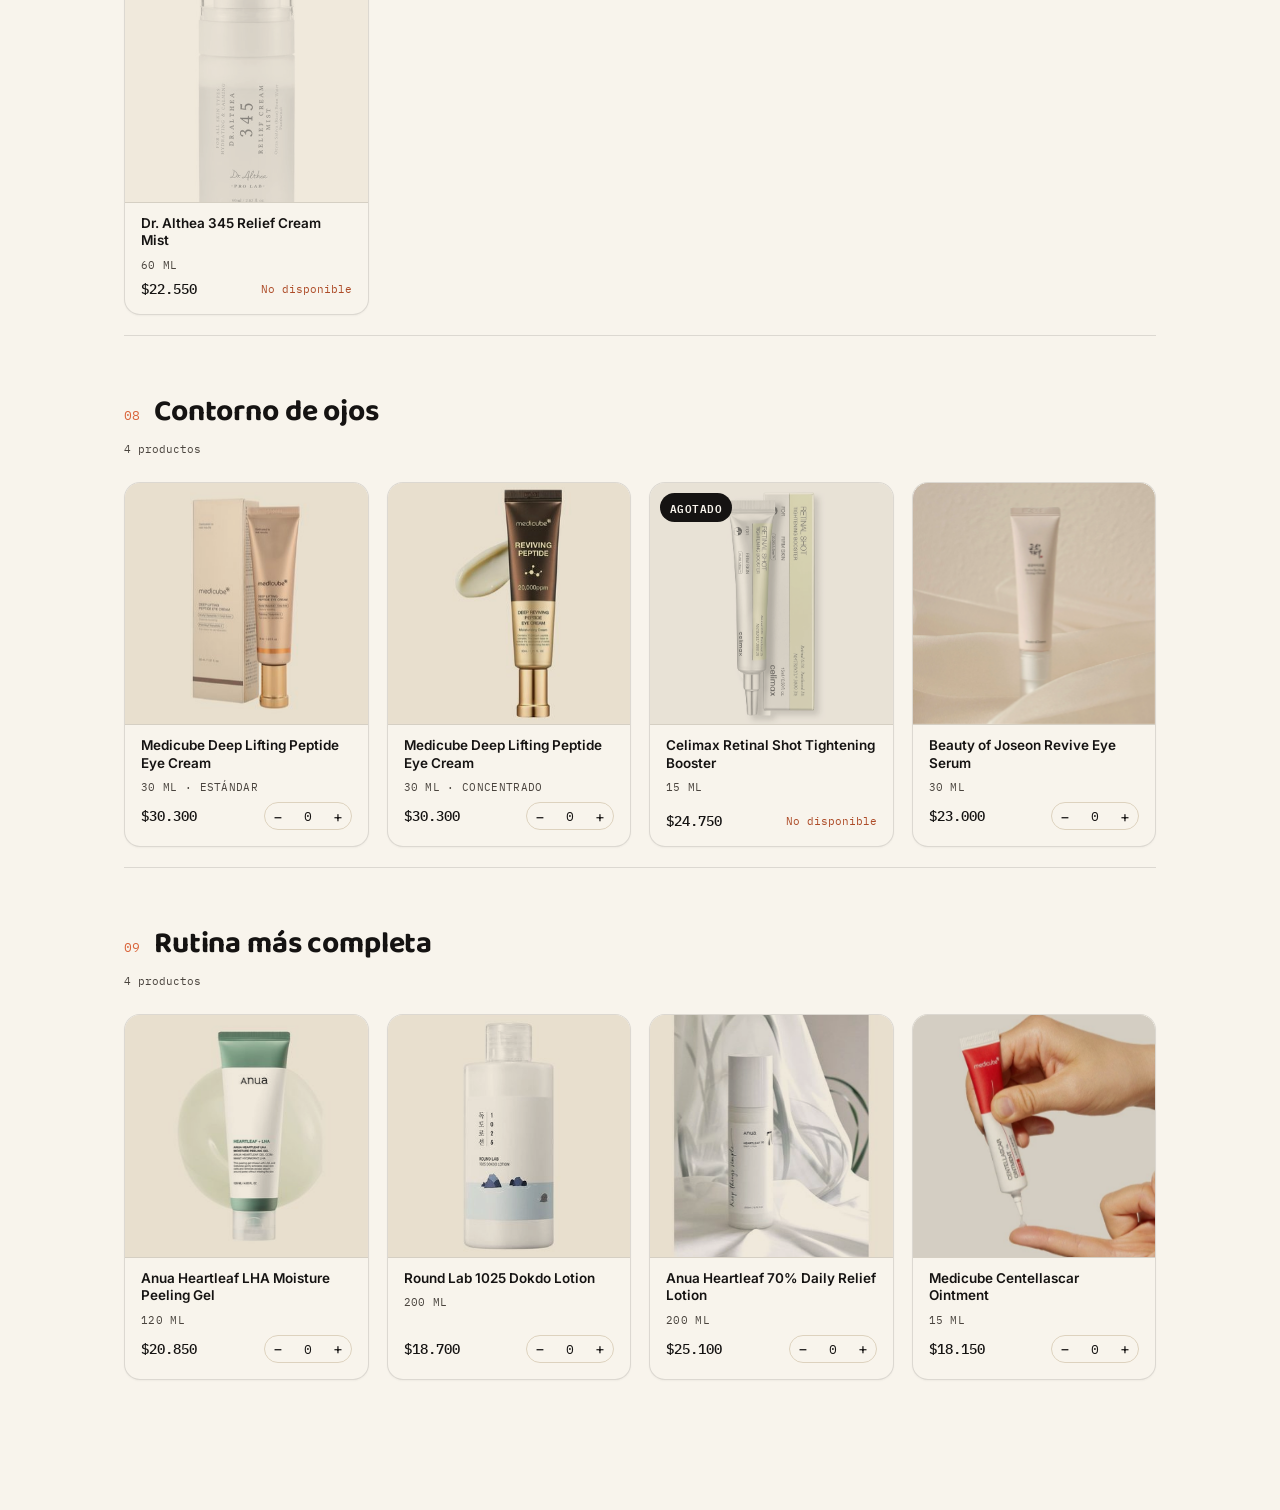
==== commit 8489c121: "Agregar carrusel de banners en la parte superior del sitio Tres banners (K-Beauty, PDRN Medicube, Ce" ====
--- a/index.html
+++ b/index.html
@@ -67,6 +67,15 @@
 <header class="site-header">
   <img src="images/jeong-isotipo.png" alt="jeong" class="site-logo">
 </header>
+
+<section class="banner" id="banner" aria-roledescription="carrusel" aria-label="Novedades">
+  <div class="banner-track" id="bannerTrack">
+    <div class="banner-slide"><img src="images/banner-1.jpg" alt="K Beauty al alcance de un click. Encontralo en Jeong" width="1600" height="656"></div>
+    <div class="banner-slide"><img src="images/banner-2.jpg" alt="Lo mejor del PDRN. Encontralo en Jeong" width="1600" height="656"></div>
+    <div class="banner-slide"><img src="images/banner-3.jpg" alt="Firmeza + glow. Retinal Shot de Celimax en Jeong" width="1600" height="656"></div>
+  </div>
+  <div class="banner-dots" id="bannerDots"></div>
+</section>
 
 <div class="hero">
   <h1>Catálogo mayorista</h1>
--- a/css/styles.css
+++ b/css/styles.css
@@ -61,6 +61,64 @@
     height:64px;
     width:64px;
     display:block;
+  }
+
+  /* BANNER CARRUSEL */
+  .banner{
+    position:relative;
+    width:100%;
+    max-width:1080px;
+    margin:0 auto;
+  }
+  .banner-track{
+    display:flex;
+    overflow-x:auto;
+    scroll-snap-type:x mandatory;
+    scrollbar-width:none;
+    -webkit-overflow-scrolling:touch;
+  }
+  .banner-track::-webkit-scrollbar{display:none;}
+  .banner-slide{
+    flex:0 0 100%;
+    scroll-snap-align:start;
+  }
+  .banner-slide img{
+    display:block;
+    width:100%;
+    height:auto;
+  }
+  .banner-dots{
+    position:absolute;
+    left:0;
+    right:0;
+    bottom:12px;
+    display:flex;
+    justify-content:center;
+    gap:8px;
+    pointer-events:none;
+  }
+  .banner-dot{
+    position:relative;
+    width:9px;
+    height:9px;
+    padding:0;
+    border:none;
+    border-radius:100px;
+    background:rgba(255,255,255,0.9);
+    box-shadow:0 0 0 1px rgba(21,19,18,0.18);
+    cursor:pointer;
+    pointer-events:auto;
+    transition:width .25s ease, background .25s ease;
+  }
+  .banner-dot::after{content:"";position:absolute;inset:-8px;}
+  .banner-dot.active{
+    width:26px;
+    background:var(--coral);
+  }
+  @media (min-width:641px){
+    .banner{padding:0 24px;}
+    .banner-track{border-radius:16px;}
+    .banner-dots{bottom:14px;}
   }
 
   /* HERO */
@@ -828,6 +886,7 @@
     font-weight:600;
     color:var(--coral-dark);
   }
+  .panel-last-units[hidden]{display:none;}
   .panel-last-units{
     display:inline-block;
     margin:14px 0 0;
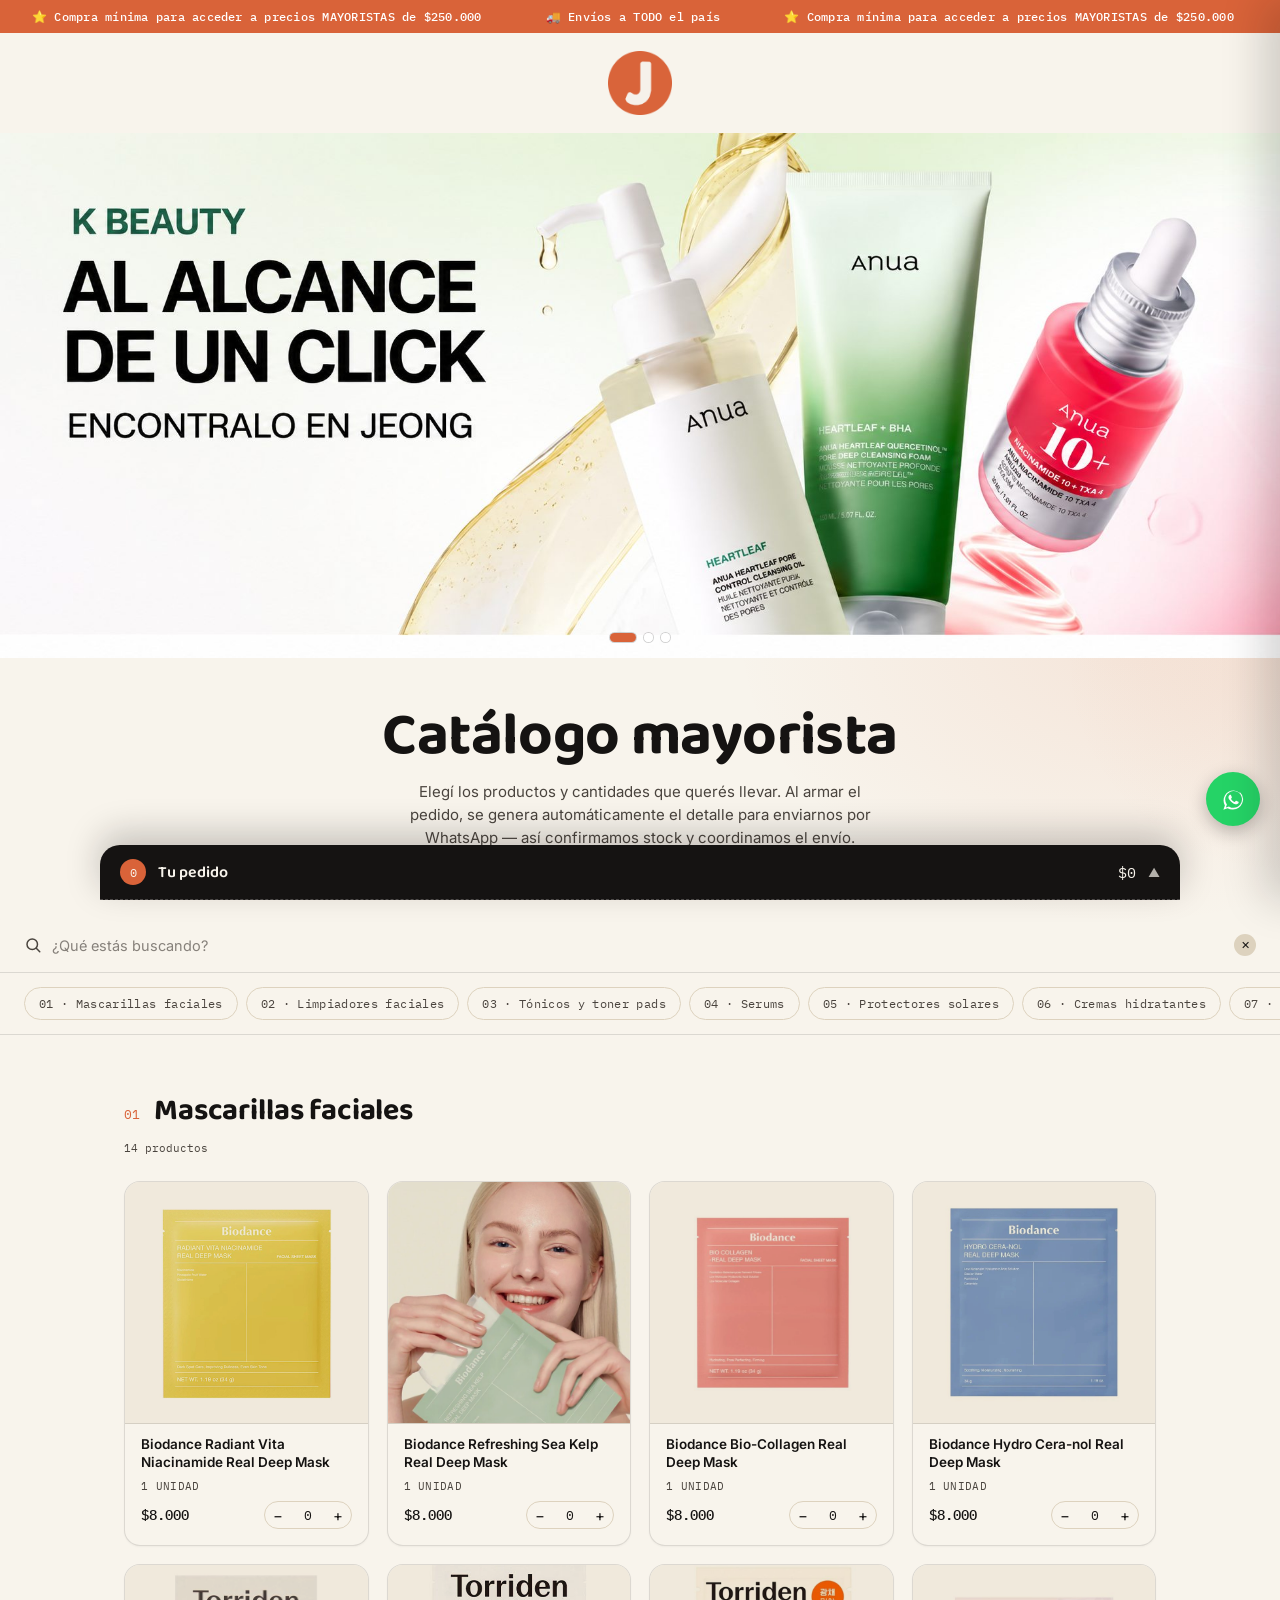
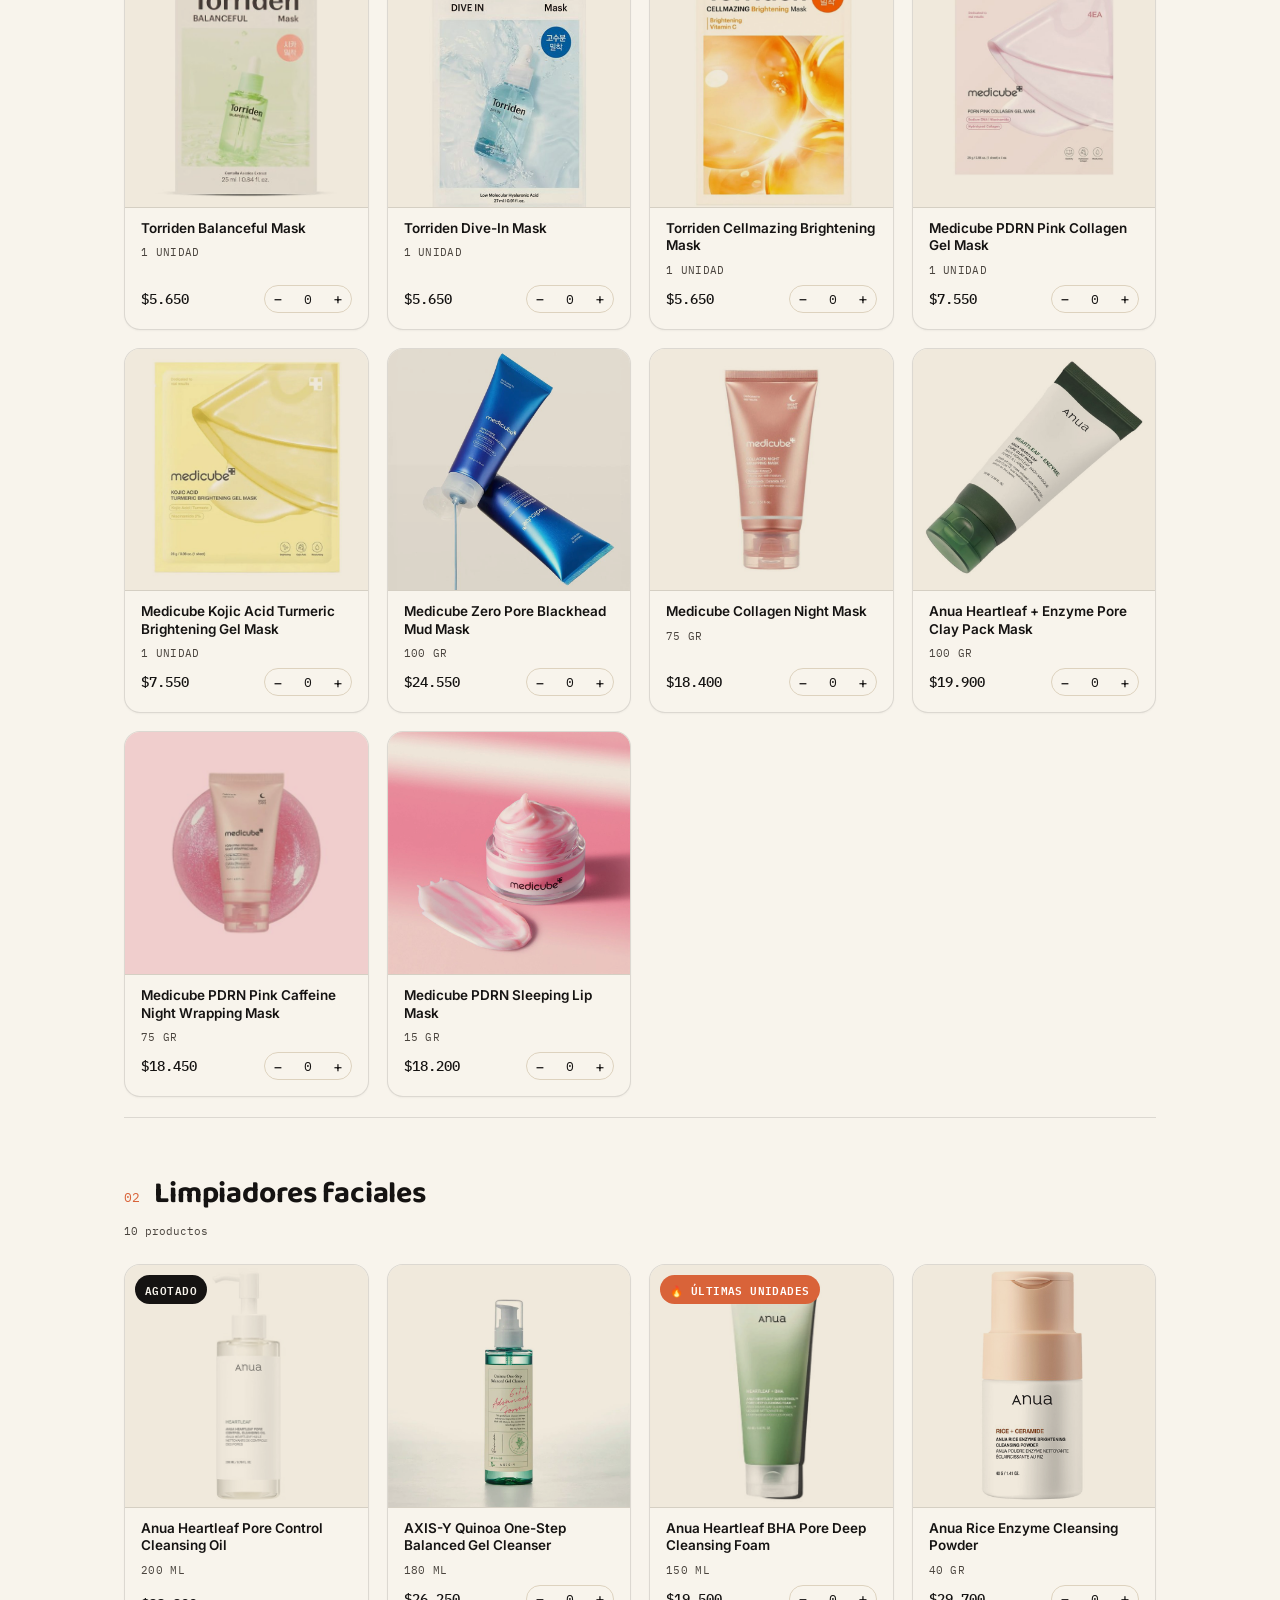
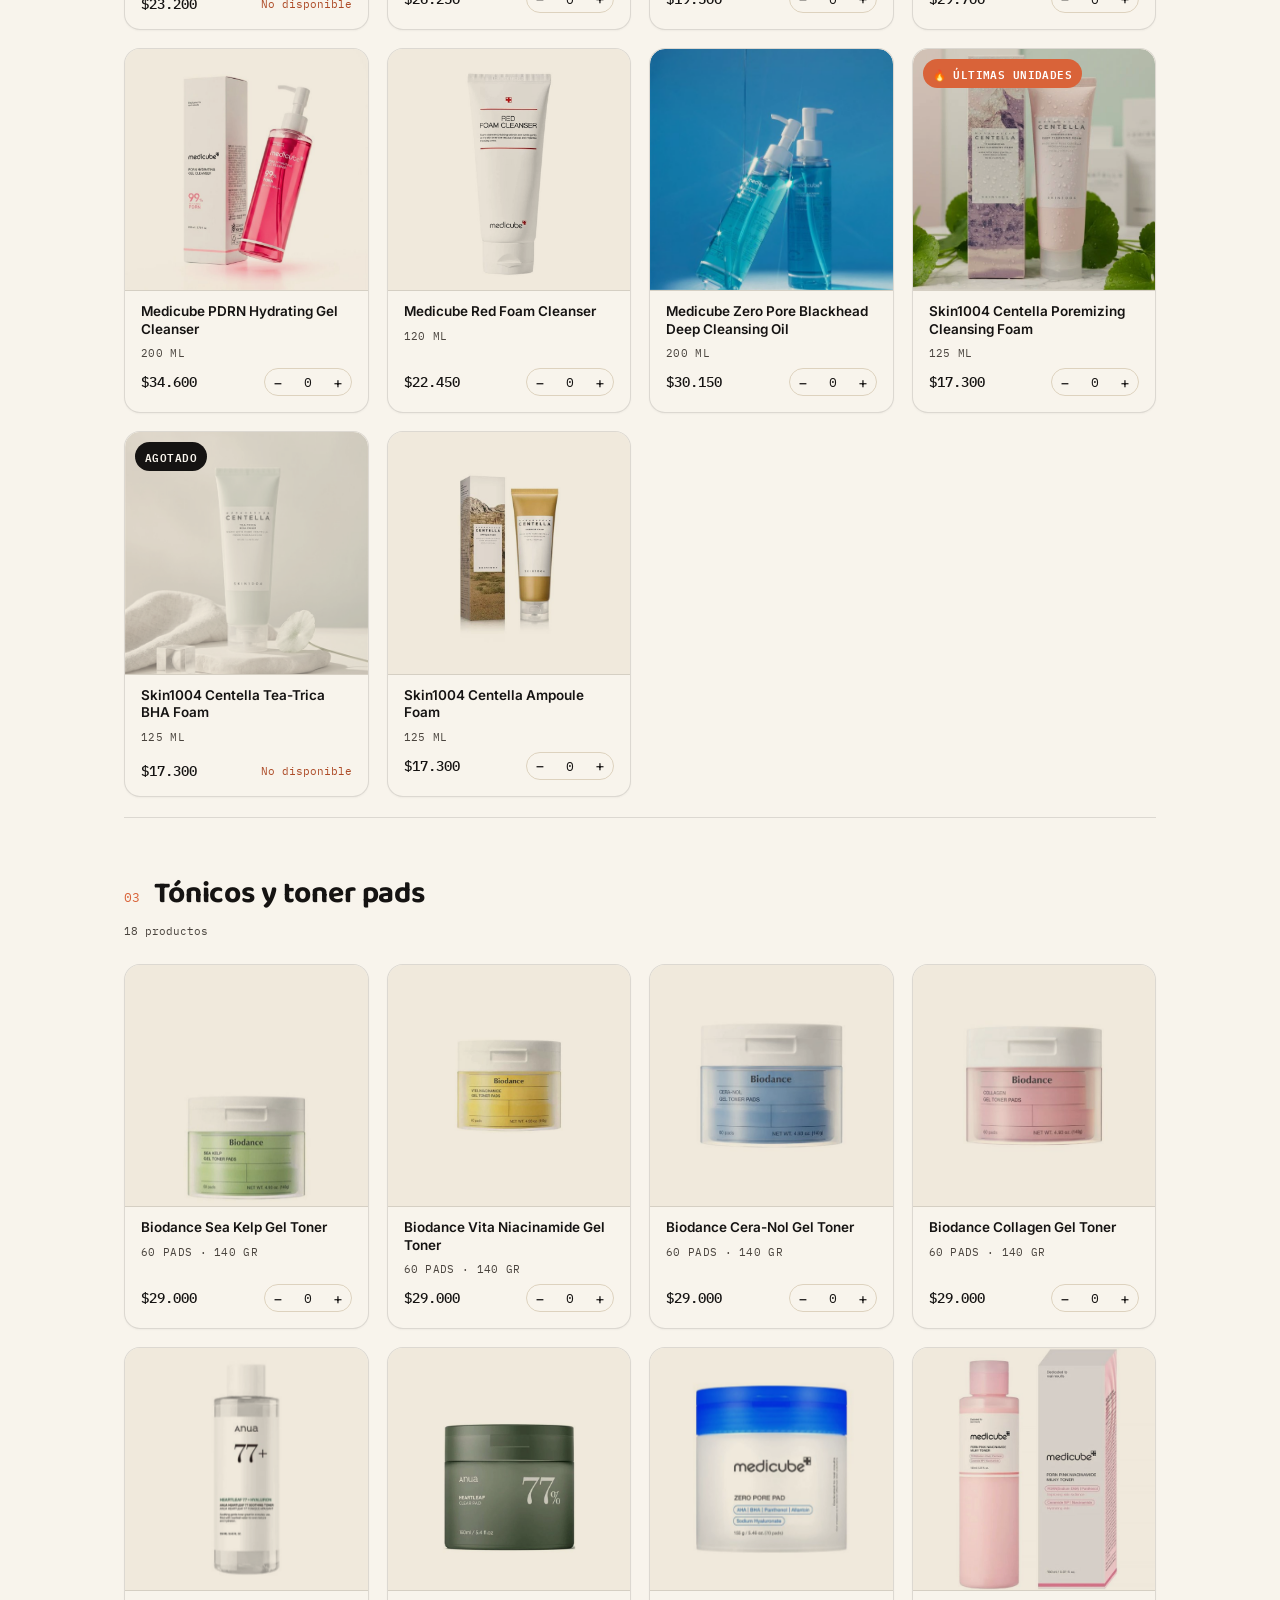
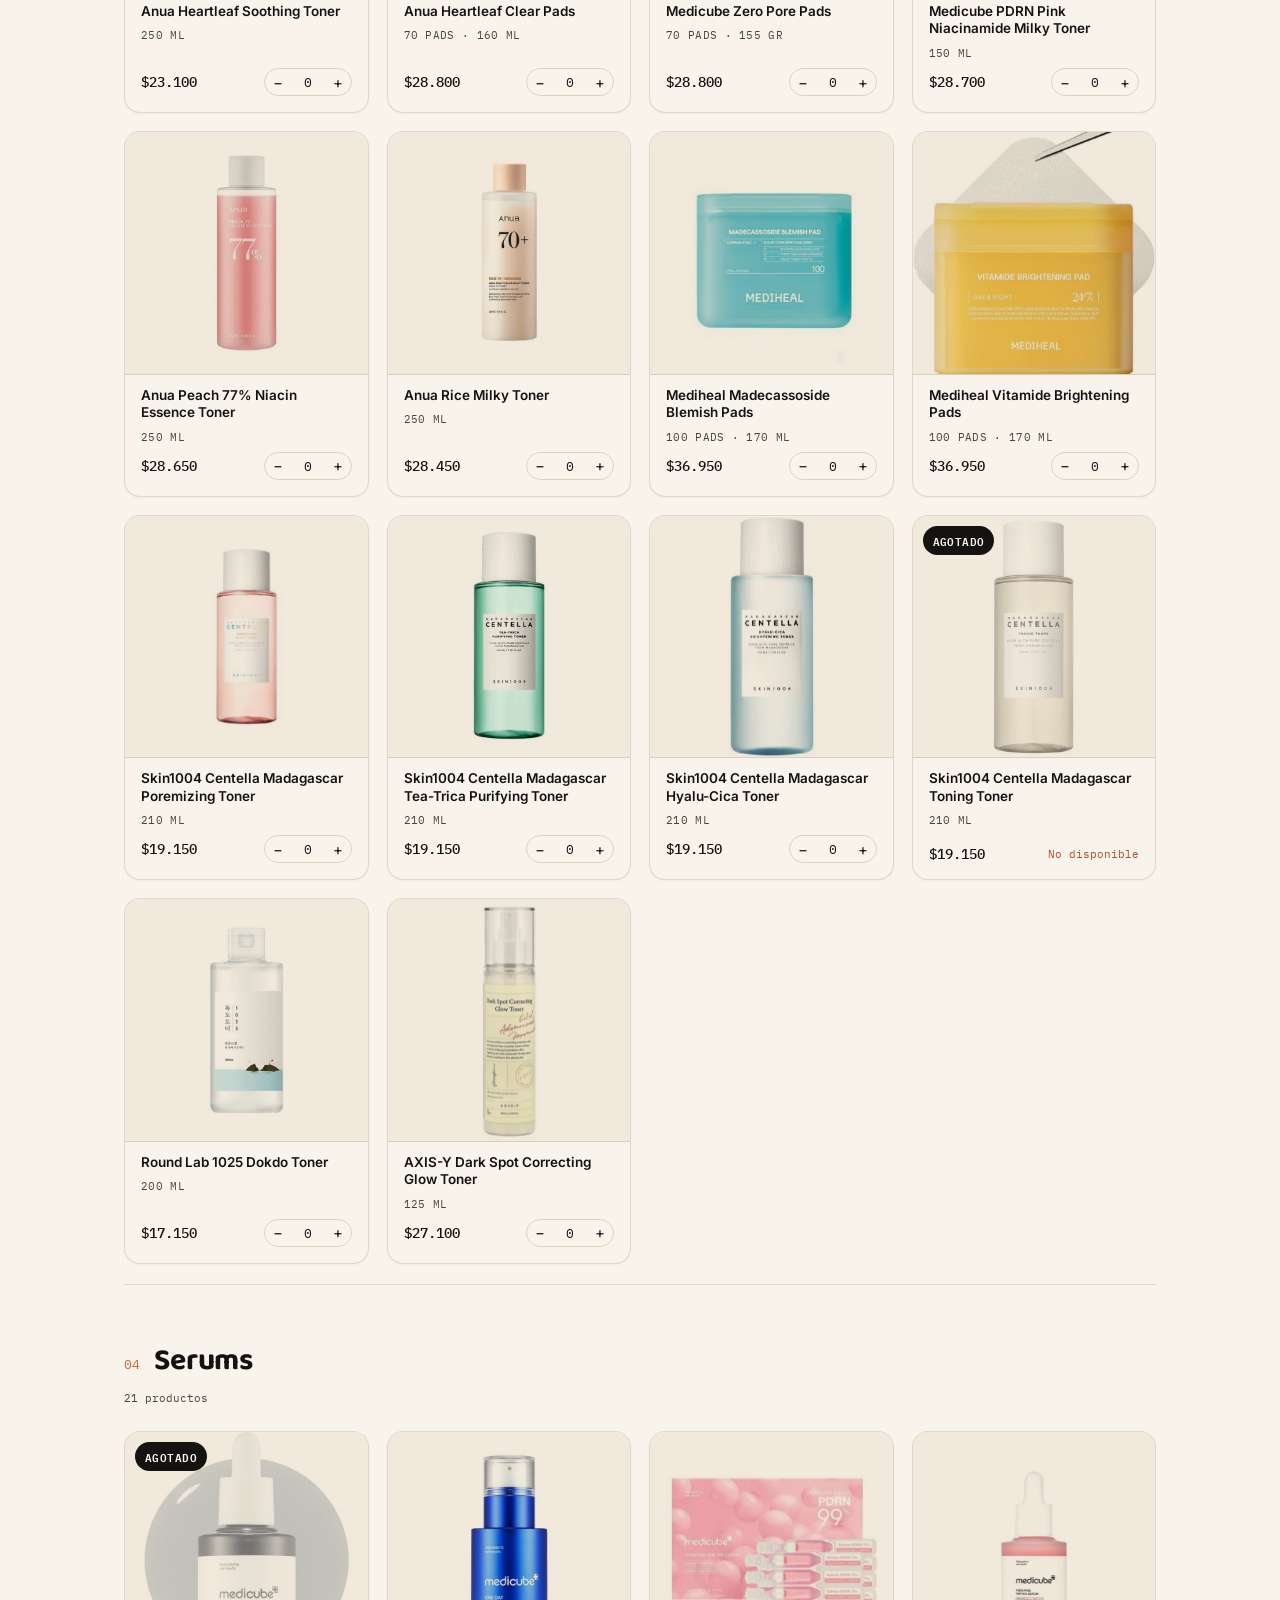
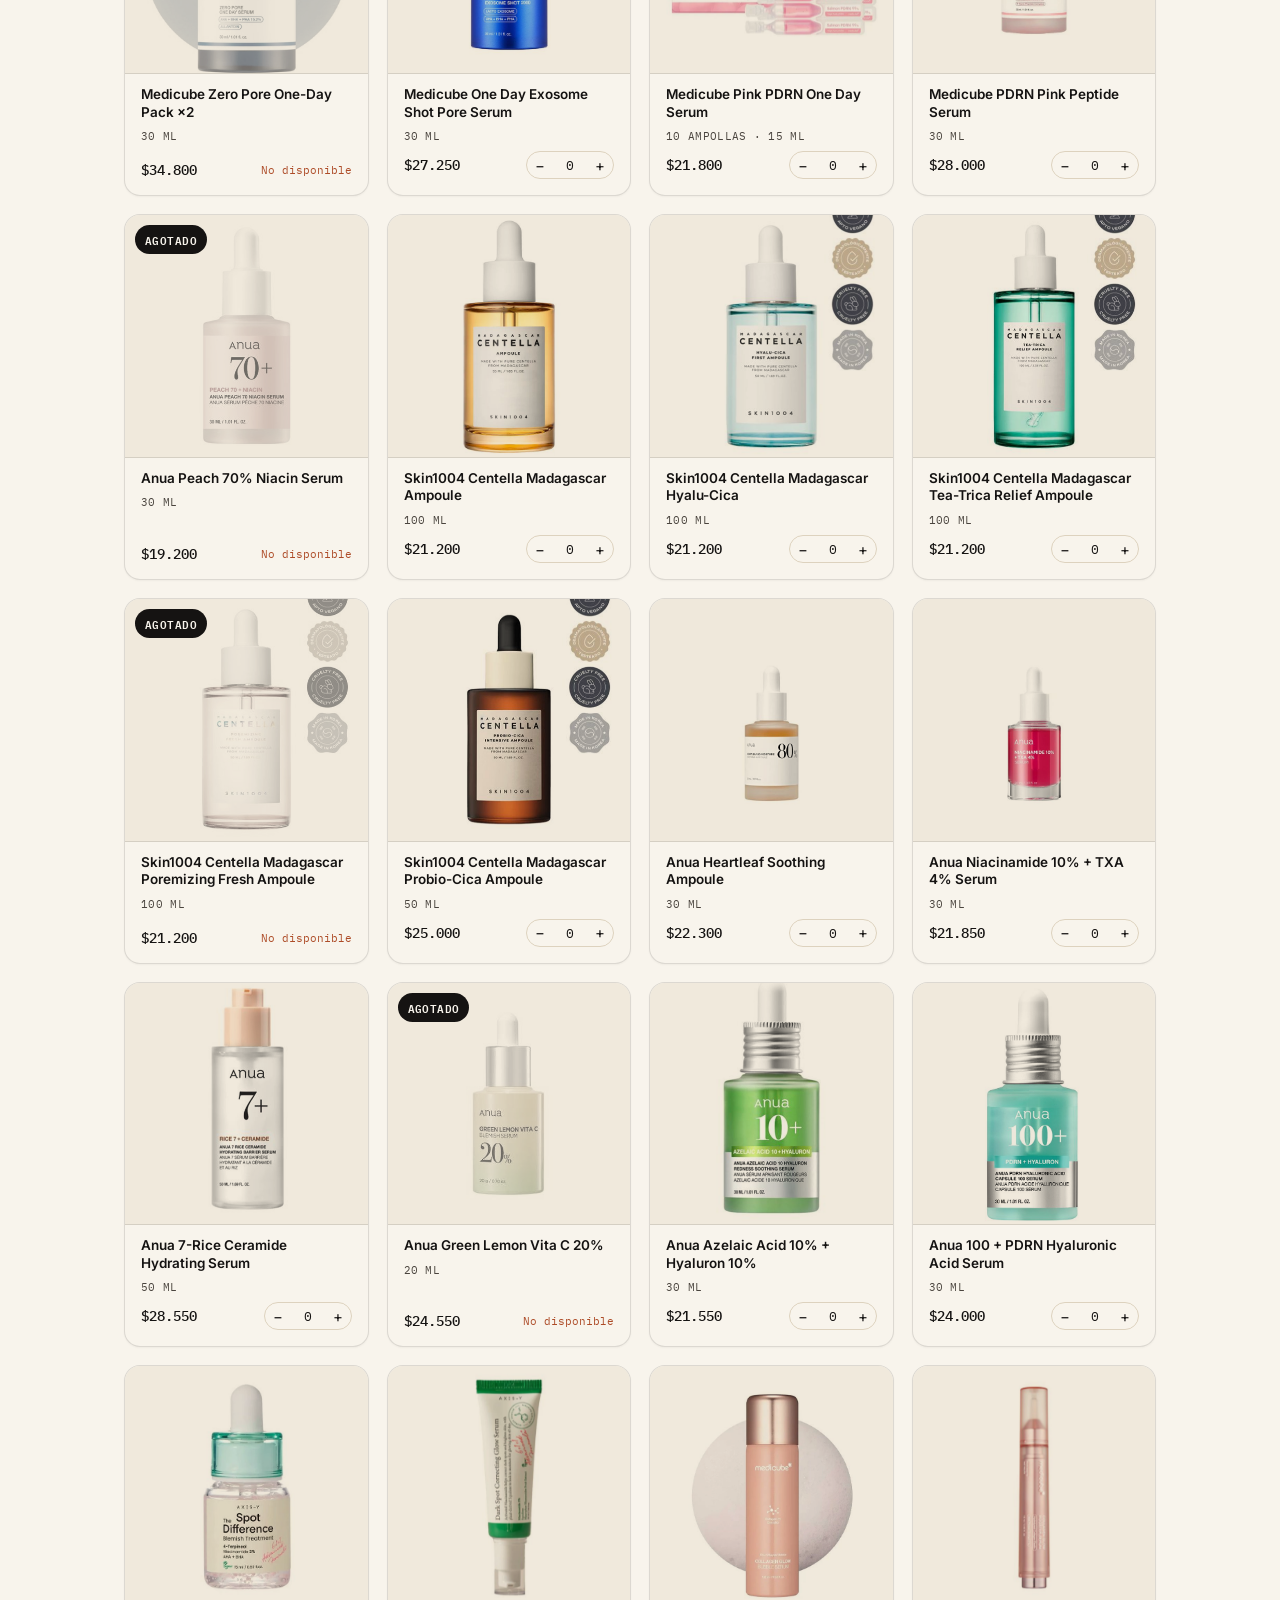
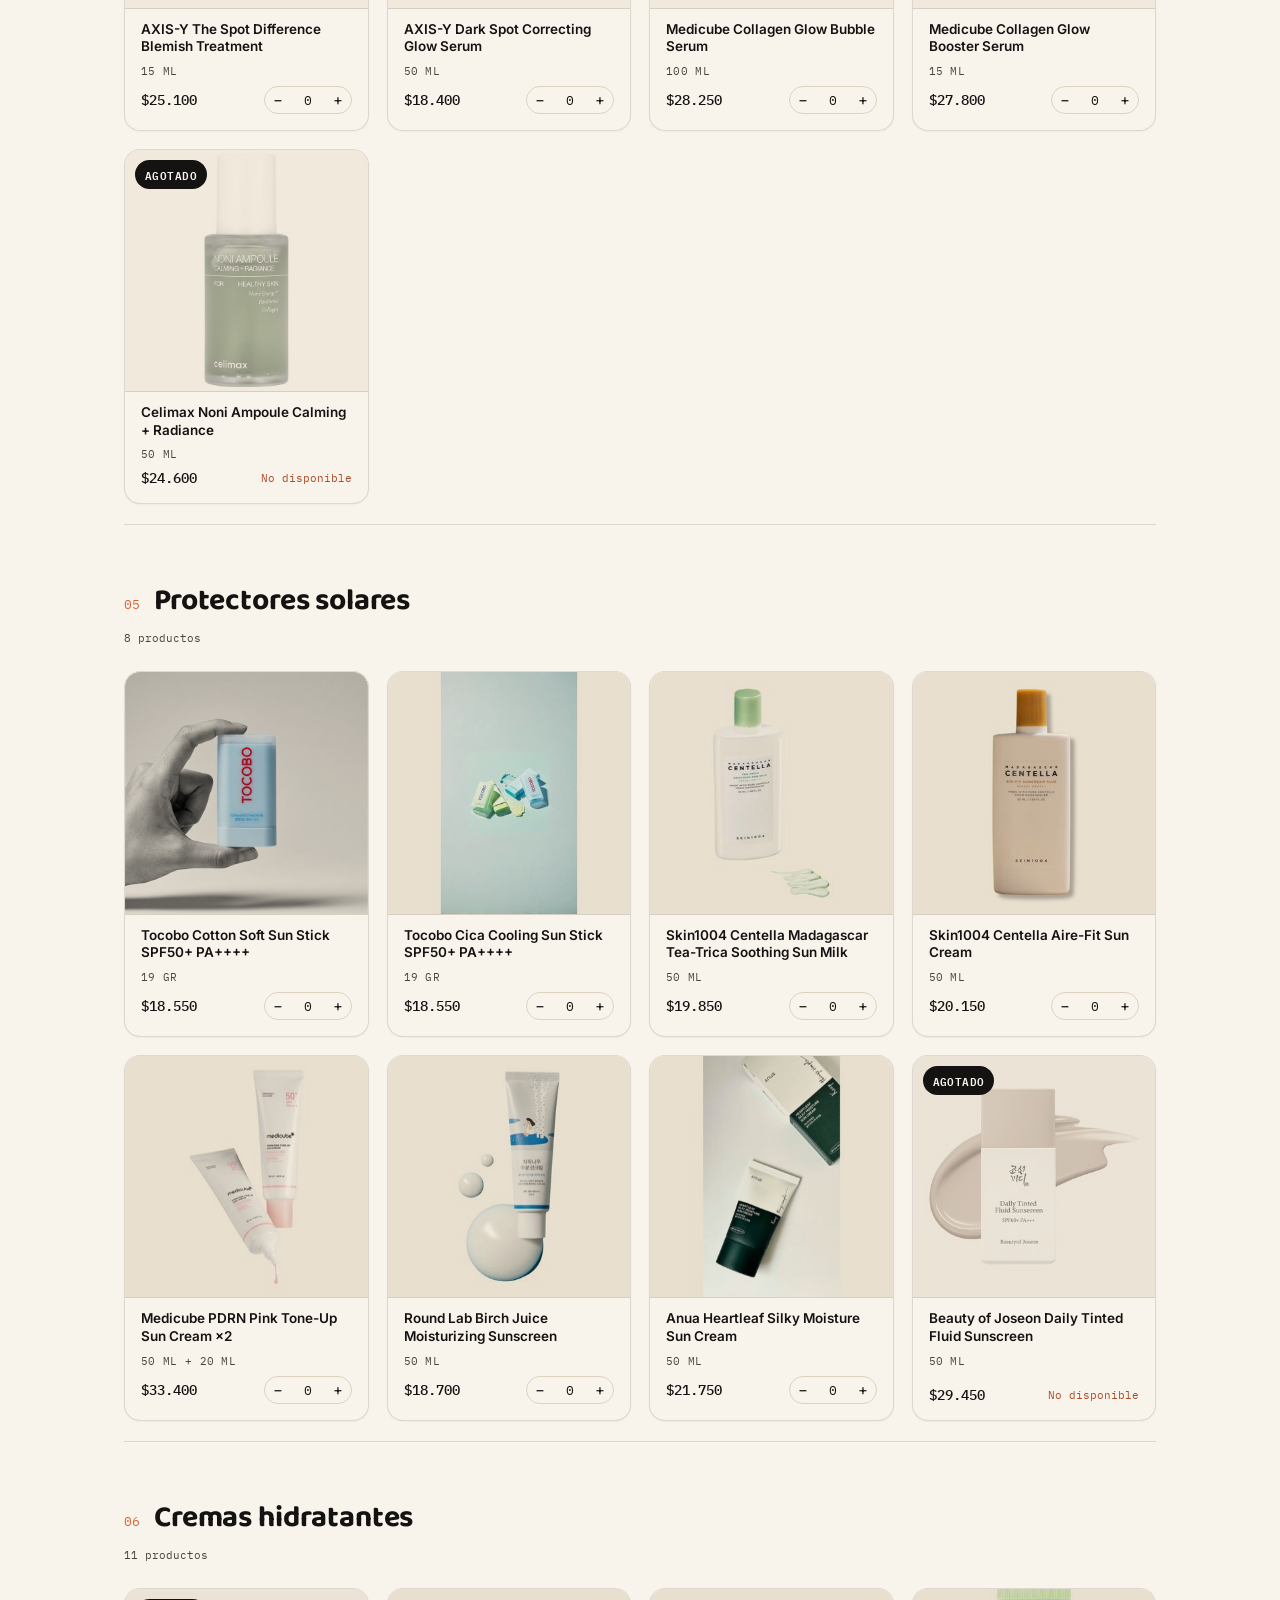
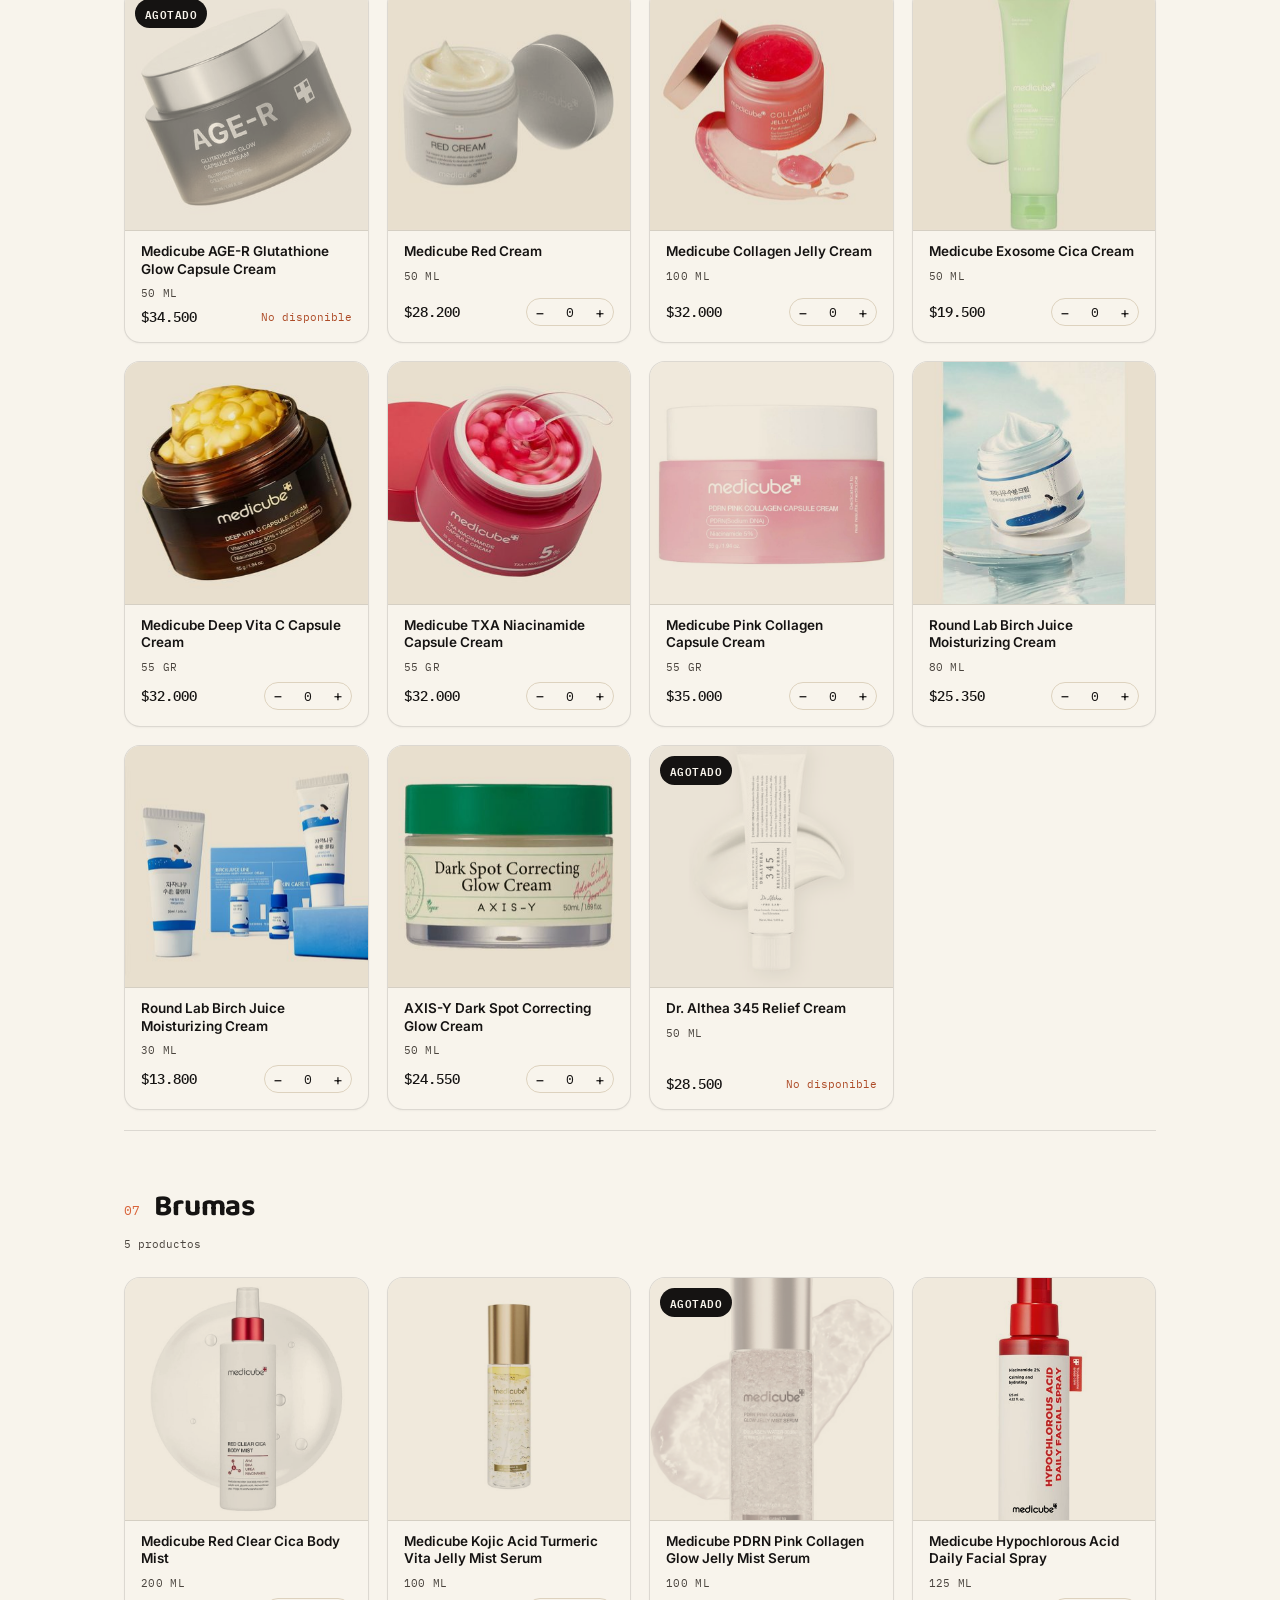
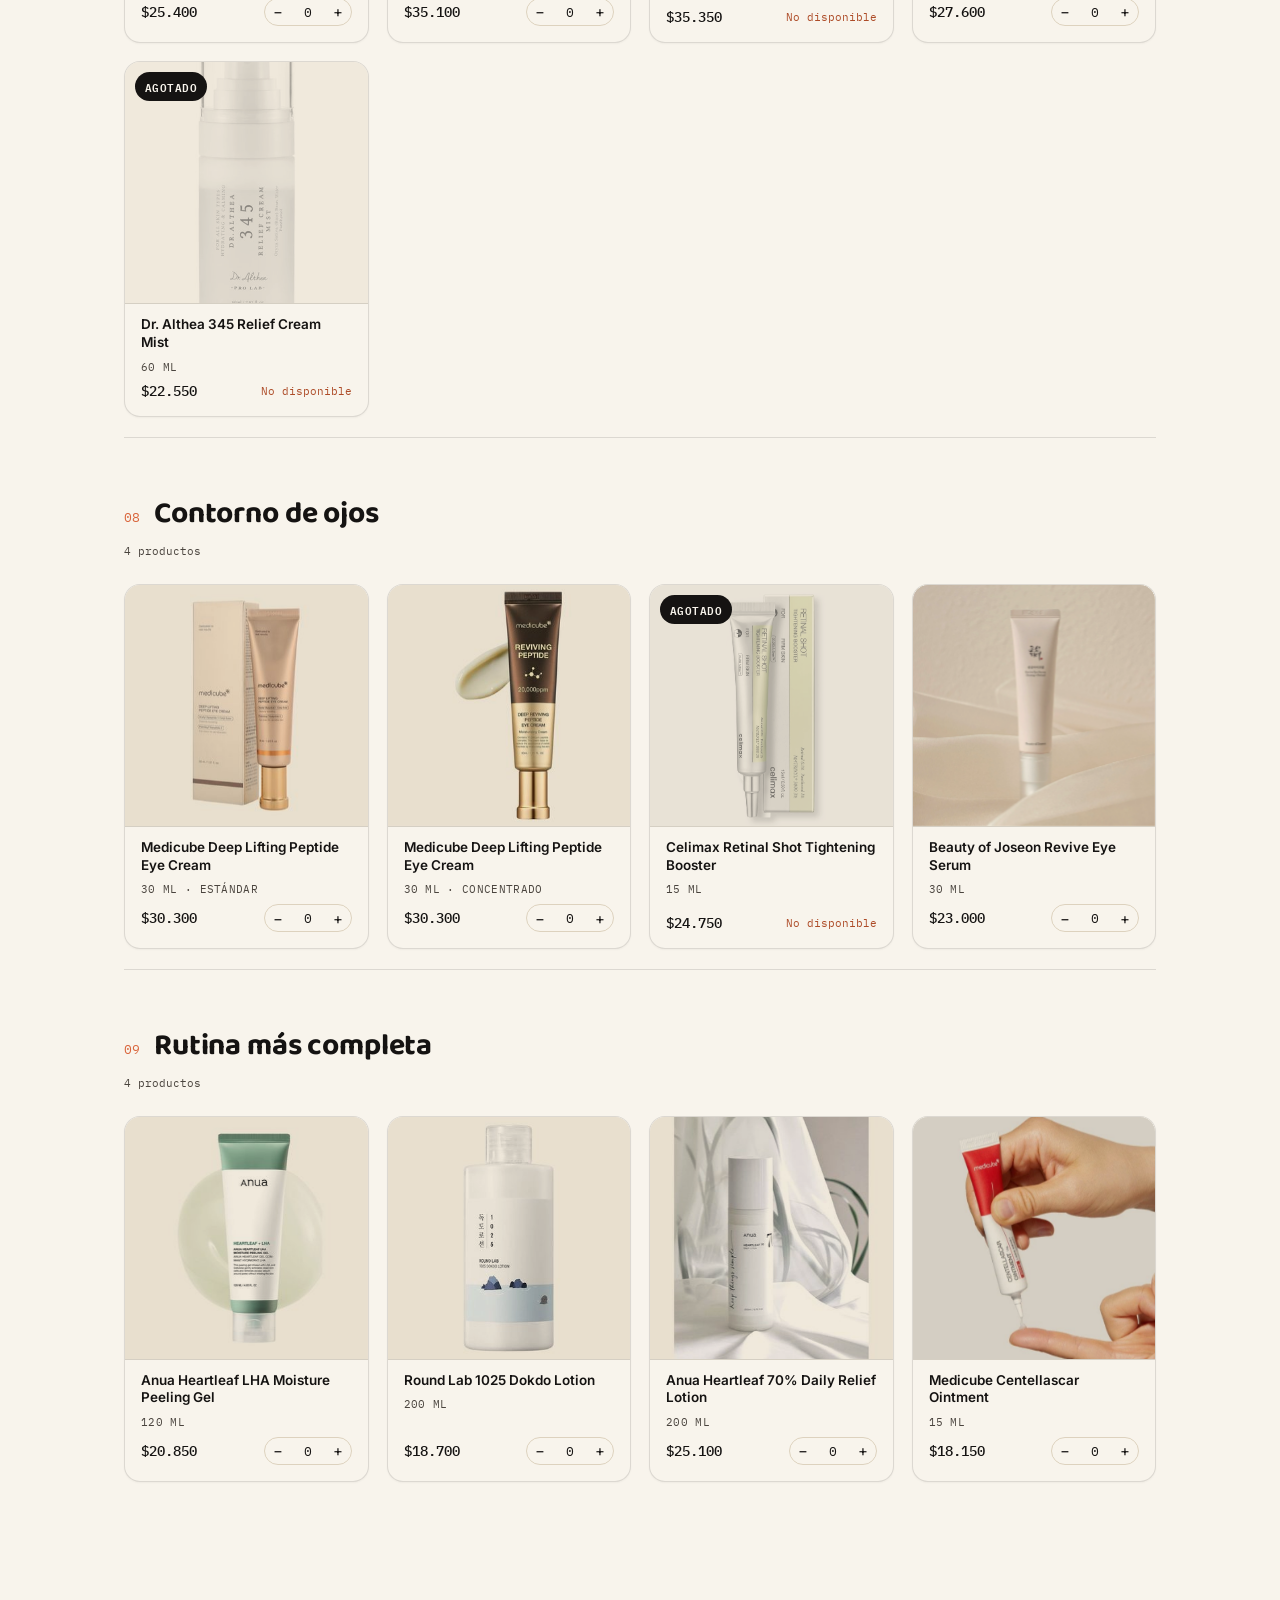
==== commit c92d6d75: "Banner a ancho completo de pantalla Se saca el limite de 1080px, los margenes y los bordes redondead" ====
--- a/index.html
+++ b/index.html
@@ -70,9 +70,9 @@
 
 <section class="banner" id="banner" aria-roledescription="carrusel" aria-label="Novedades">
   <div class="banner-track" id="bannerTrack">
-    <div class="banner-slide"><img src="images/banner-1.jpg" alt="K Beauty al alcance de un click. Encontralo en Jeong" width="1600" height="656"></div>
-    <div class="banner-slide"><img src="images/banner-2.jpg" alt="Lo mejor del PDRN. Encontralo en Jeong" width="1600" height="656"></div>
-    <div class="banner-slide"><img src="images/banner-3.jpg" alt="Firmeza + glow. Retinal Shot de Celimax en Jeong" width="1600" height="656"></div>
+    <div class="banner-slide"><img src="images/banner-1.jpg" alt="K Beauty al alcance de un click. Encontralo en Jeong" width="1958" height="803"></div>
+    <div class="banner-slide"><img src="images/banner-2.jpg" alt="Lo mejor del PDRN. Encontralo en Jeong" width="1958" height="803"></div>
+    <div class="banner-slide"><img src="images/banner-3.jpg" alt="Firmeza + glow. Retinal Shot de Celimax en Jeong" width="1958" height="803"></div>
   </div>
   <div class="banner-dots" id="bannerDots"></div>
 </section>
--- a/css/styles.css
+++ b/css/styles.css
@@ -67,7 +67,7 @@
   .banner{
     position:relative;
     width:100%;
-    max-width:1080px;
+    max-width:1920px;
     margin:0 auto;
   }
   .banner-track{
@@ -116,9 +116,7 @@
     background:var(--coral);
   }
   @media (min-width:641px){
-    .banner{padding:0 24px;}
-    .banner-track{border-radius:16px;}
-    .banner-dots{bottom:14px;}
+    .banner-dots{bottom:16px;}
   }
 
   /* HERO */
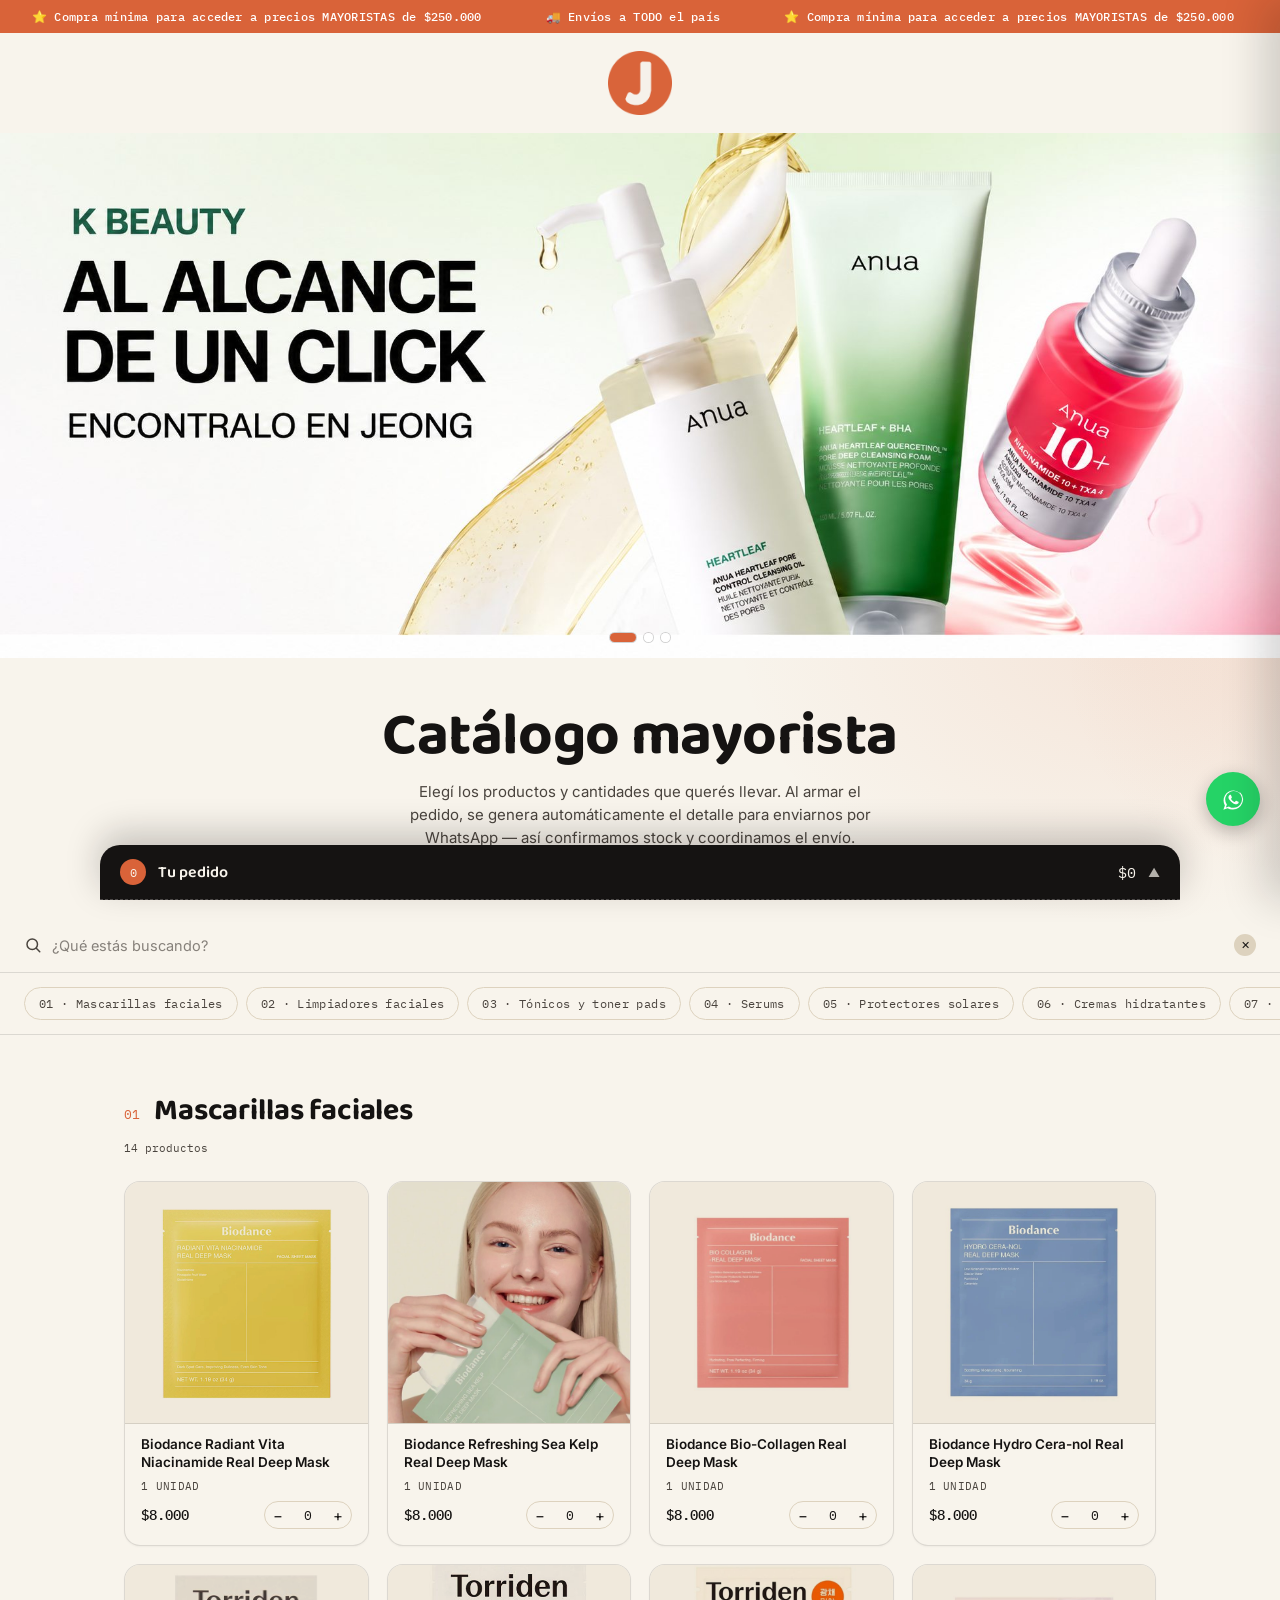
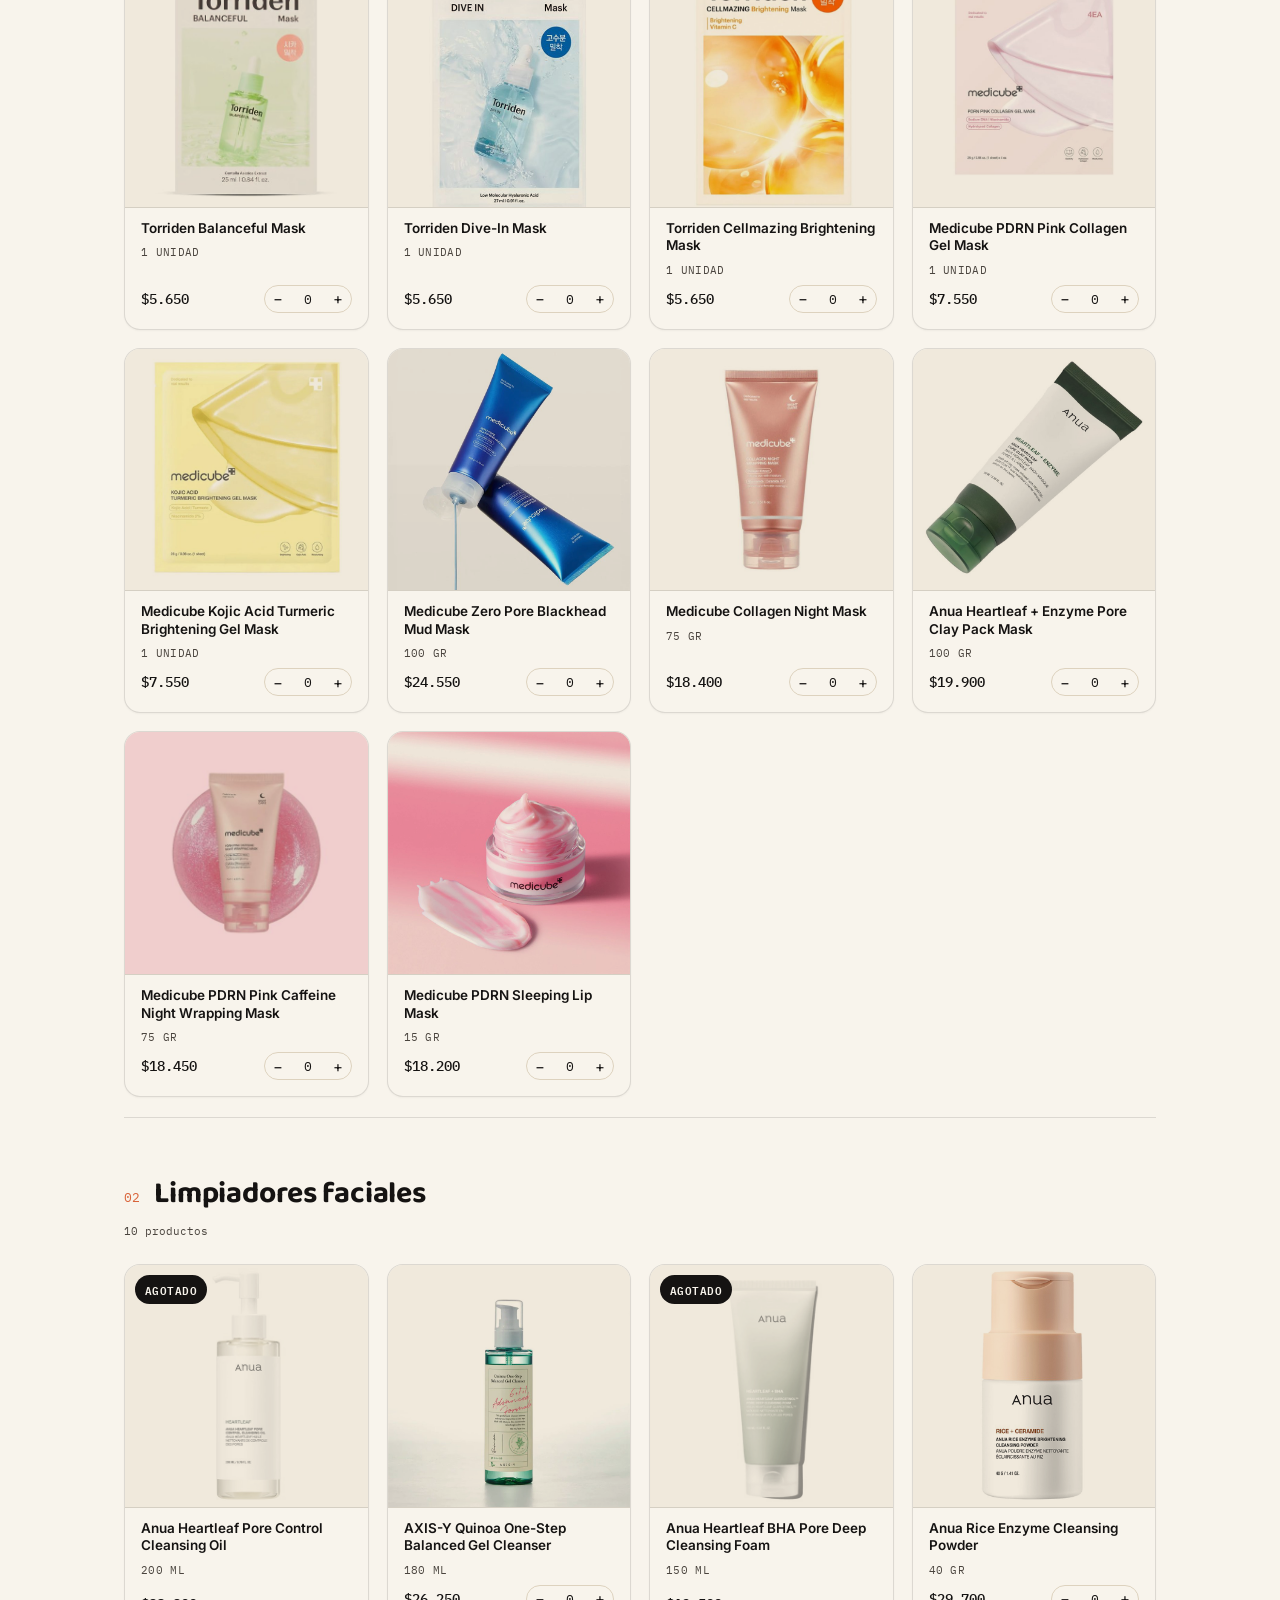
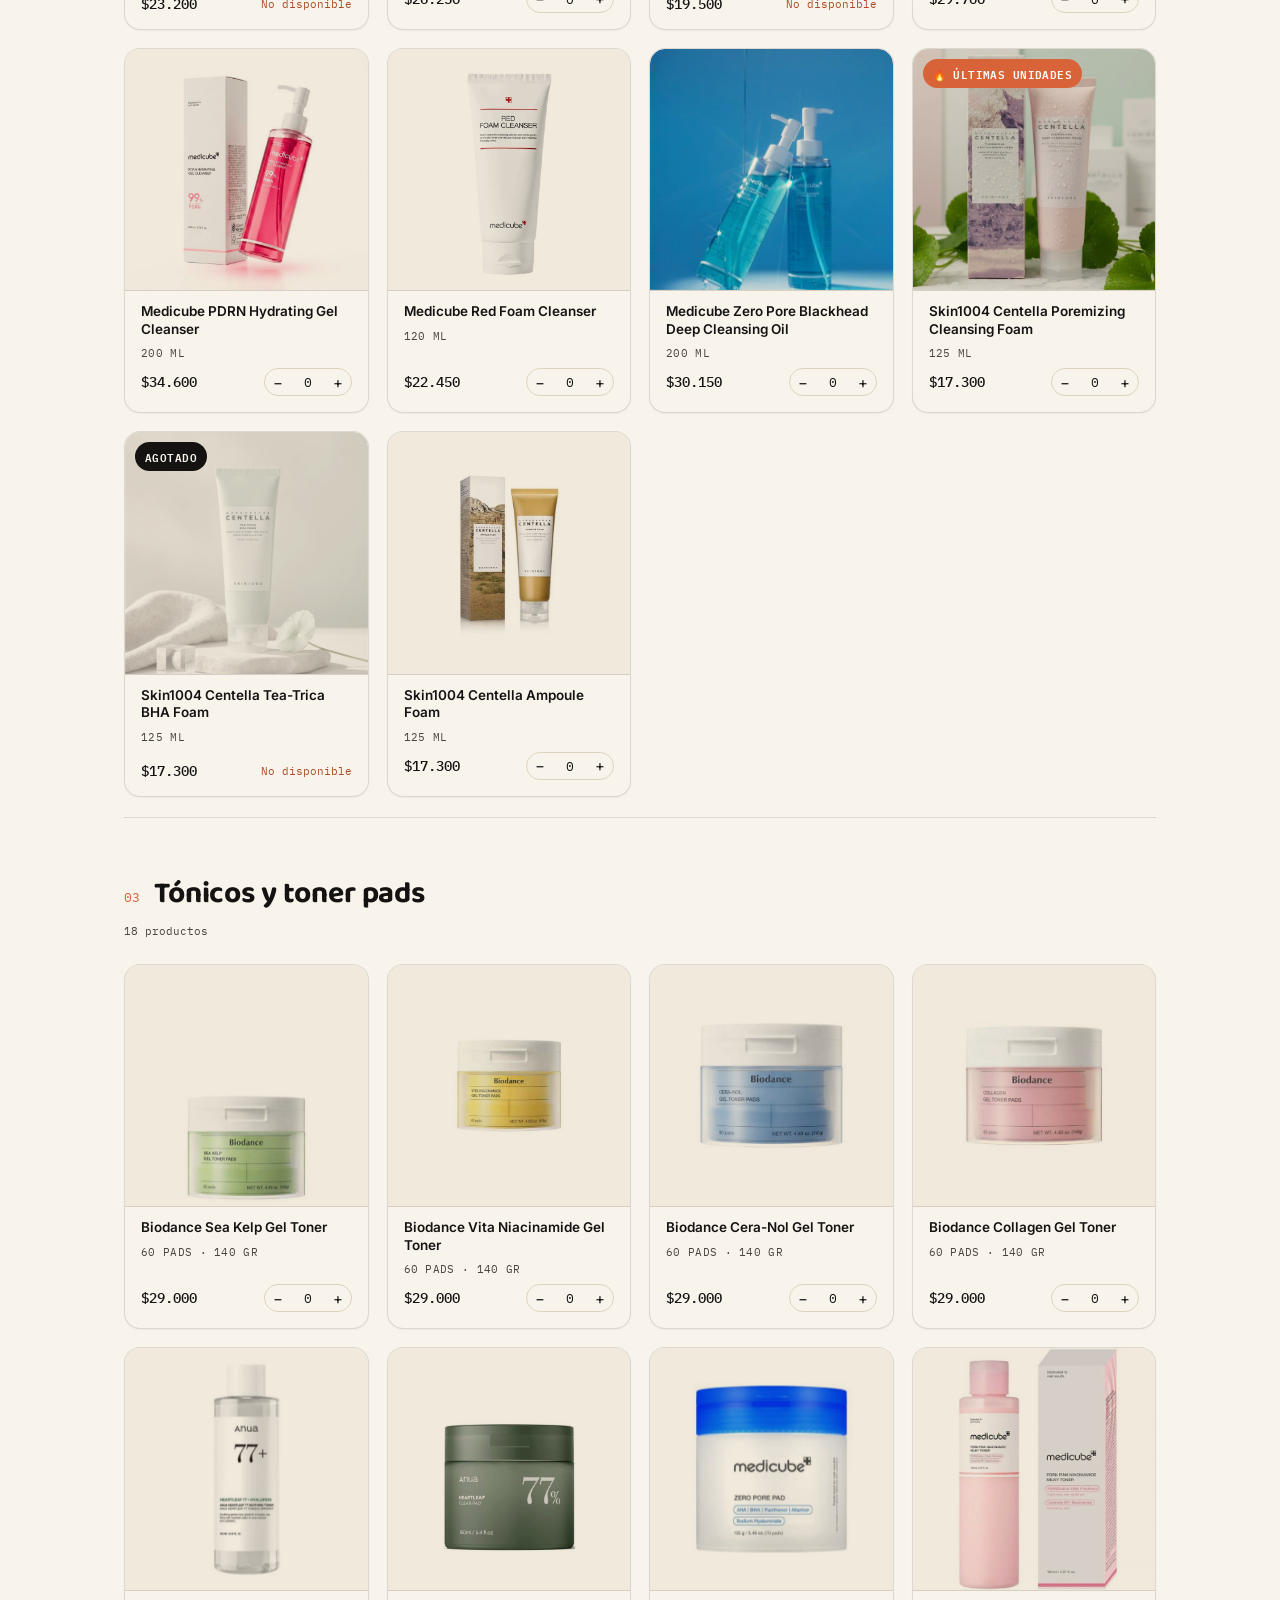
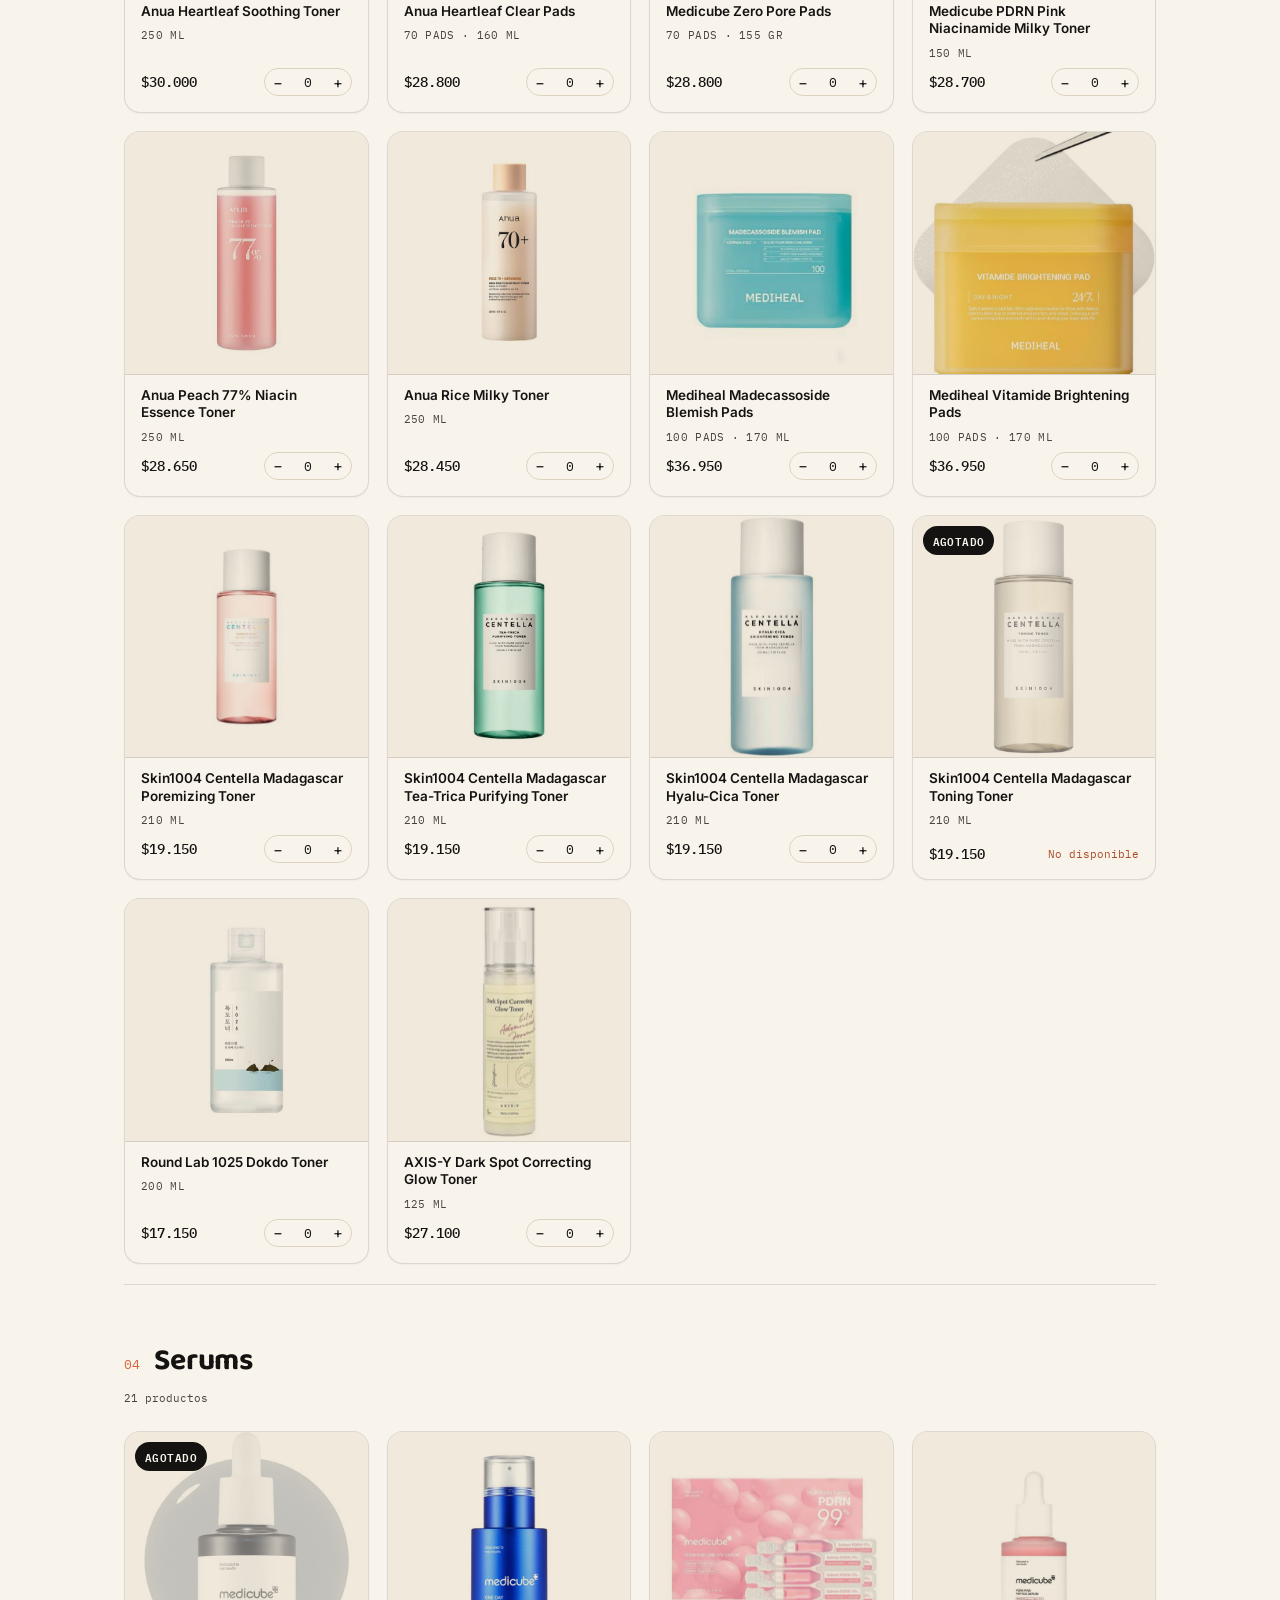
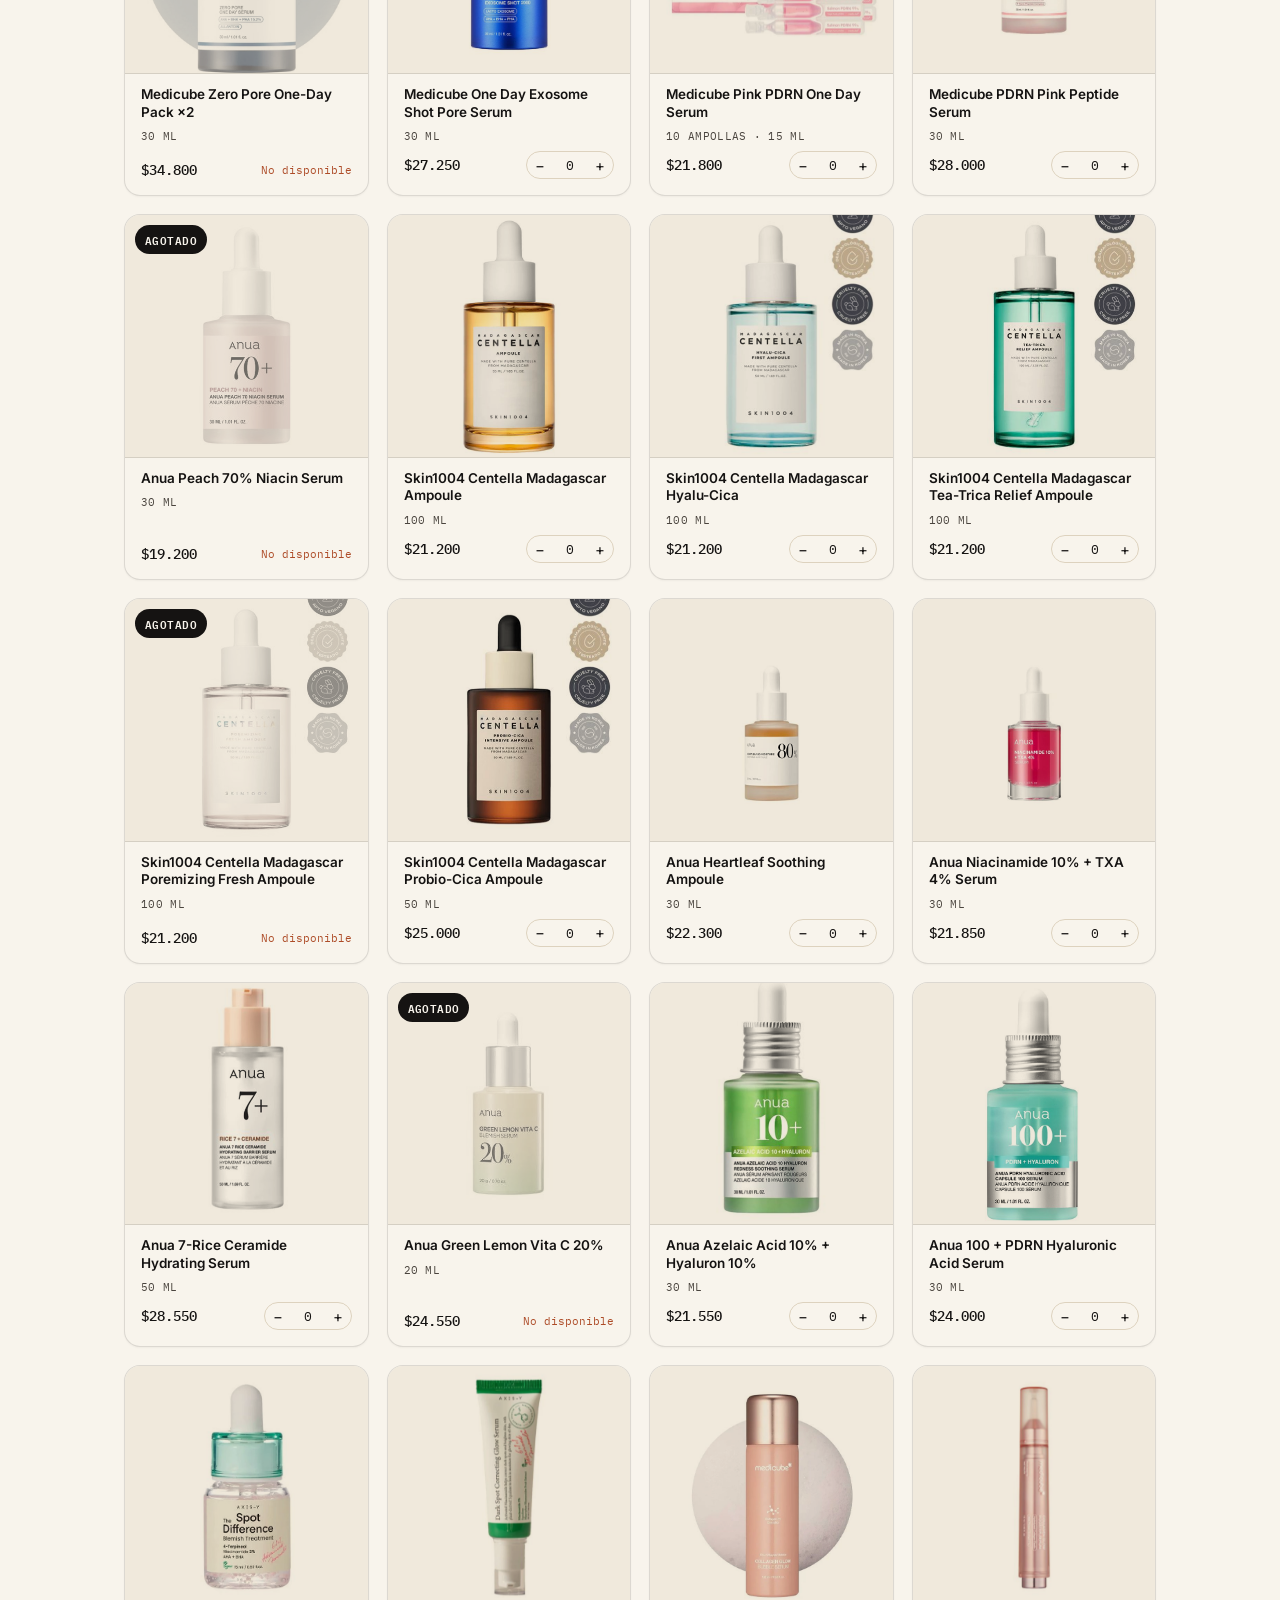
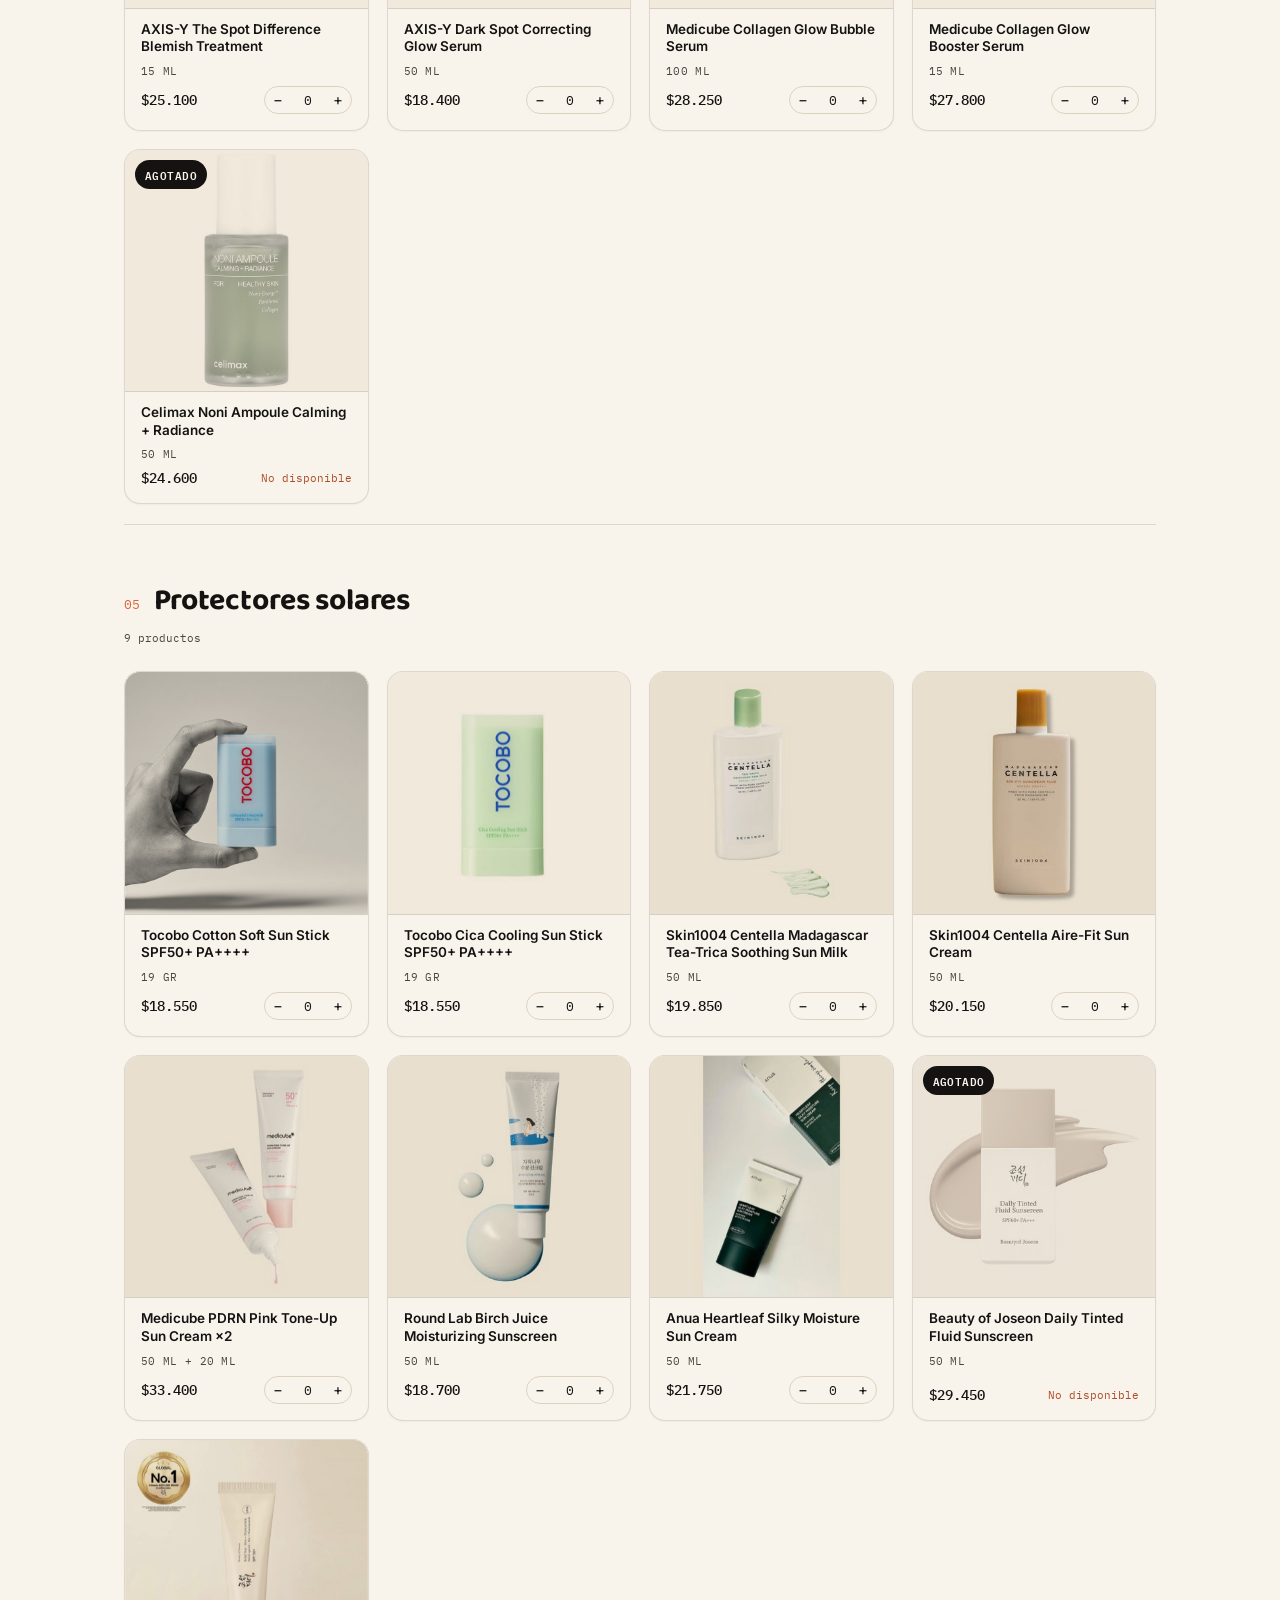
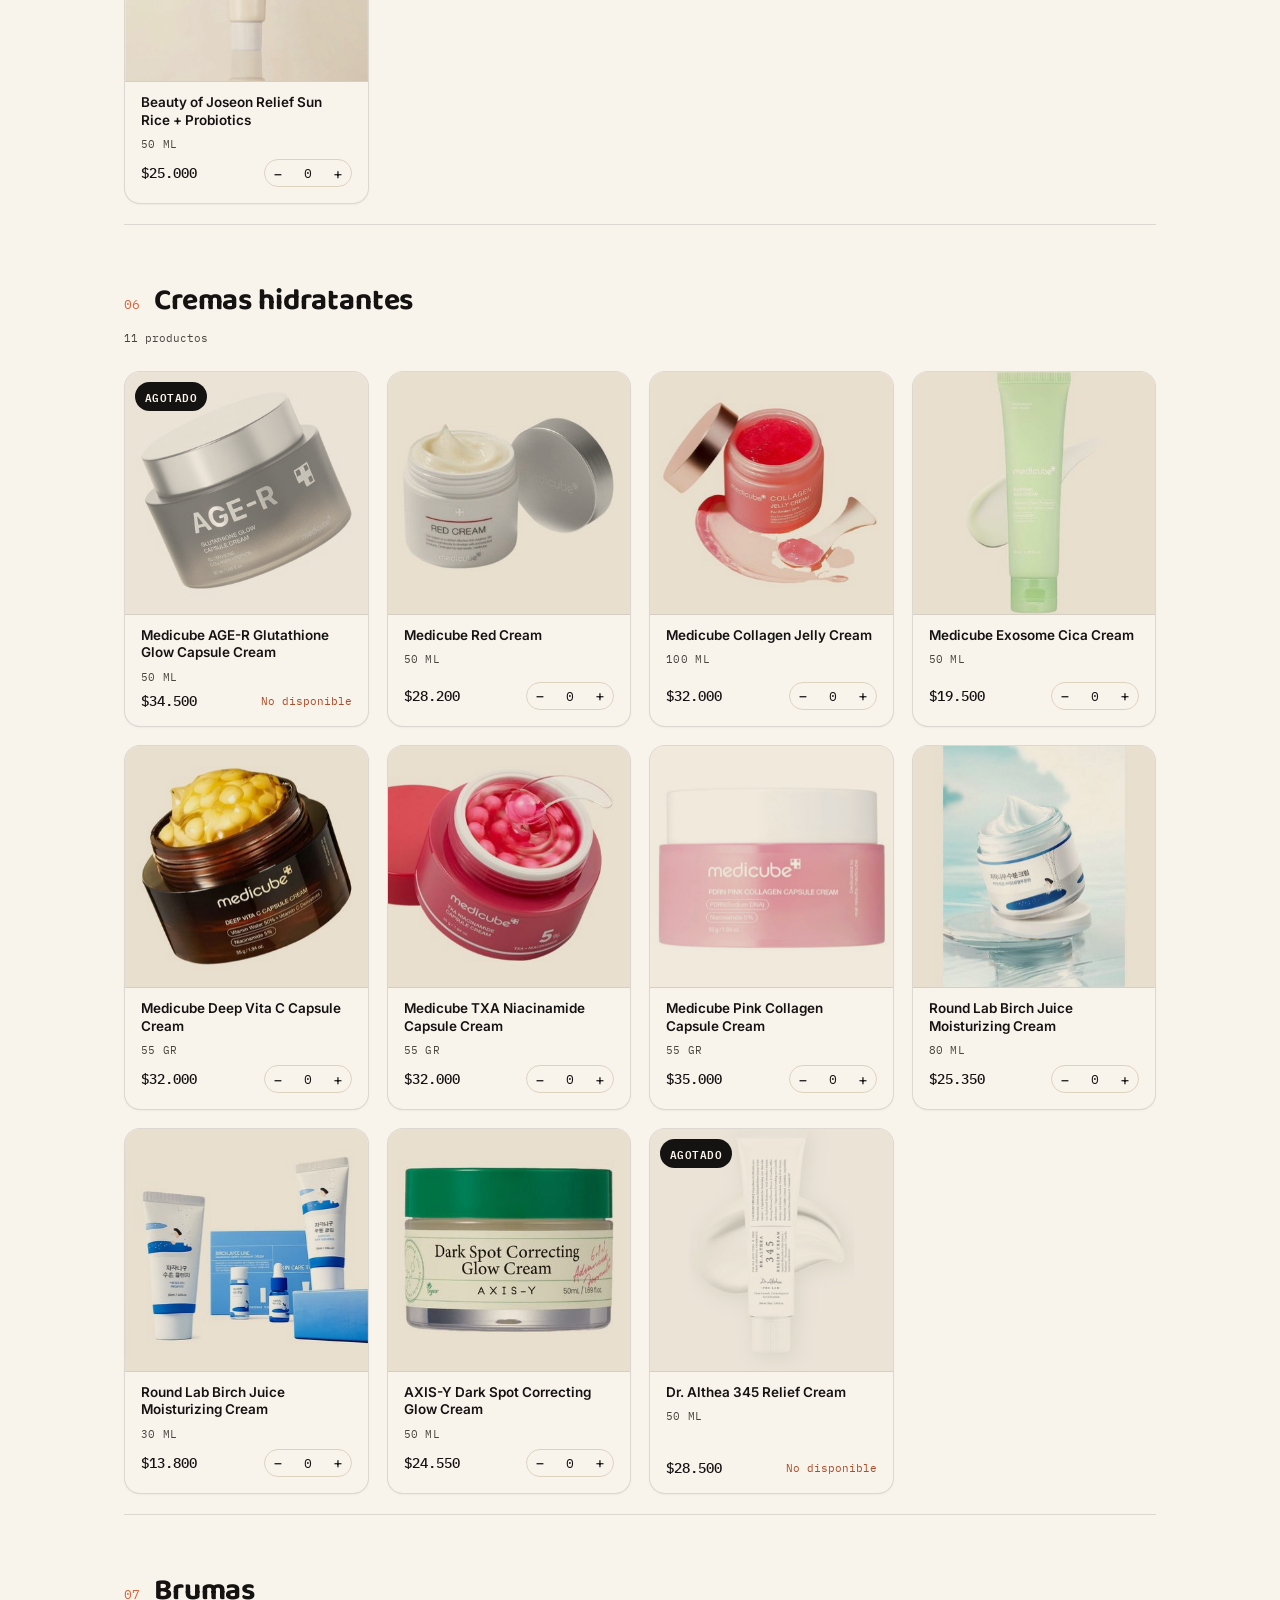
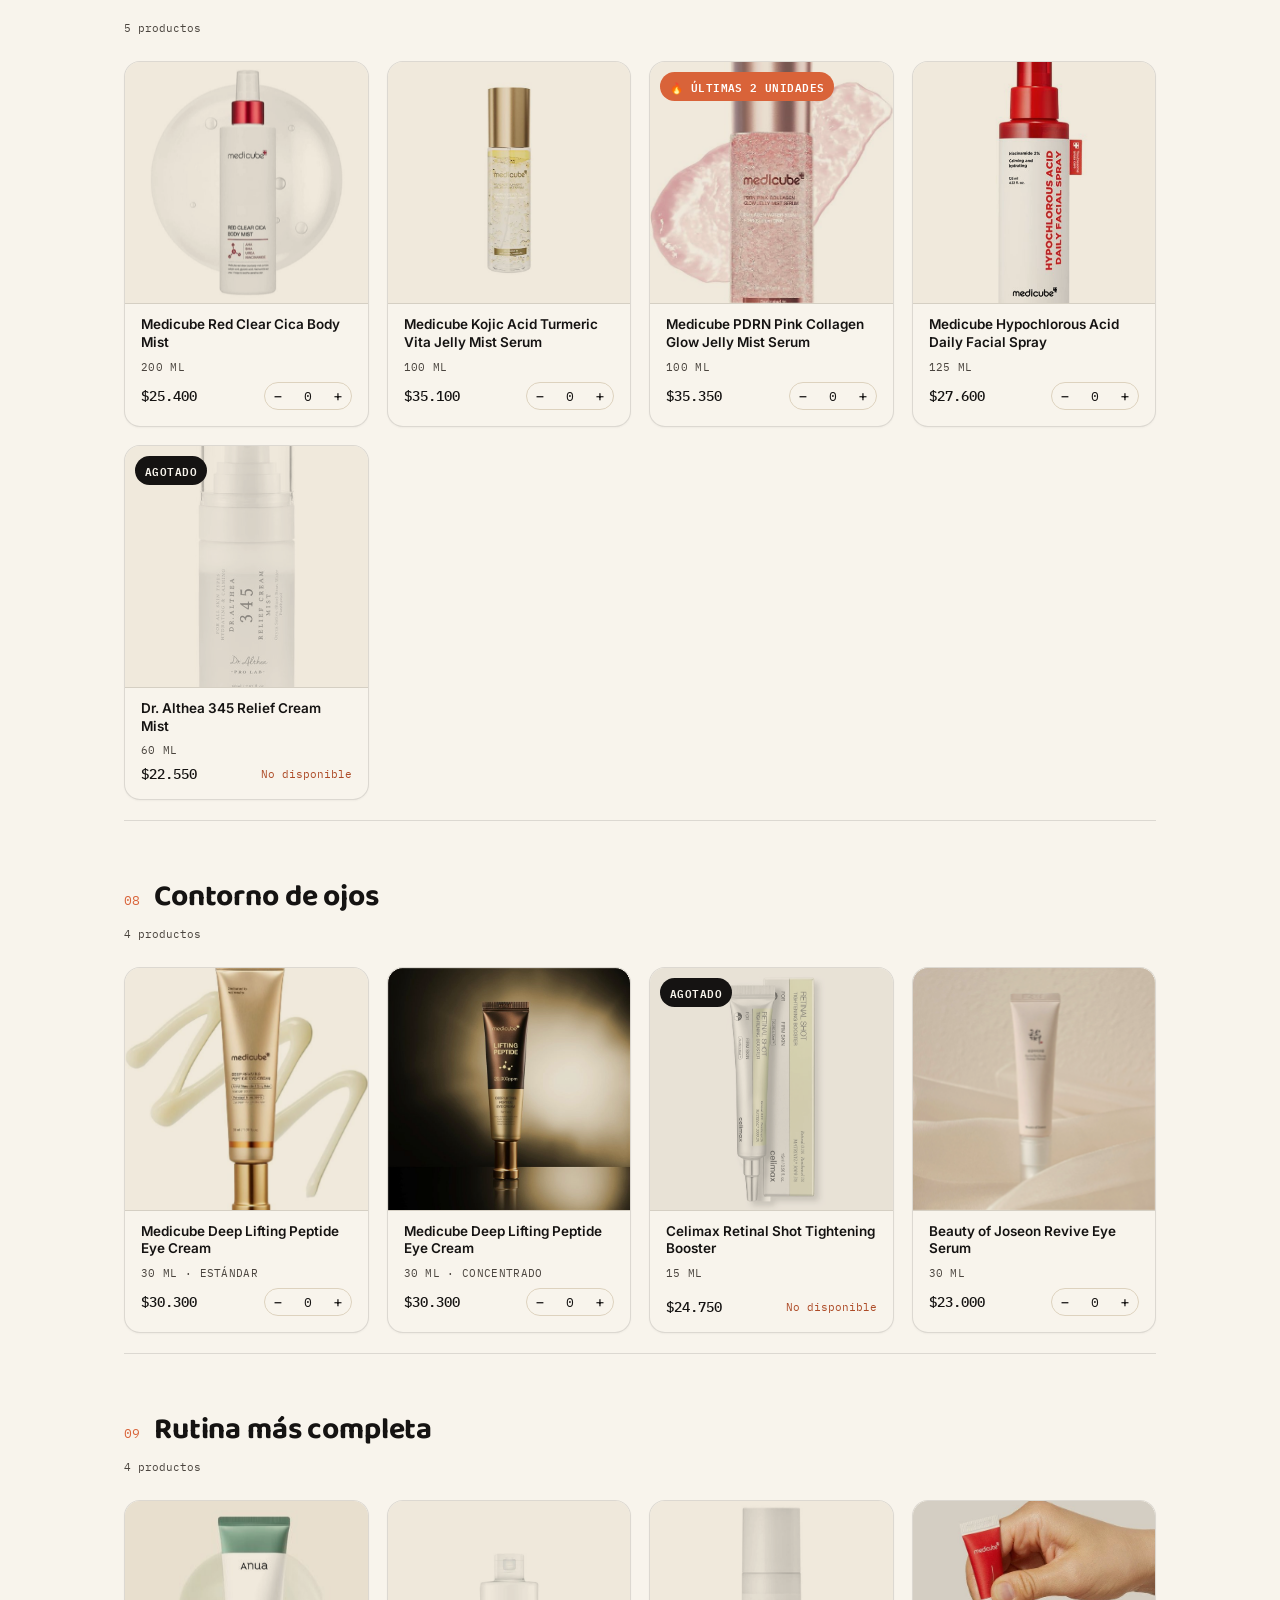
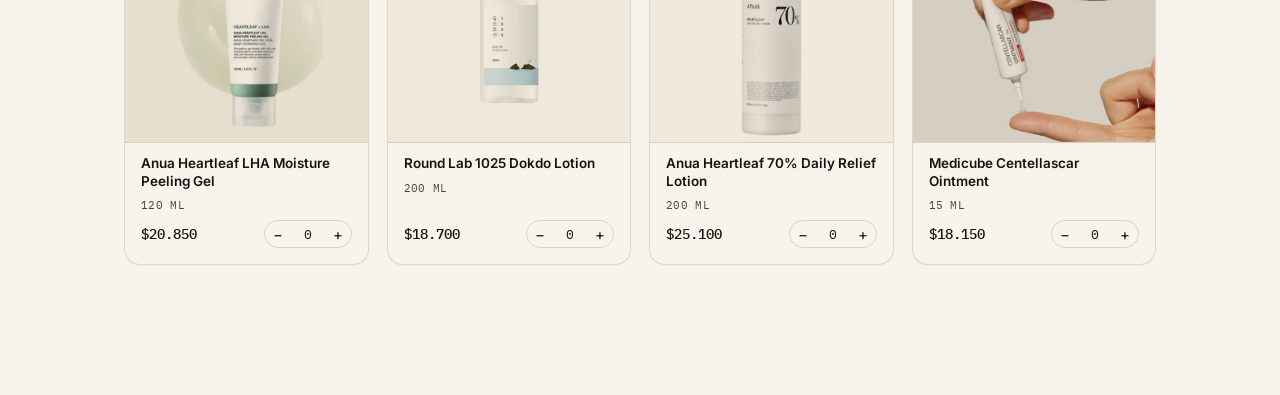
==== commit 84ac5b55: "Mayorista: categoria PRE VENTAS con seña del 50% (lista para cargar productos) - Nueva categoria PRE" ====
--- a/index.html
+++ b/index.html
@@ -82,7 +82,7 @@
   <p>Elegí los productos y cantidades que querés llevar. Al armar el pedido, se genera automáticamente el detalle para enviarnos por WhatsApp — así confirmamos stock y coordinamos el envío.</p>
   <div class="hero-meta">
     <span><b id="metaProducts">—</b> productos</span>
-    <span><b>9</b> categorías</span>
+    <span><b id="metaCats">—</b> categorías</span>
     <span>Precios por unidad, en pesos</span>
   </div>
 </div>
@@ -129,6 +129,7 @@
     </div>
     <p class="panel-restock-note" id="panelRestockNote" hidden></p>
     <p class="panel-last-units" id="panelLastUnits" hidden>🔥 Últimas unidades</p>
+    <p class="panel-preventa-note" id="panelPreventaNote" hidden></p>
     <div class="panel-stepper-row" id="panelStepperRow">
       <div class="stepper" id="panelStepper">
         <button aria-label="Restar" data-panel-act="minus">−</button>
@@ -153,6 +154,10 @@
     </div>
     <div class="comanda-body">
       <div class="comanda-list" id="cartList"></div>
+      <div class="preventa-breakdown" id="preventaBreakdown" hidden>
+        <p class="preventa-breakdown-title">🕓 Tu pedido incluye productos en preventa</p>
+        <p class="preventa-breakdown-sub">Pagás hoy el total (con el 50% de los productos en preventa) y el resto cuando recibís tu pedido.</p>
+      </div>
       <div class="shipping-box" id="shippingBox" hidden>
         <p class="shipping-title">📦 Calculá tu envío</p>
         <p class="shipping-sub">Los envíos se hacen por Andreani a todo el país.</p>
@@ -203,8 +208,12 @@
             <b id="shippingCost">$0</b>
           </div>
           <div class="shipping-result-row shipping-result-total">
-            <span>Total con envío</span>
+            <span id="shippingTotalLabel">Total con envío</span>
             <b id="shippingGrandTotal">$0</b>
+          </div>
+          <div class="shipping-result-row shipping-result-rest" id="shippingRestRow" hidden>
+            <span>Total restante (a pagar al recibir)</span>
+            <b id="shippingRest">$0</b>
           </div>
         </div>
       </div>
--- a/css/styles.css
+++ b/css/styles.css
@@ -900,3 +900,103 @@
   }
   .panel-stepper-row .stepper button{width:34px;height:34px;font-size:17px;}
   .panel-stepper-row .qty{width:40px;font-size:14px;}
+
+  /* ===== PRE VENTA ===== */
+  .section-note{
+    margin:2px 0 10px;
+    padding:10px 14px;
+    border-radius:12px;
+    background:rgba(217,99,57,0.10);
+    border:1px solid rgba(217,99,57,0.30);
+    color:var(--coral-dark);
+    font-size:13.5px;
+    line-height:1.45;
+    max-width:640px;
+  }
+  .catnav button.pv{
+    border-color:var(--coral);
+    color:var(--coral-dark);
+    font-weight:600;
+  }
+  .catnav button.pv.active{
+    background:var(--coral);
+    border-color:var(--coral);
+    color:#fff;
+  }
+  .preventa-badge{
+    position:absolute;
+    top:10px;
+    left:10px;
+    background:var(--coral);
+    color:#fff;
+    font-family:'IBM Plex Mono',monospace;
+    font-size:10.5px;
+    font-weight:600;
+    letter-spacing:.04em;
+    text-transform:uppercase;
+    padding:5px 10px;
+    border-radius:100px;
+  }
+  .preventa-note{
+    font-family:'IBM Plex Mono',monospace;
+    font-size:10px;
+    color:var(--coral-dark);
+    margin-top:-2px;
+  }
+  .ci-preventa-tag{
+    display:inline-block;
+    margin-left:6px;
+    background:var(--coral);
+    color:#fff;
+    font-family:'IBM Plex Mono',monospace;
+    font-size:9px;
+    font-weight:600;
+    letter-spacing:.03em;
+    text-transform:uppercase;
+    padding:2px 6px;
+    border-radius:100px;
+    vertical-align:middle;
+  }
+  .comanda-item .ci-price{width:auto; min-width:78px;}
+  .ci-preventa-detail{
+    display:block;
+    font-size:10px;
+    opacity:.7;
+    margin-top:2px;
+    white-space:nowrap;
+  }
+  .preventa-breakdown{
+    margin:6px 20px 0;
+    padding:14px 16px;
+    border-radius:14px;
+    background:rgba(217,99,57,0.16);
+    border:1px solid rgba(217,99,57,0.4);
+  }
+  .preventa-breakdown[hidden]{display:none;}
+  .preventa-breakdown-title{
+    font-family:'Baloo 2',sans-serif;
+    font-weight:700;
+    font-size:13.5px;
+    margin:0 0 6px;
+    color:var(--paper);
+  }
+  .preventa-breakdown-sub{
+    margin:0;
+    font-size:11px;
+    line-height:1.45;
+    color:rgba(247,244,239,0.7);
+  }
+  .shipping-result-rest[hidden]{display:none;}
+  .shipping-result-rest b{color:#F0C179;}
+  .panel-preventa-note{
+    margin:14px 0 0;
+    padding:10px 12px;
+    border-radius:10px;
+    background:rgba(217,99,57,0.1);
+    border:1px solid rgba(217,99,57,0.3);
+    font-family:'IBM Plex Mono',monospace;
+    font-size:11.5px;
+    line-height:1.5;
+    color:var(--coral-dark);
+  }
+  .panel-preventa-note[hidden]{display:none;}
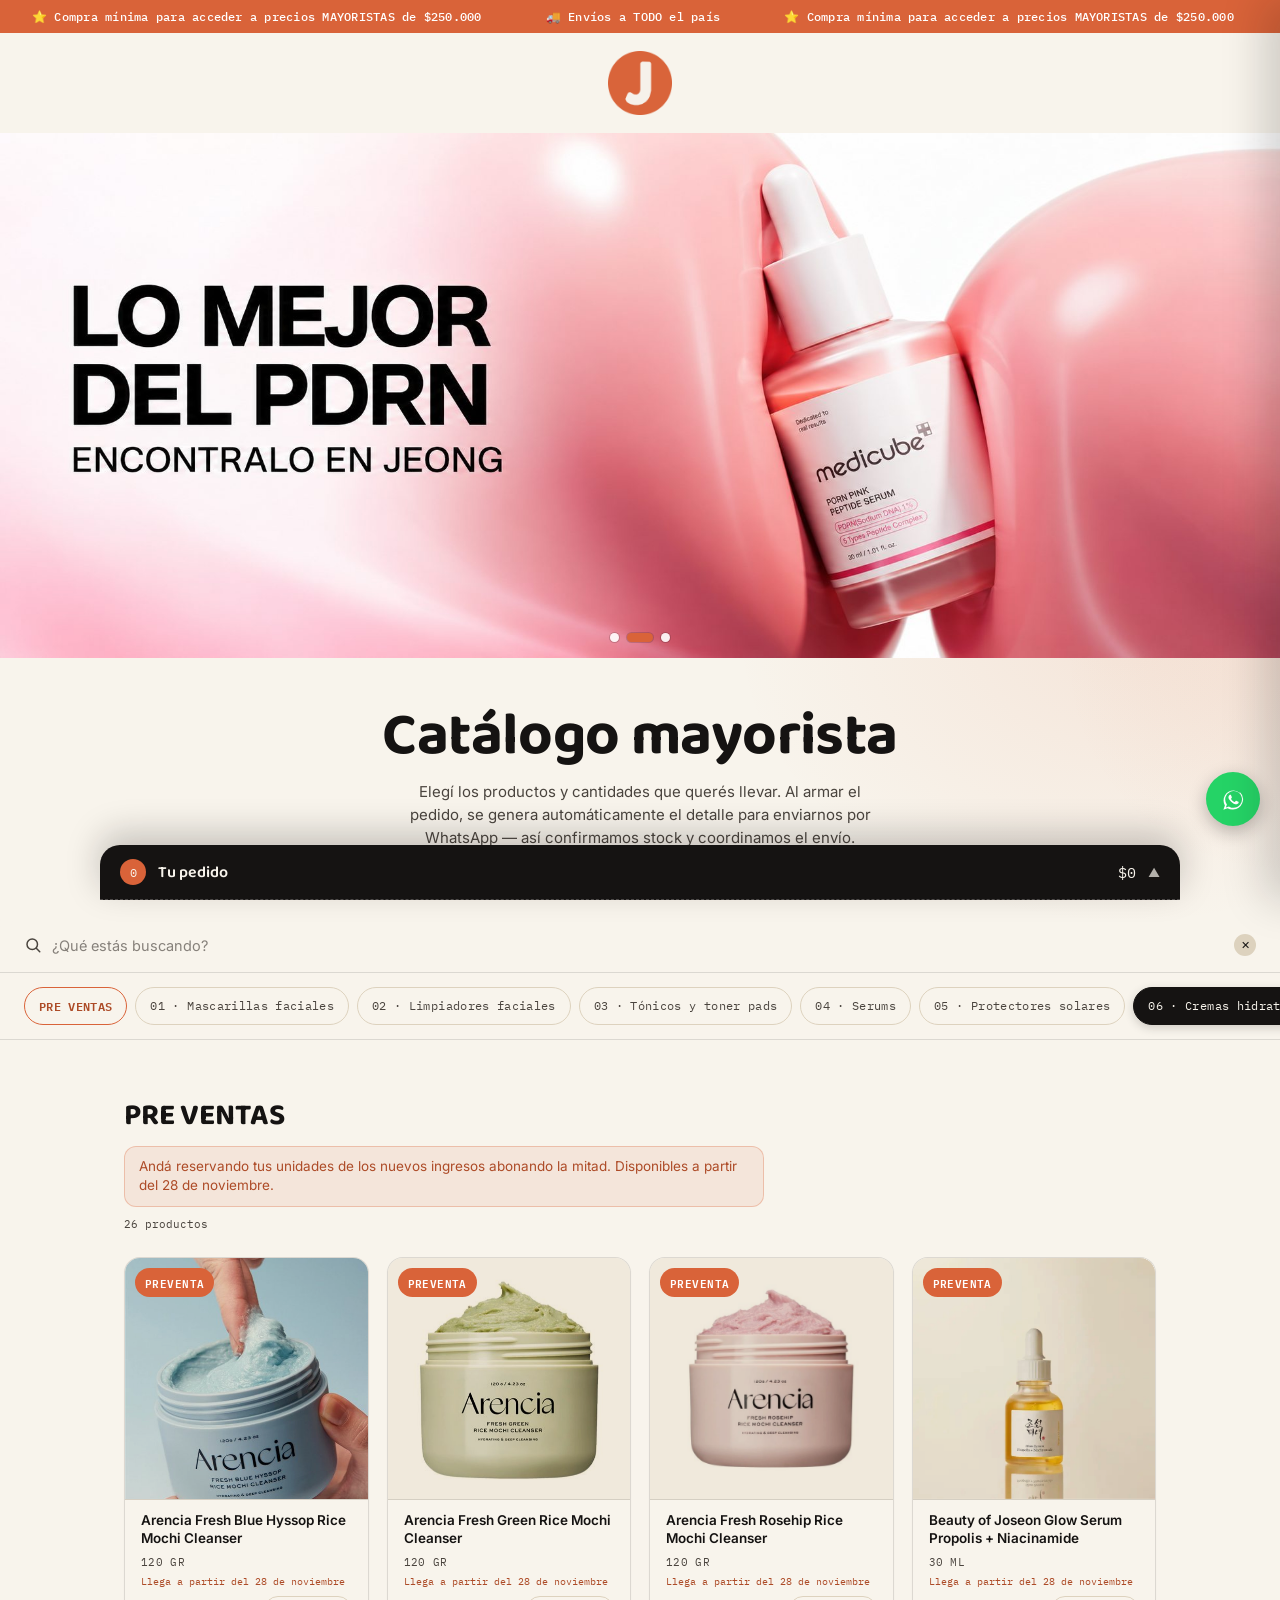
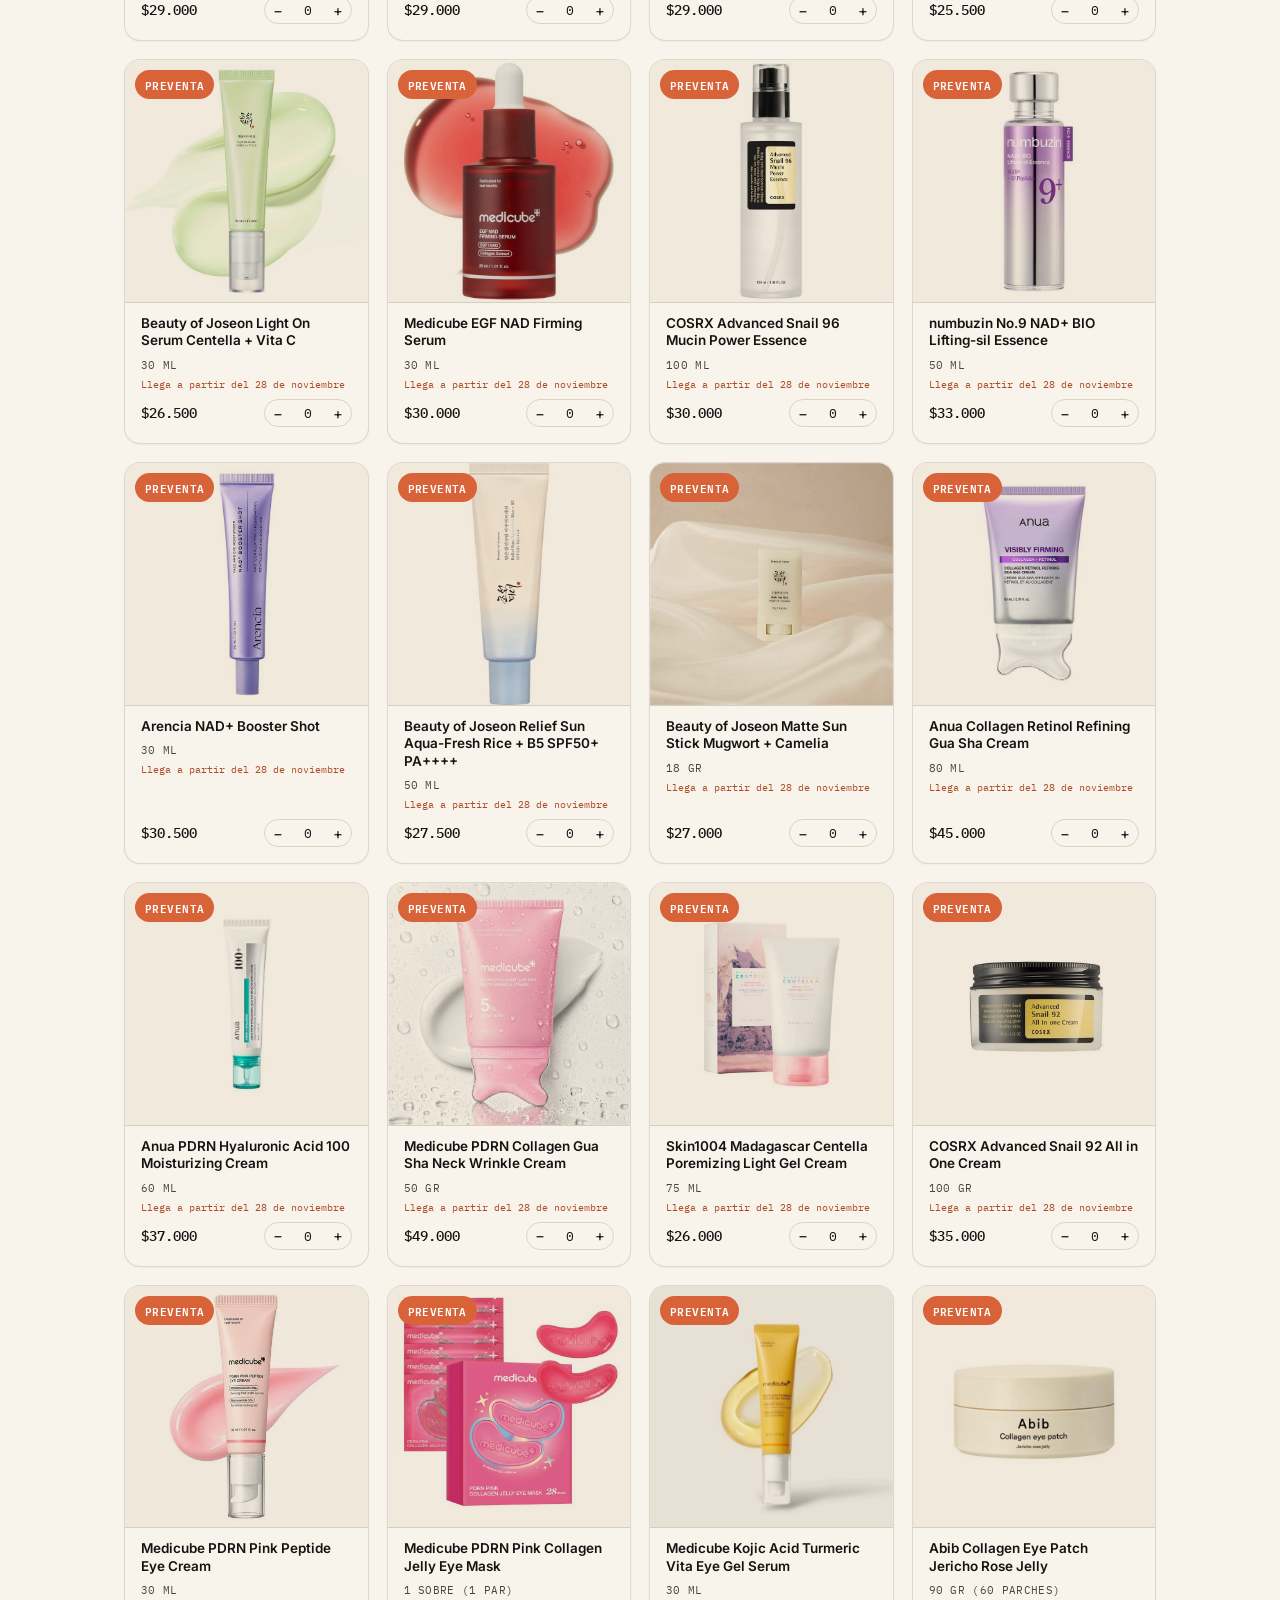
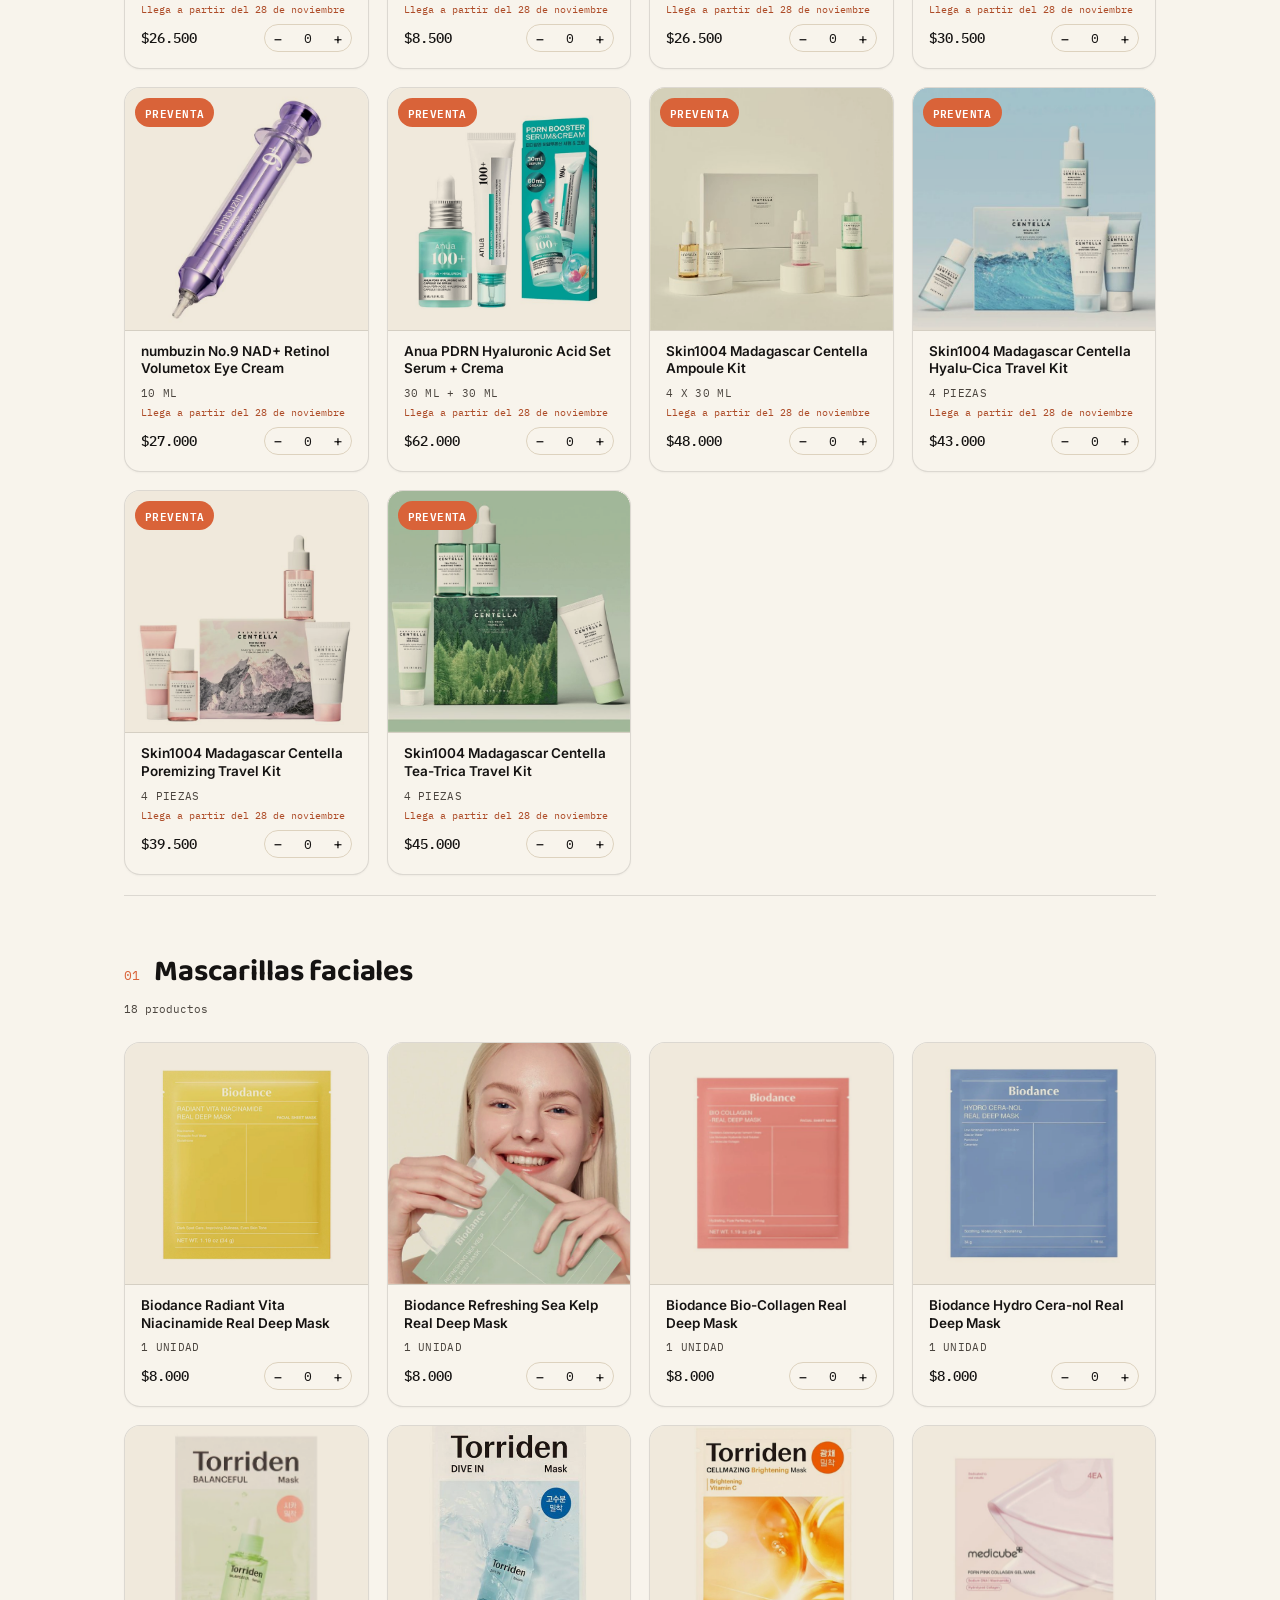
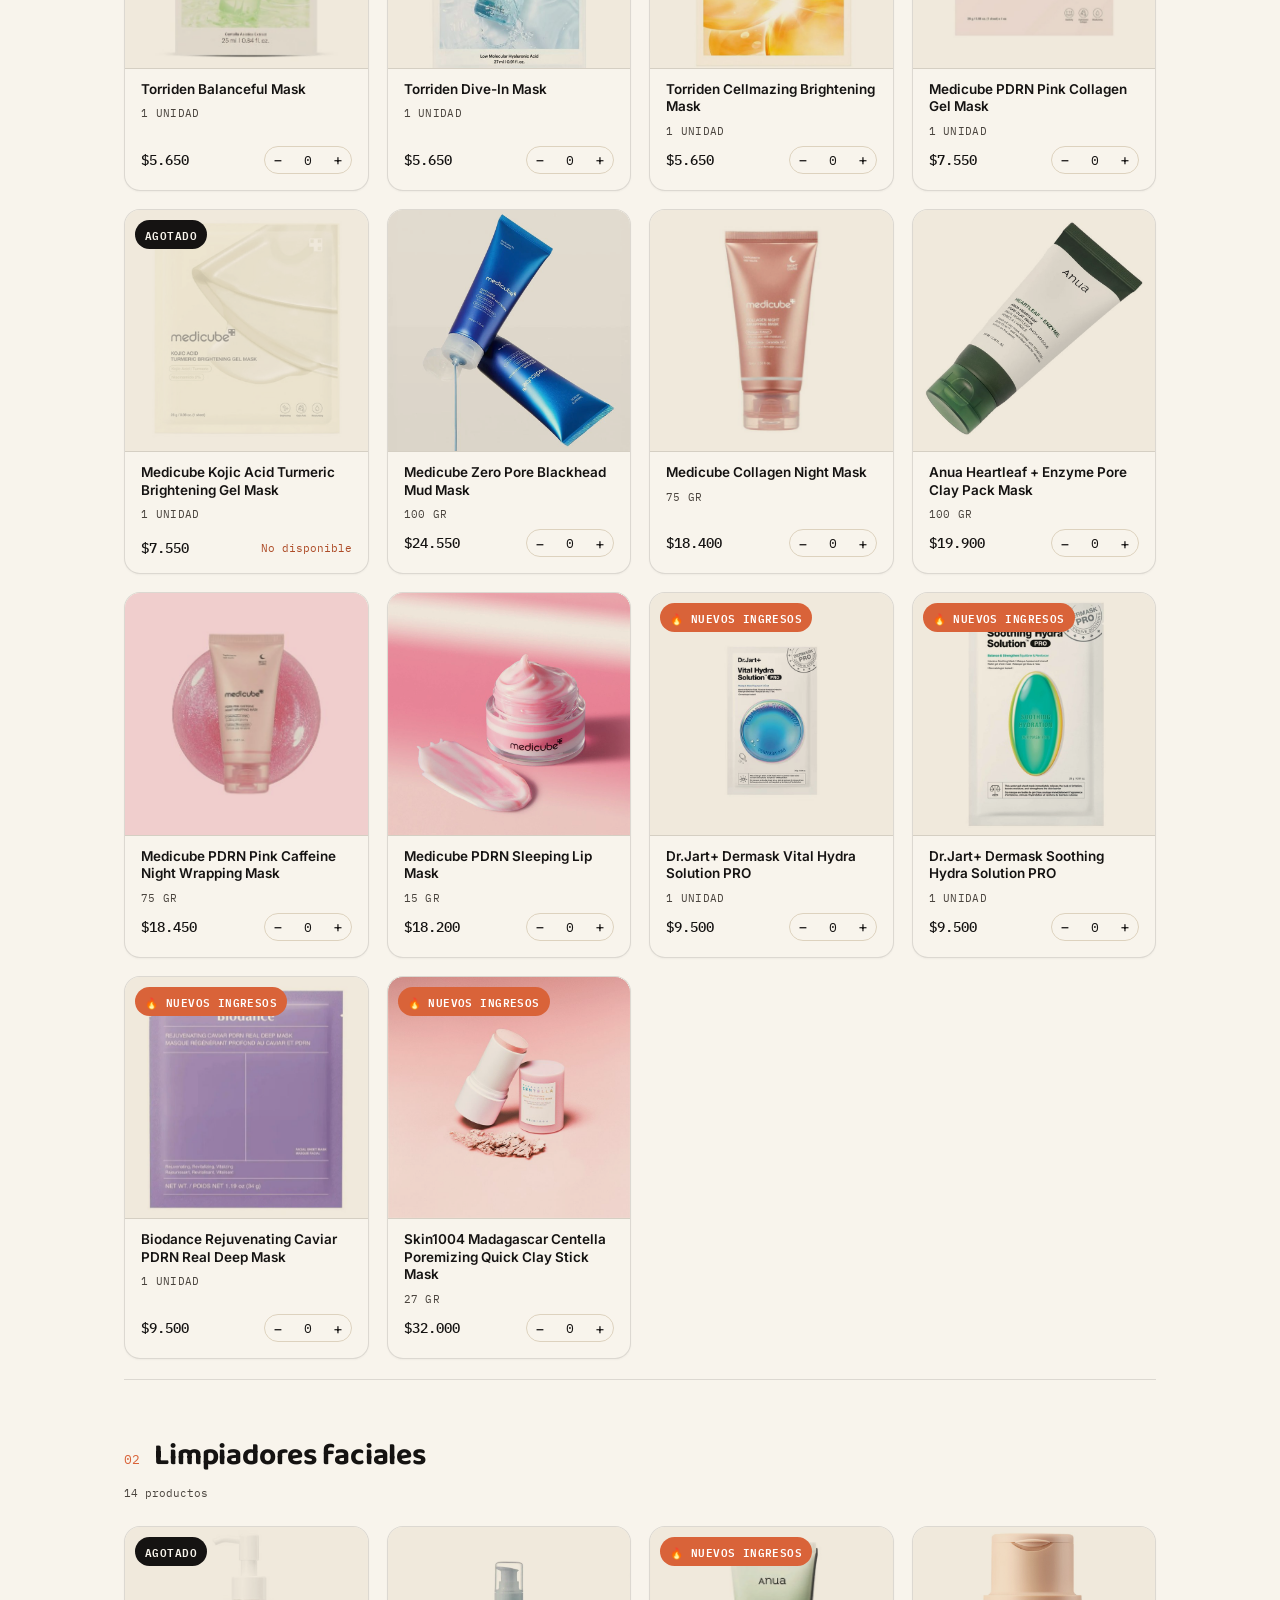
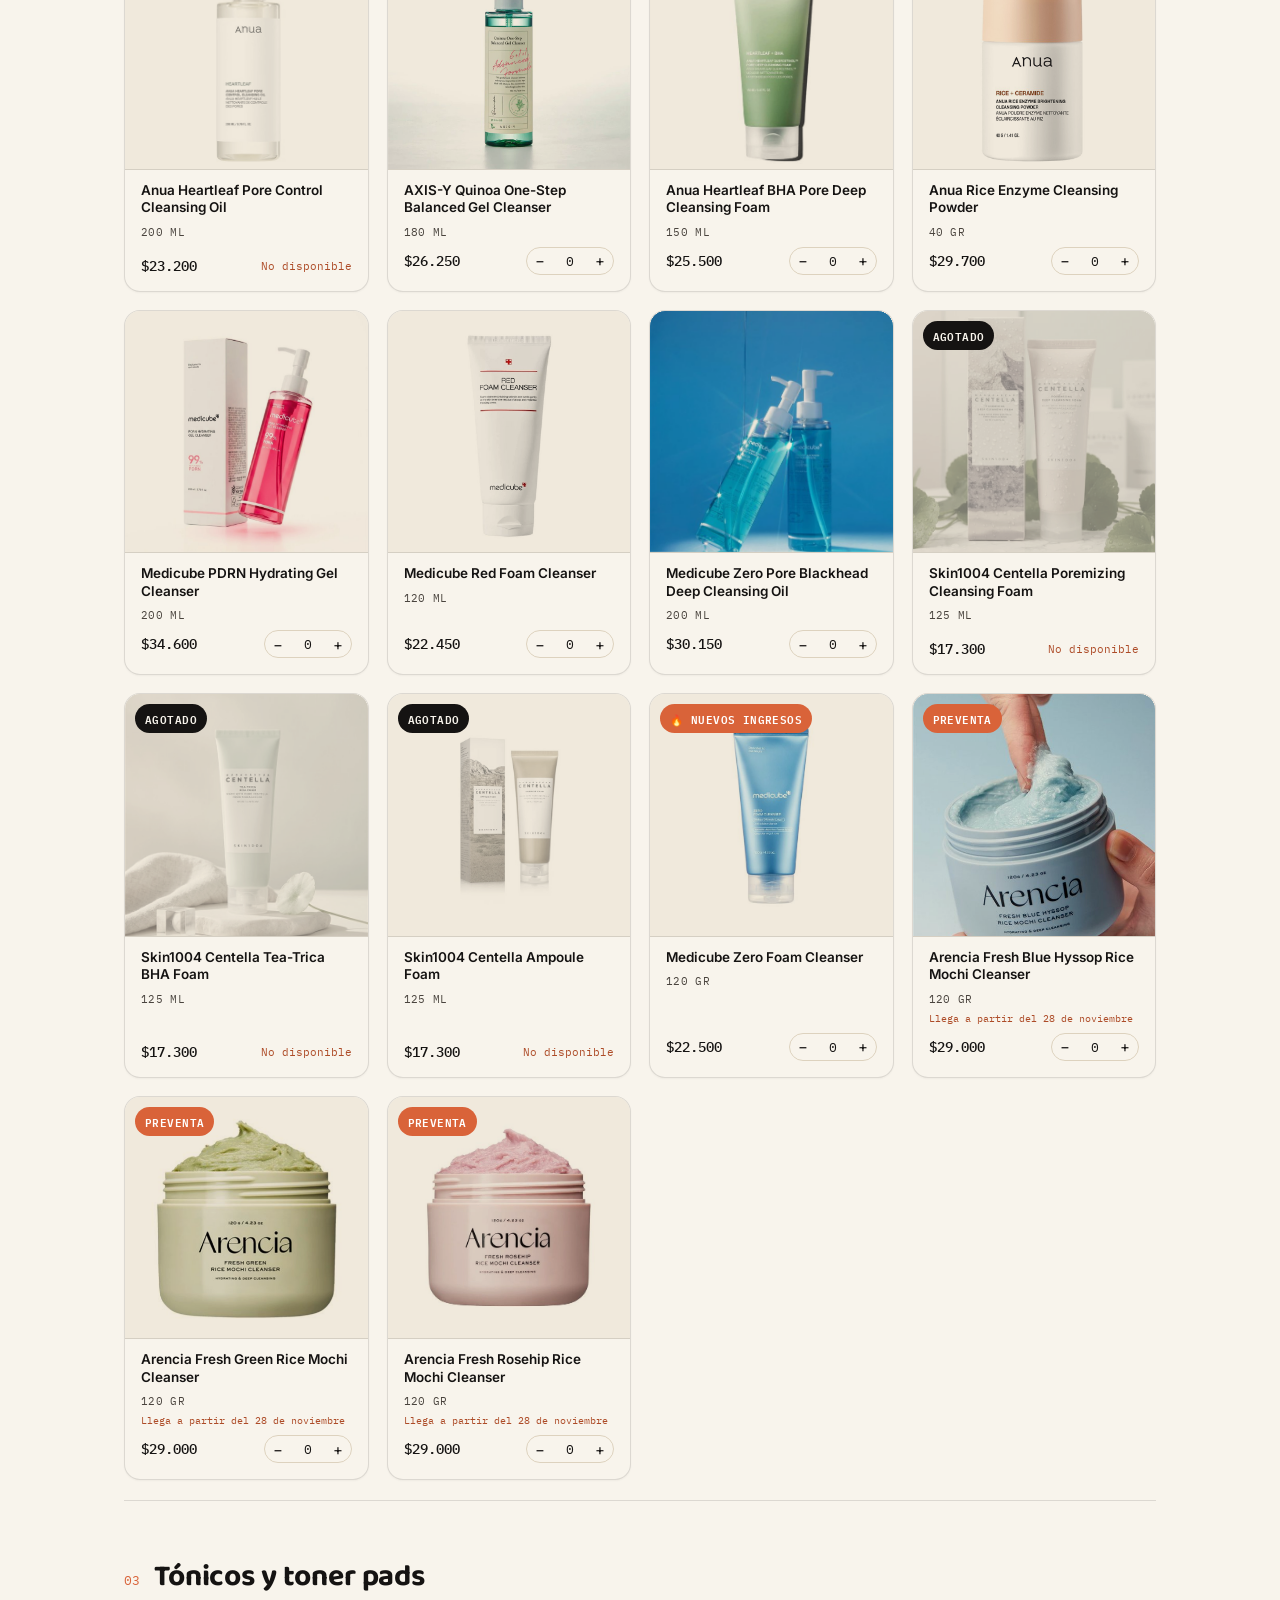
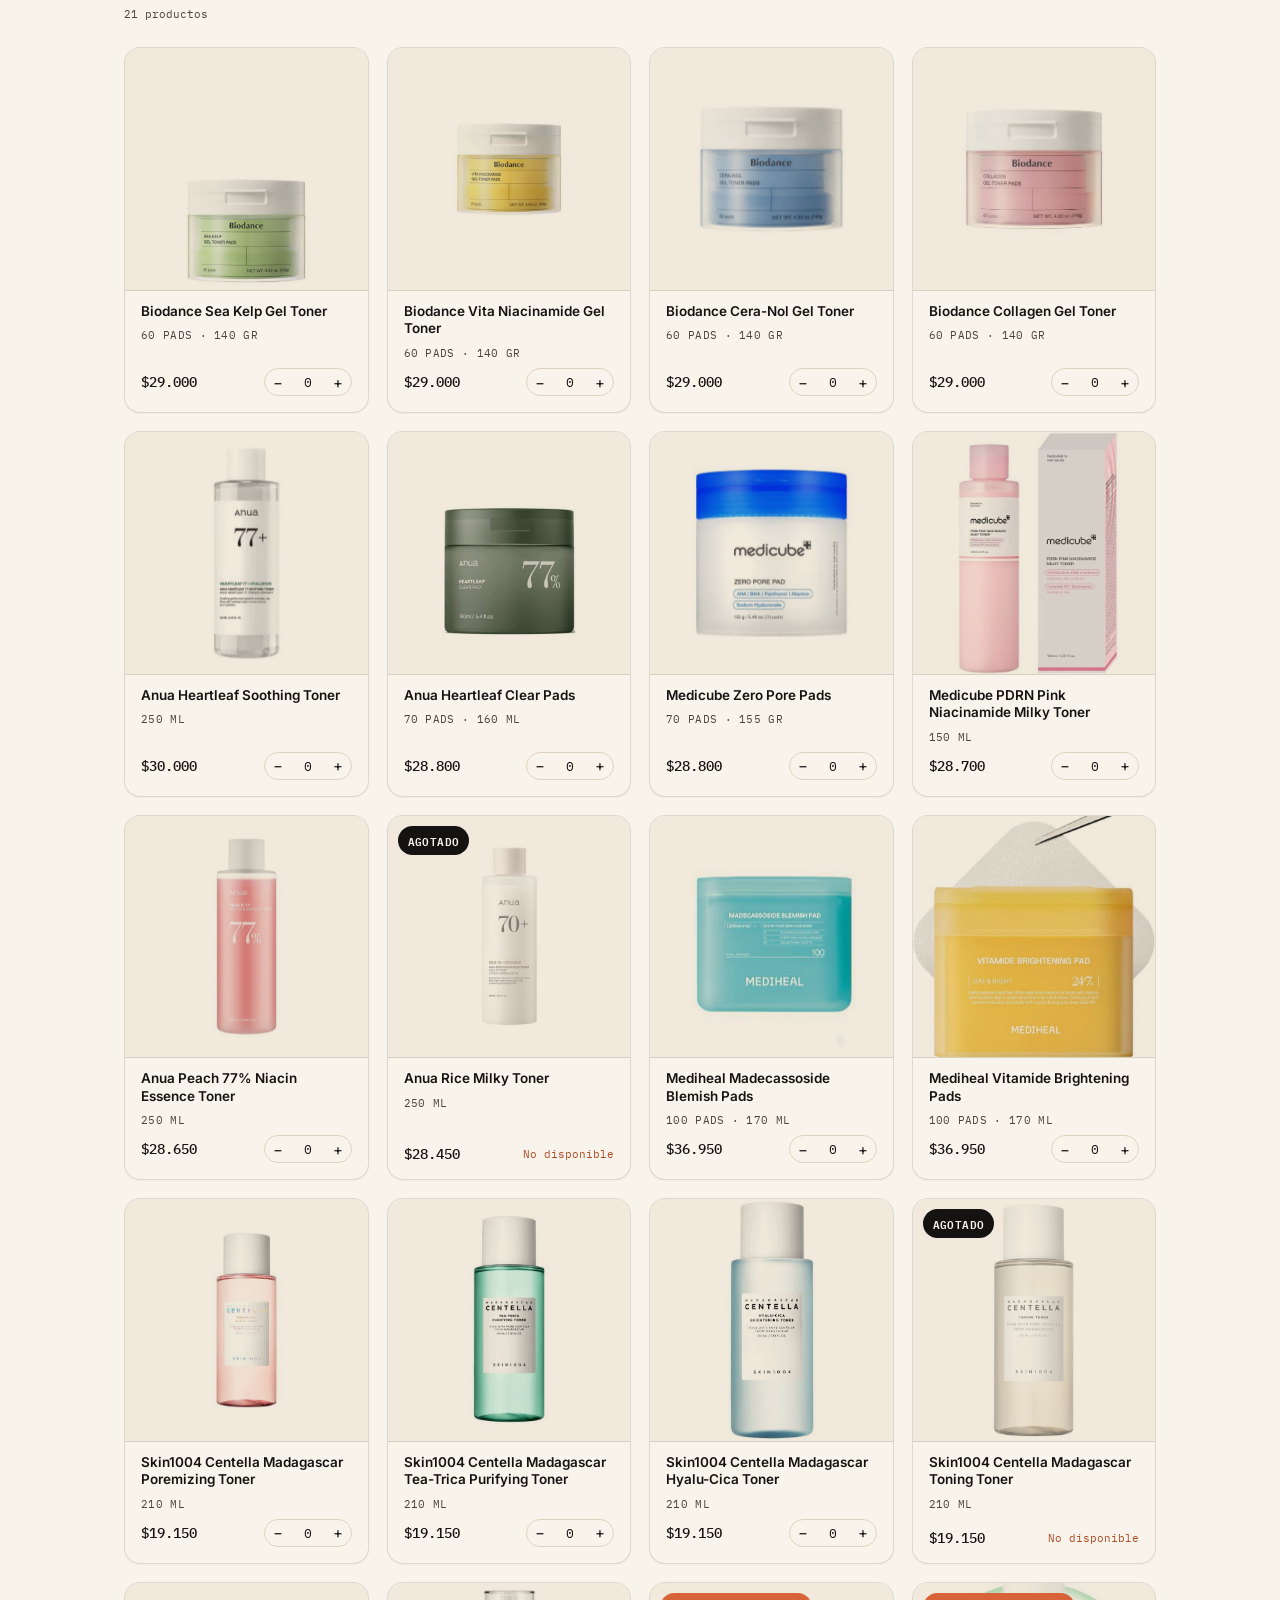
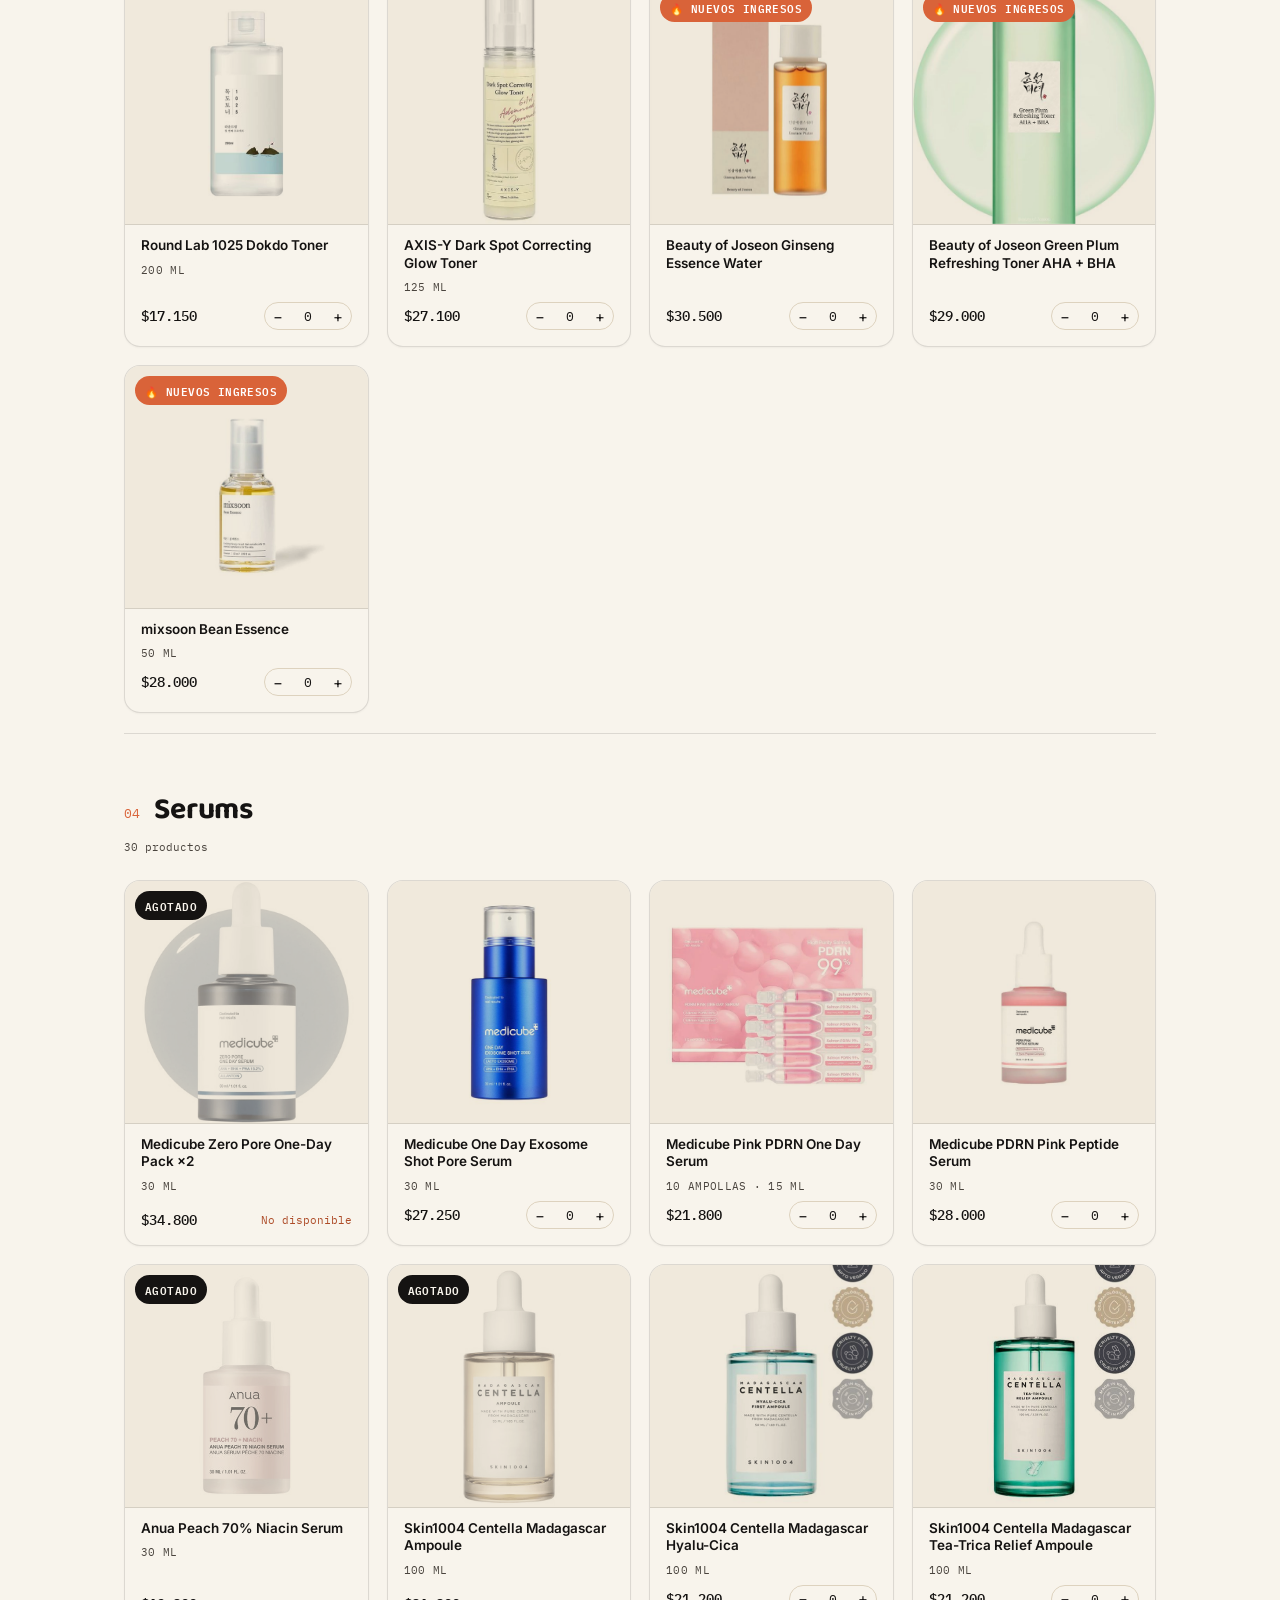
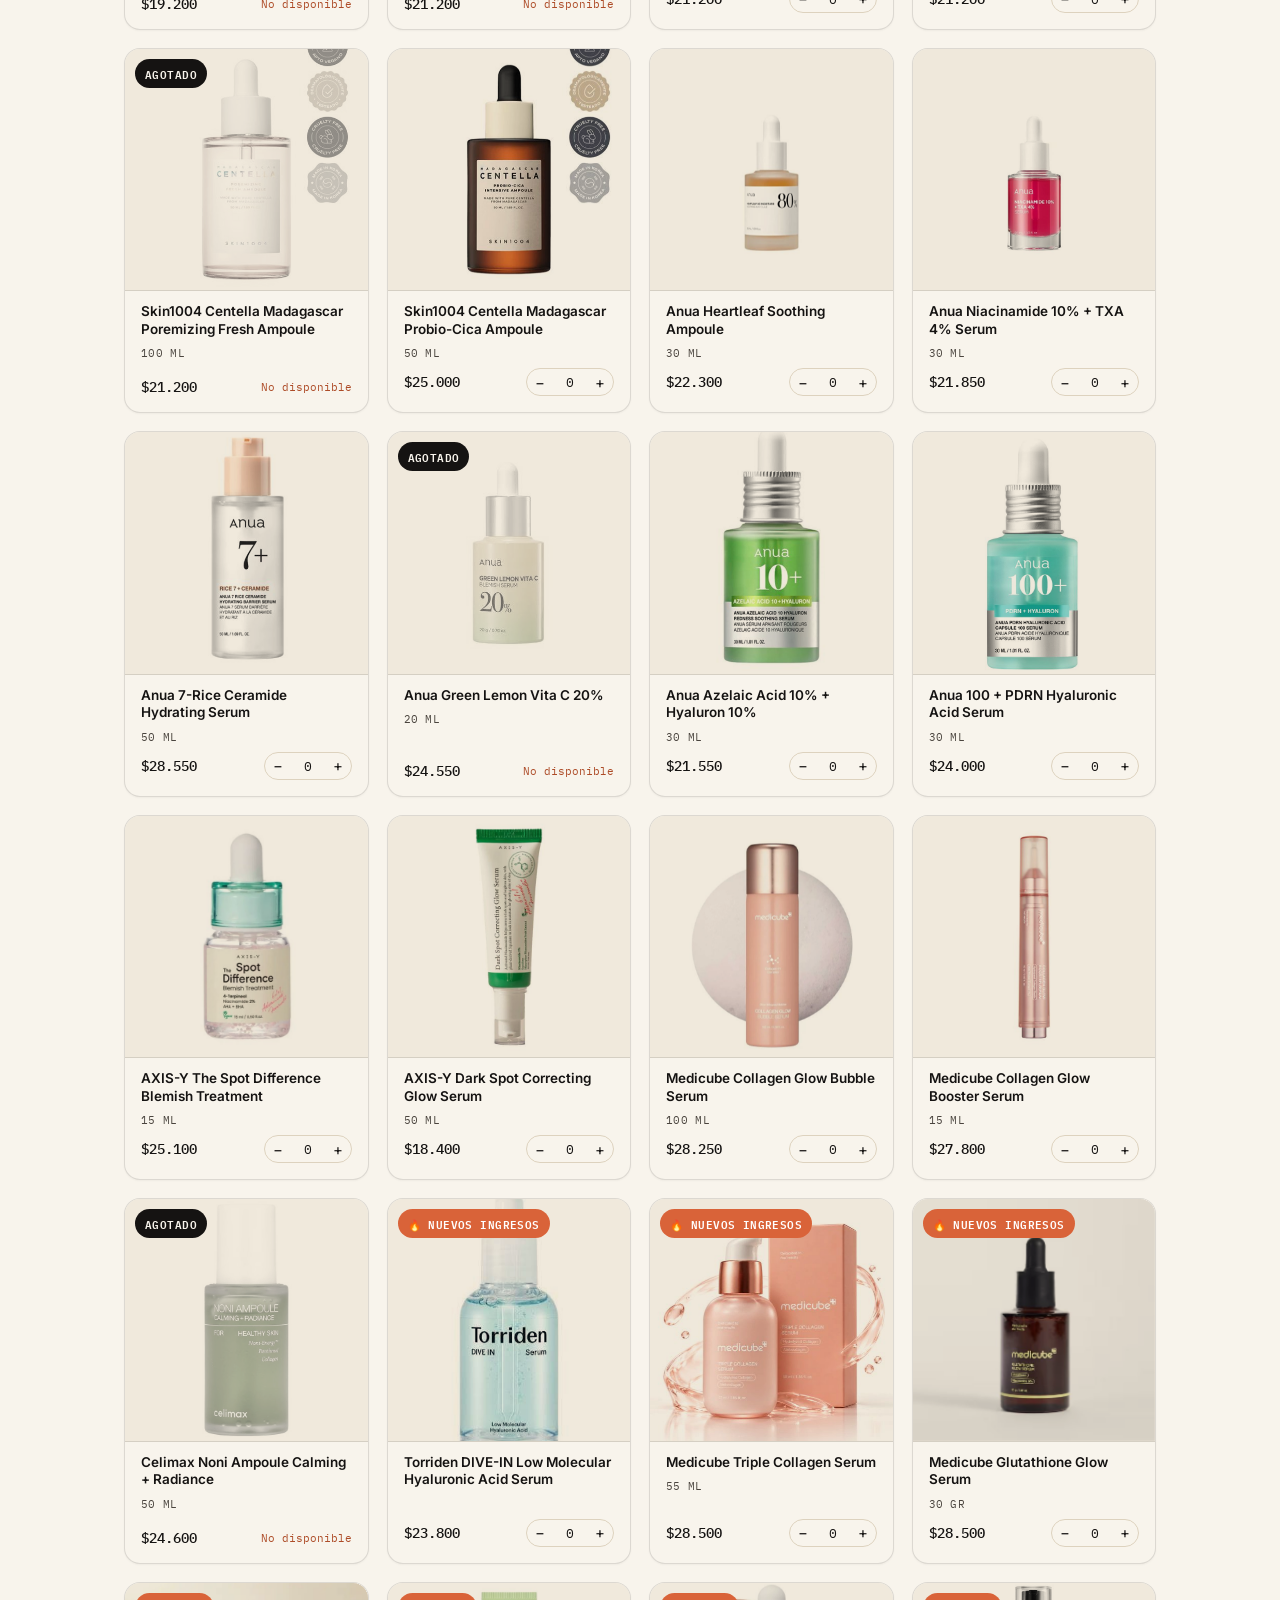
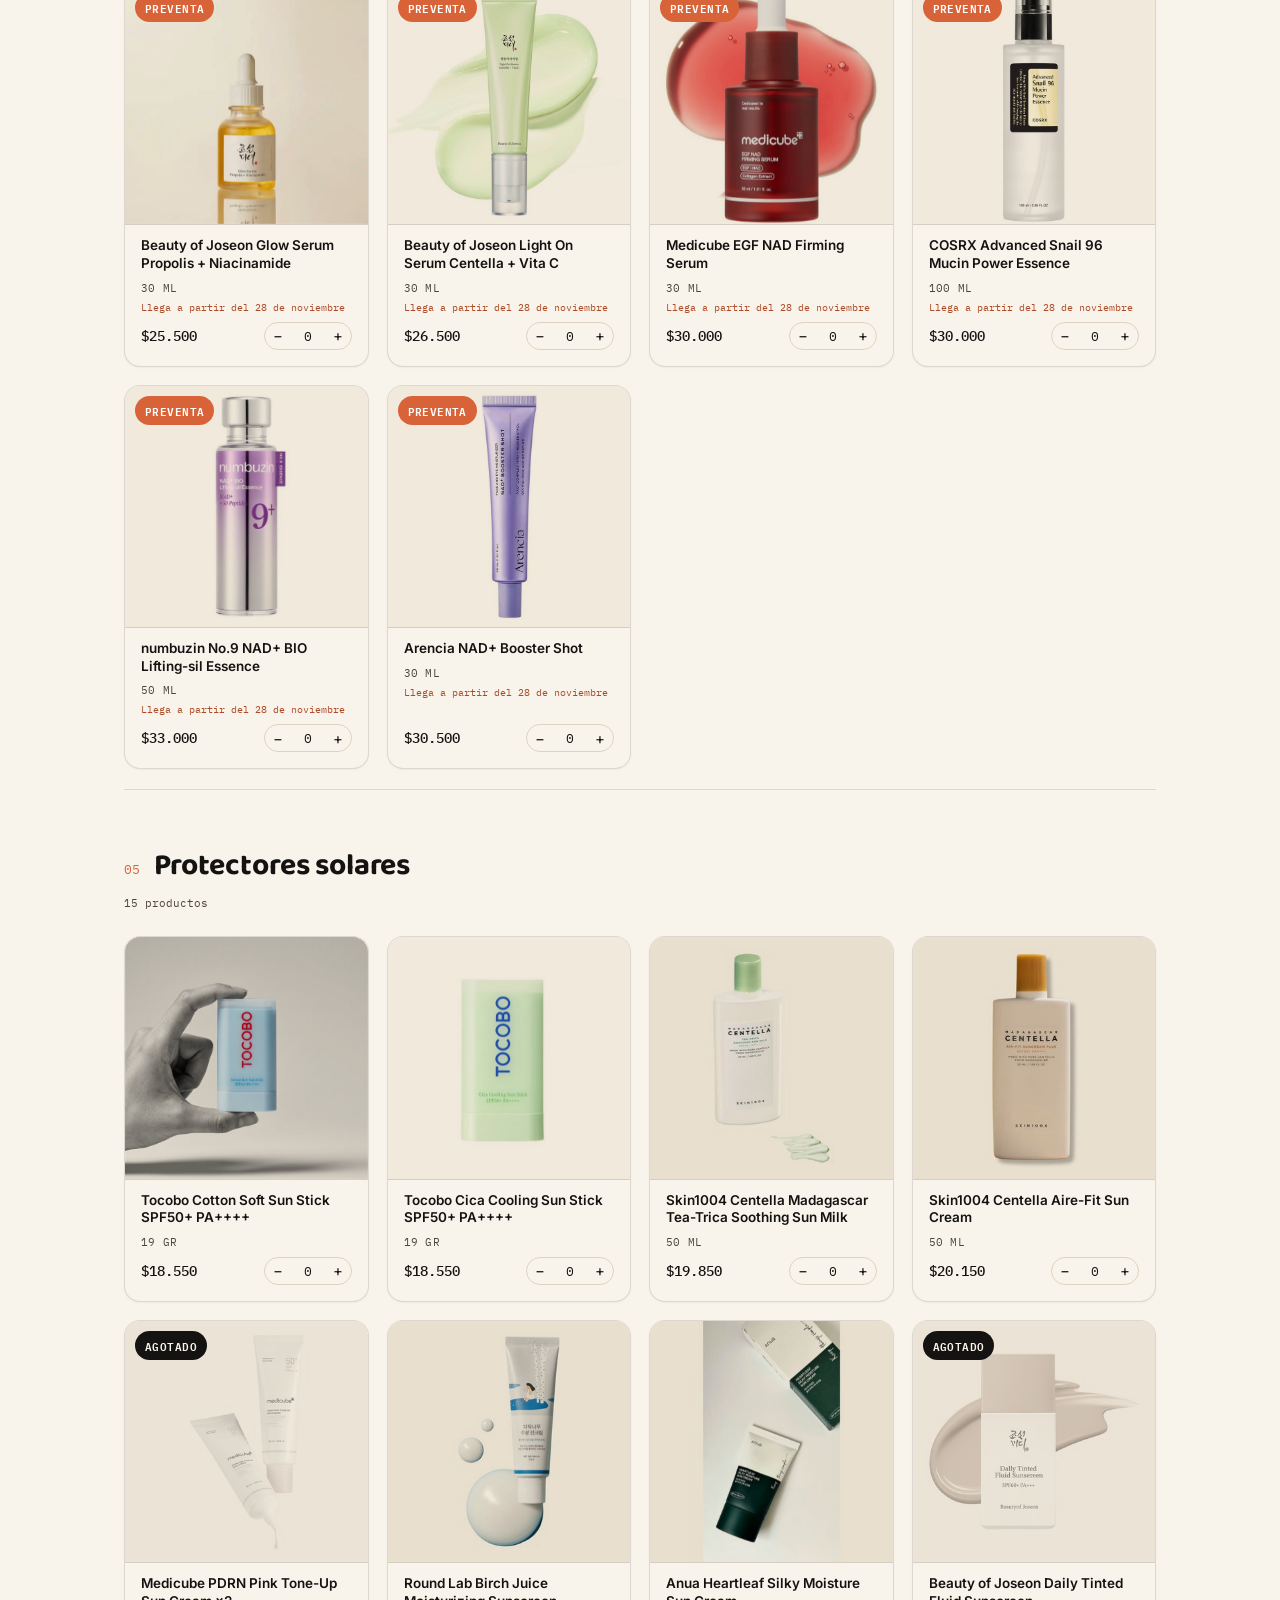
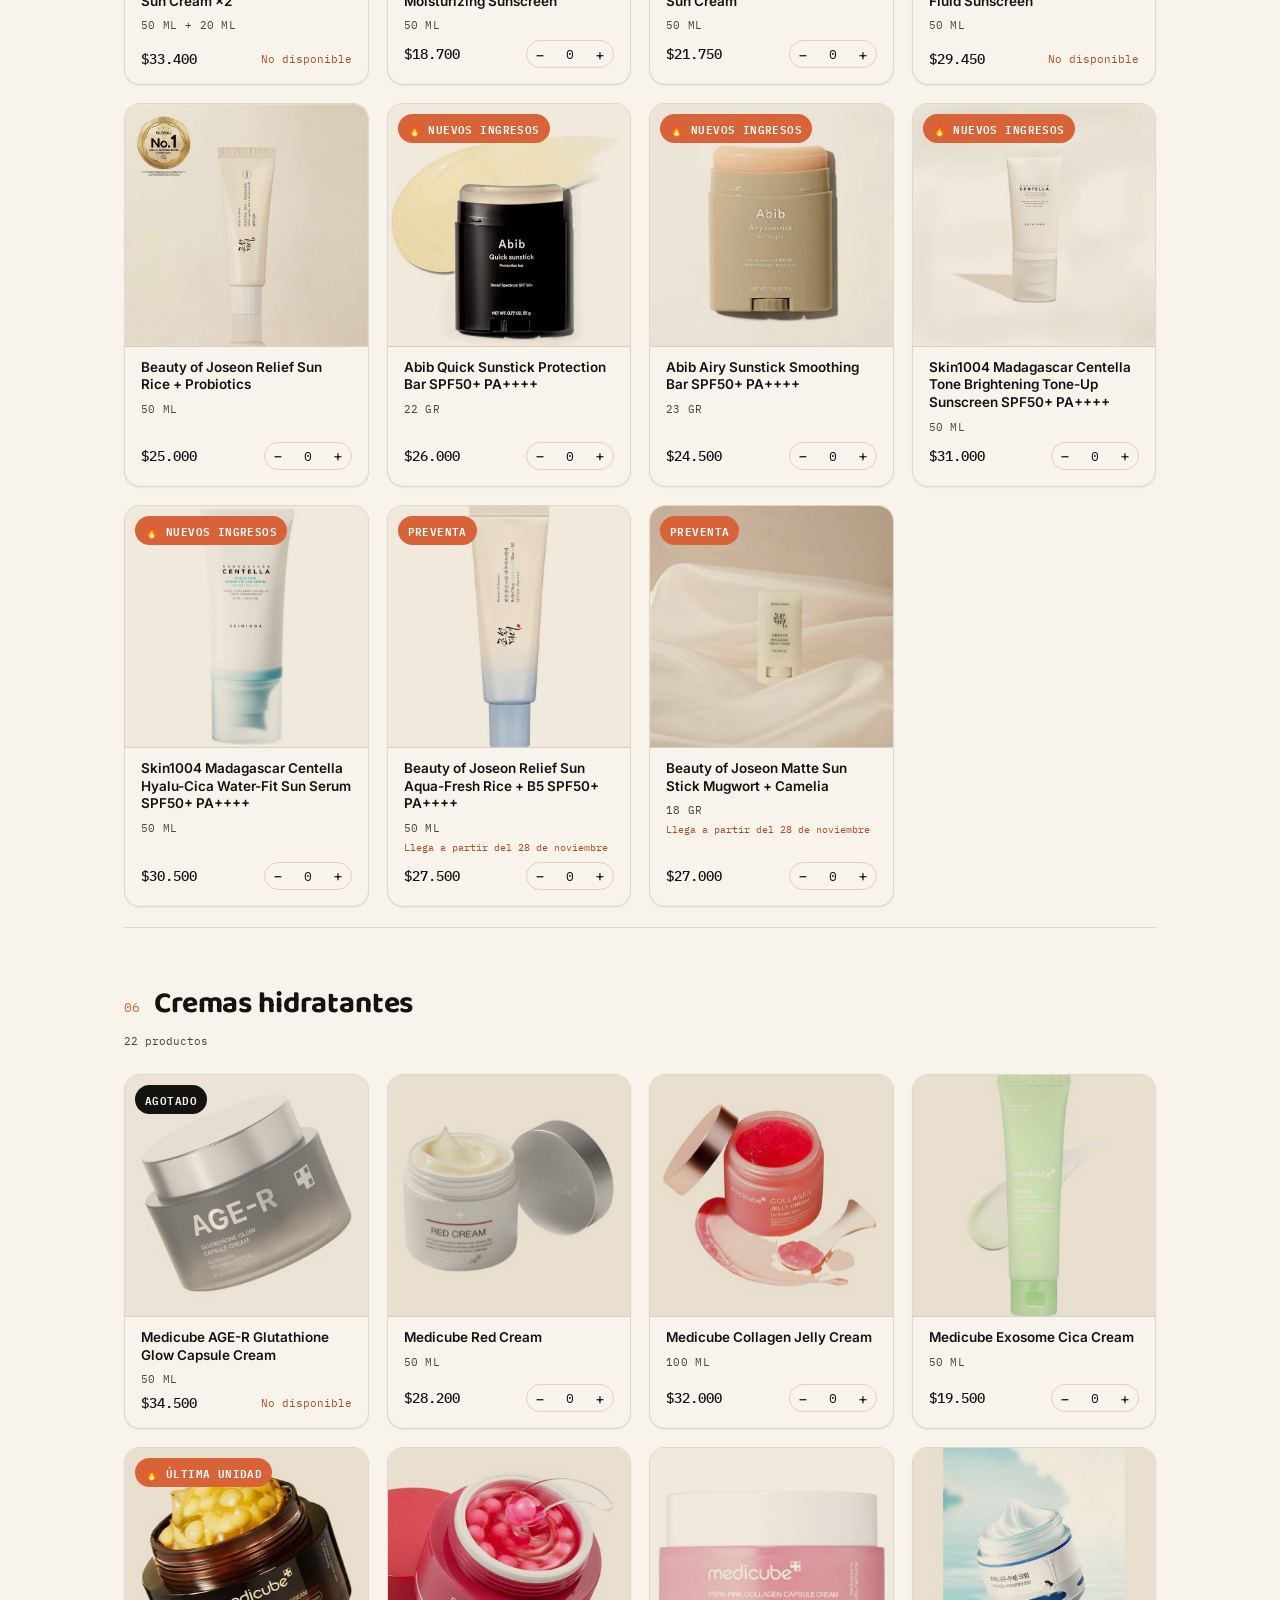
==== commit 6ed89a5e: "Codigos de descuento en el carrito mayorista, con vencimiento opcional Co-Authored-By: Claude Sonnet" ====
--- a/index.html
+++ b/index.html
@@ -158,6 +158,24 @@
         <p class="preventa-breakdown-title">🕓 Tu pedido incluye productos en preventa</p>
         <p class="preventa-breakdown-sub">Pagás hoy el total (con el 50% de los productos en preventa) y el resto cuando recibís tu pedido.</p>
       </div>
+      <div class="discount-box" id="discountBox" hidden>
+        <p class="discount-title">🏷️ ¿Tenés un código de descuento?</p>
+        <div class="discount-form" id="discountForm">
+          <input type="text" id="discountInput" placeholder="Ingresá tu código" autocomplete="off" autocapitalize="characters" spellcheck="false" maxlength="40" aria-label="Código de descuento">
+          <button type="button" class="discount-apply-btn" id="discountApplyBtn">Aplicar</button>
+        </div>
+        <p class="discount-msg" id="discountMsg" hidden></p>
+        <div class="discount-applied" id="discountApplied" hidden>
+          <div class="discount-applied-row">
+            <span id="discountAppliedLabel"></span>
+            <button type="button" class="discount-remove" id="discountRemoveBtn">Quitar</button>
+          </div>
+          <div class="discount-applied-row"><span>Subtotal sin descuento</span><b id="discountSubtotal">$0</b></div>
+          <div class="discount-applied-row discount-applied-total"><span>Descuento</span><b id="discountAmount">$0</b></div>
+          <p class="discount-expiry" id="discountExpiry" hidden></p>
+        </div>
+      </div>
+
       <div class="shipping-box" id="shippingBox" hidden>
         <p class="shipping-title">📦 Calculá tu envío</p>
         <p class="shipping-sub">Los envíos se hacen por Andreani a todo el país.</p>
--- a/css/styles.css
+++ b/css/styles.css
@@ -1000,3 +1000,109 @@
     color:var(--coral-dark);
   }
   .panel-preventa-note[hidden]{display:none;}
+
+/* Aviso de maximo por pedido */
+.limit-note{
+  position:fixed;
+  left:50%;
+  bottom:24px;
+  transform:translate(-50%, 20px);
+  max-width:calc(100% - 32px);
+  padding:10px 16px;
+  border-radius:10px;
+  background:#222;
+  color:#fff;
+  font-size:14px;
+  text-align:center;
+  opacity:0;
+  pointer-events:none;
+  transition:opacity .2s, transform .2s;
+  z-index:1000;
+}
+.limit-note.visible{ opacity:1; transform:translate(-50%, 0); }
+
+/* Codigo de descuento en el carrito */
+  .discount-box{
+    margin:6px 20px 0;
+    padding:14px 16px;
+    border-radius:14px;
+    background:rgba(247,244,239,0.06);
+    border:1px solid rgba(247,244,239,0.18);
+  }
+  .discount-box[hidden]{display:none;}
+  .discount-title{
+    font-family:'Baloo 2',sans-serif;
+    font-weight:700;
+    font-size:13.5px;
+    margin:0 0 10px;
+    color:var(--paper);
+  }
+  .discount-form{display:flex; gap:8px;}
+  .discount-form[hidden]{display:none;}
+  .discount-form input{
+    flex:1;
+    min-width:0;
+    background:rgba(247,244,239,0.08);
+    border:1px solid rgba(247,244,239,0.22);
+    border-radius:8px;
+    padding:9px 10px;
+    color:var(--paper);
+    font-family:'IBM Plex Mono',monospace;
+    font-size:13px;
+    text-transform:uppercase;
+    outline:none;
+  }
+  .discount-form input::placeholder{color:rgba(247,244,239,0.4); text-transform:none;}
+  .discount-form input:focus{border-color:var(--coral);}
+  .discount-apply-btn{
+    padding:0 16px;
+    border-radius:8px;
+    border:1px solid var(--coral);
+    background:transparent;
+    color:var(--coral);
+    font-family:'Inter',sans-serif;
+    font-weight:600;
+    font-size:13px;
+    cursor:pointer;
+    transition:background .15s ease;
+  }
+  .discount-apply-btn:hover:not(:disabled){background:rgba(217,99,57,0.15);}
+  .discount-apply-btn:disabled{opacity:.4; cursor:wait;}
+  .discount-msg{
+    margin:8px 0 0;
+    font-size:11.5px;
+    line-height:1.45;
+    color:#F0C179;
+  }
+  .discount-msg[hidden]{display:none;}
+  .discount-applied[hidden]{display:none;}
+  .discount-applied-row{
+    display:flex;
+    justify-content:space-between;
+    align-items:baseline;
+    gap:10px;
+    font-family:'IBM Plex Mono',monospace;
+    font-size:12.5px;
+    color:rgba(247,244,239,0.72);
+    padding:3px 0;
+  }
+  .discount-applied-row b{color:var(--paper); font-weight:500;}
+  .discount-applied-row:first-child span{color:var(--paper); font-weight:500;}
+  .discount-applied-total b{color:var(--coral);}
+  .discount-remove{
+    background:none;
+    border:0;
+    padding:0;
+    color:rgba(247,244,239,0.6);
+    font-family:'Inter',sans-serif;
+    font-size:11.5px;
+    text-decoration:underline;
+    cursor:pointer;
+  }
+  .discount-remove:hover{color:var(--paper);}
+  .discount-expiry{
+    margin:6px 0 0;
+    font-size:11px;
+    color:rgba(247,244,239,0.55);
+  }
+  .discount-expiry[hidden]{display:none;}
